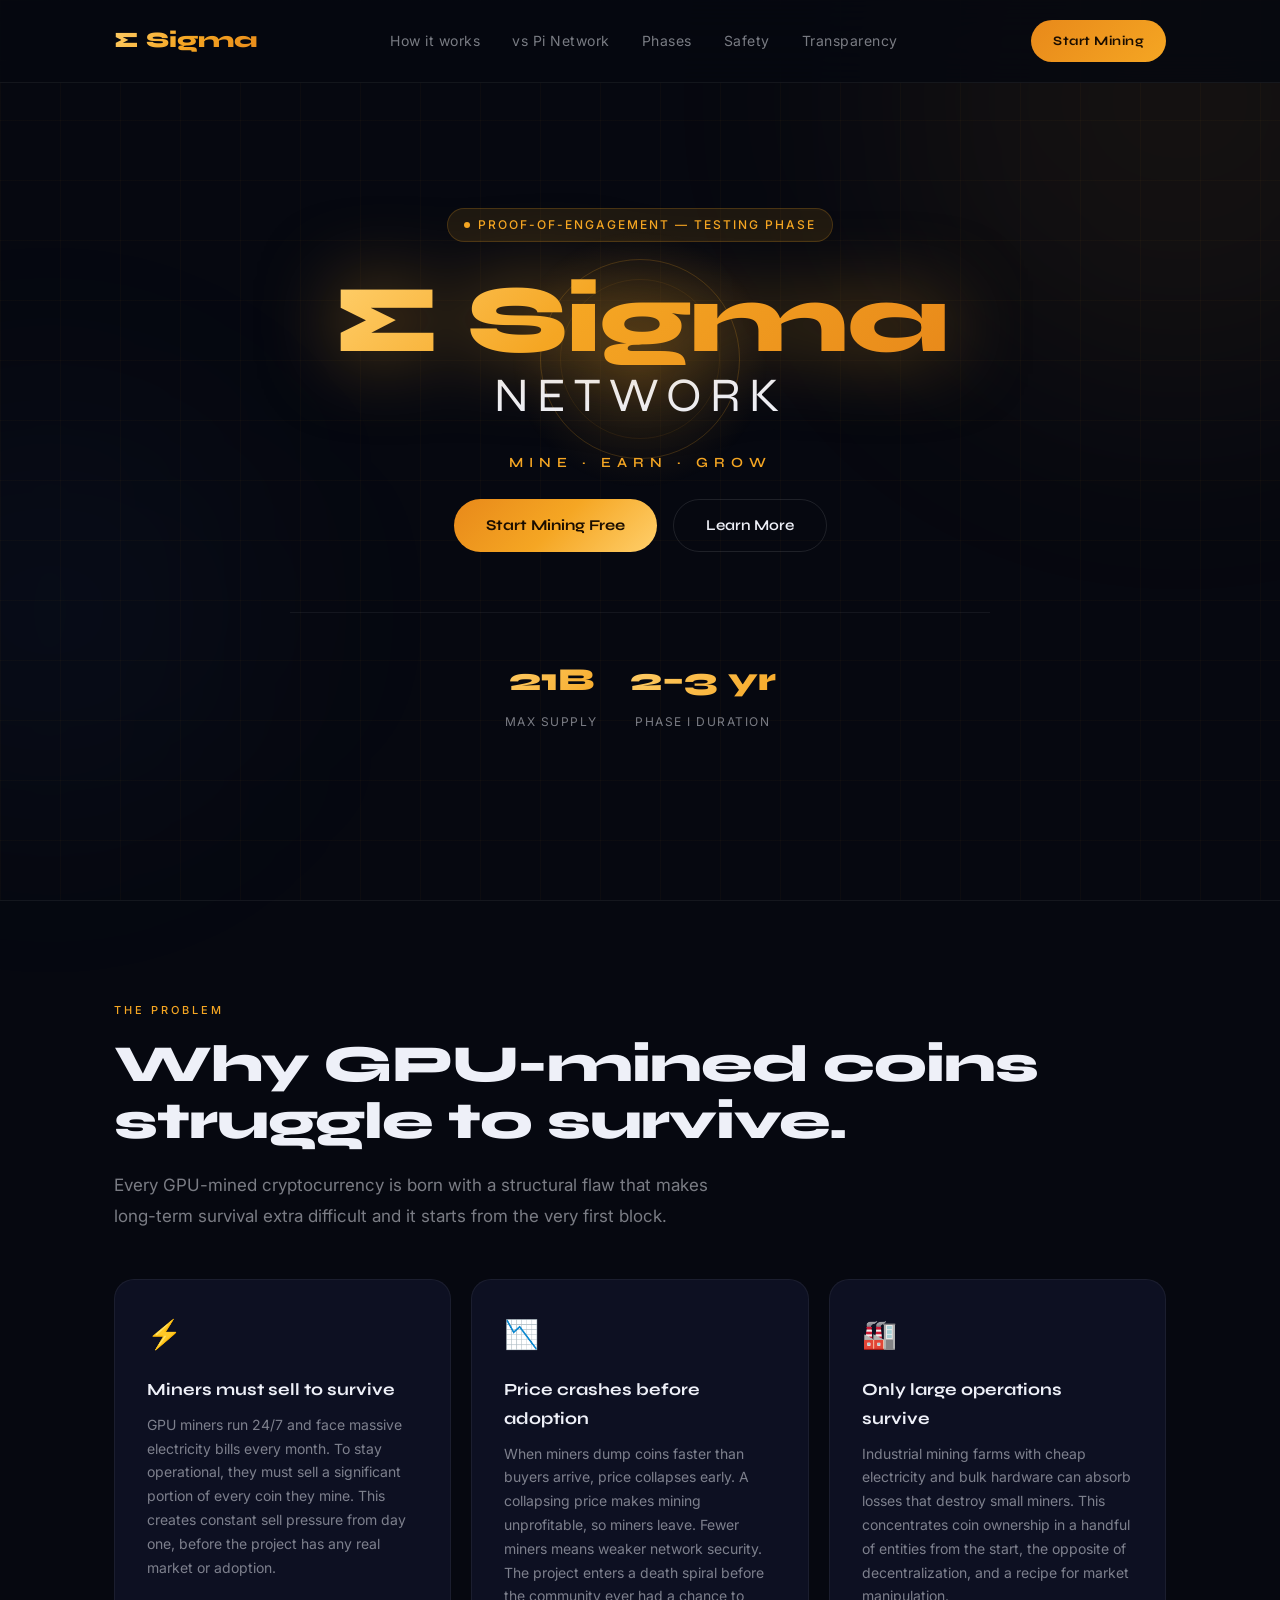
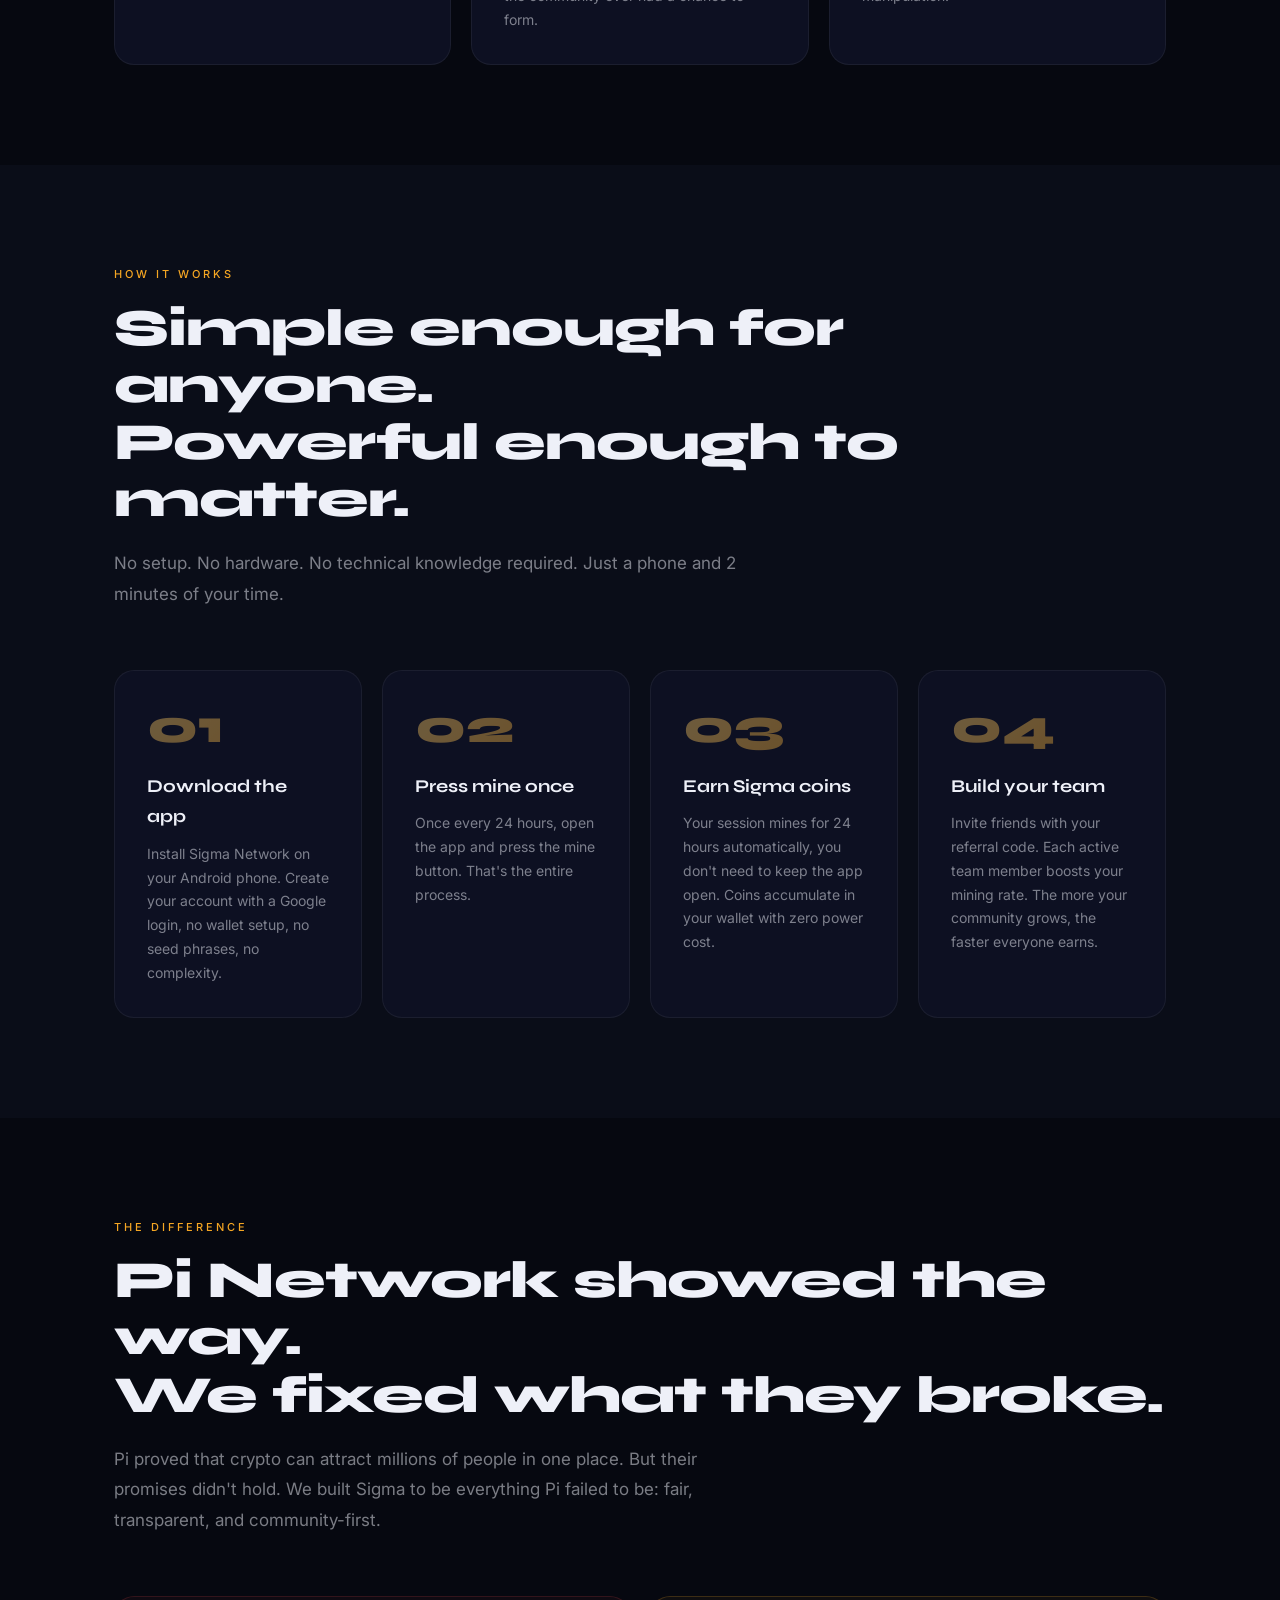
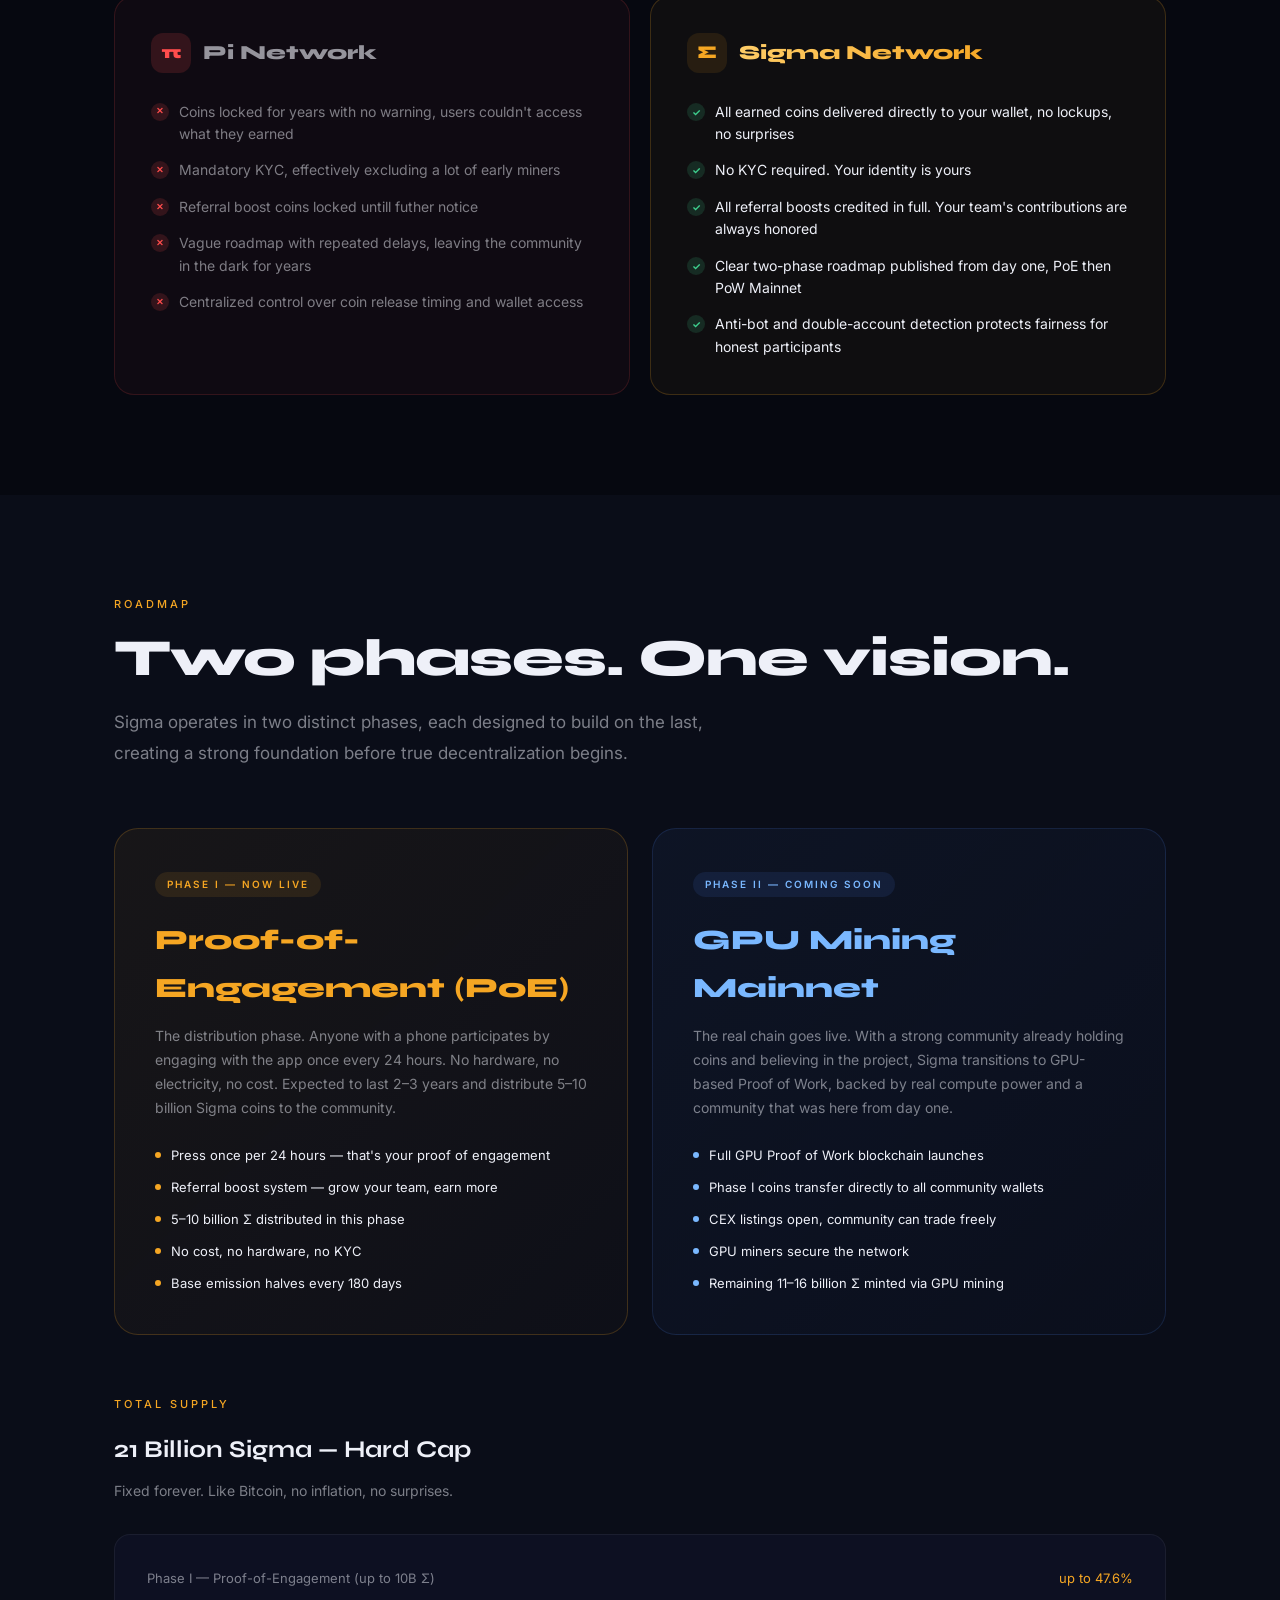
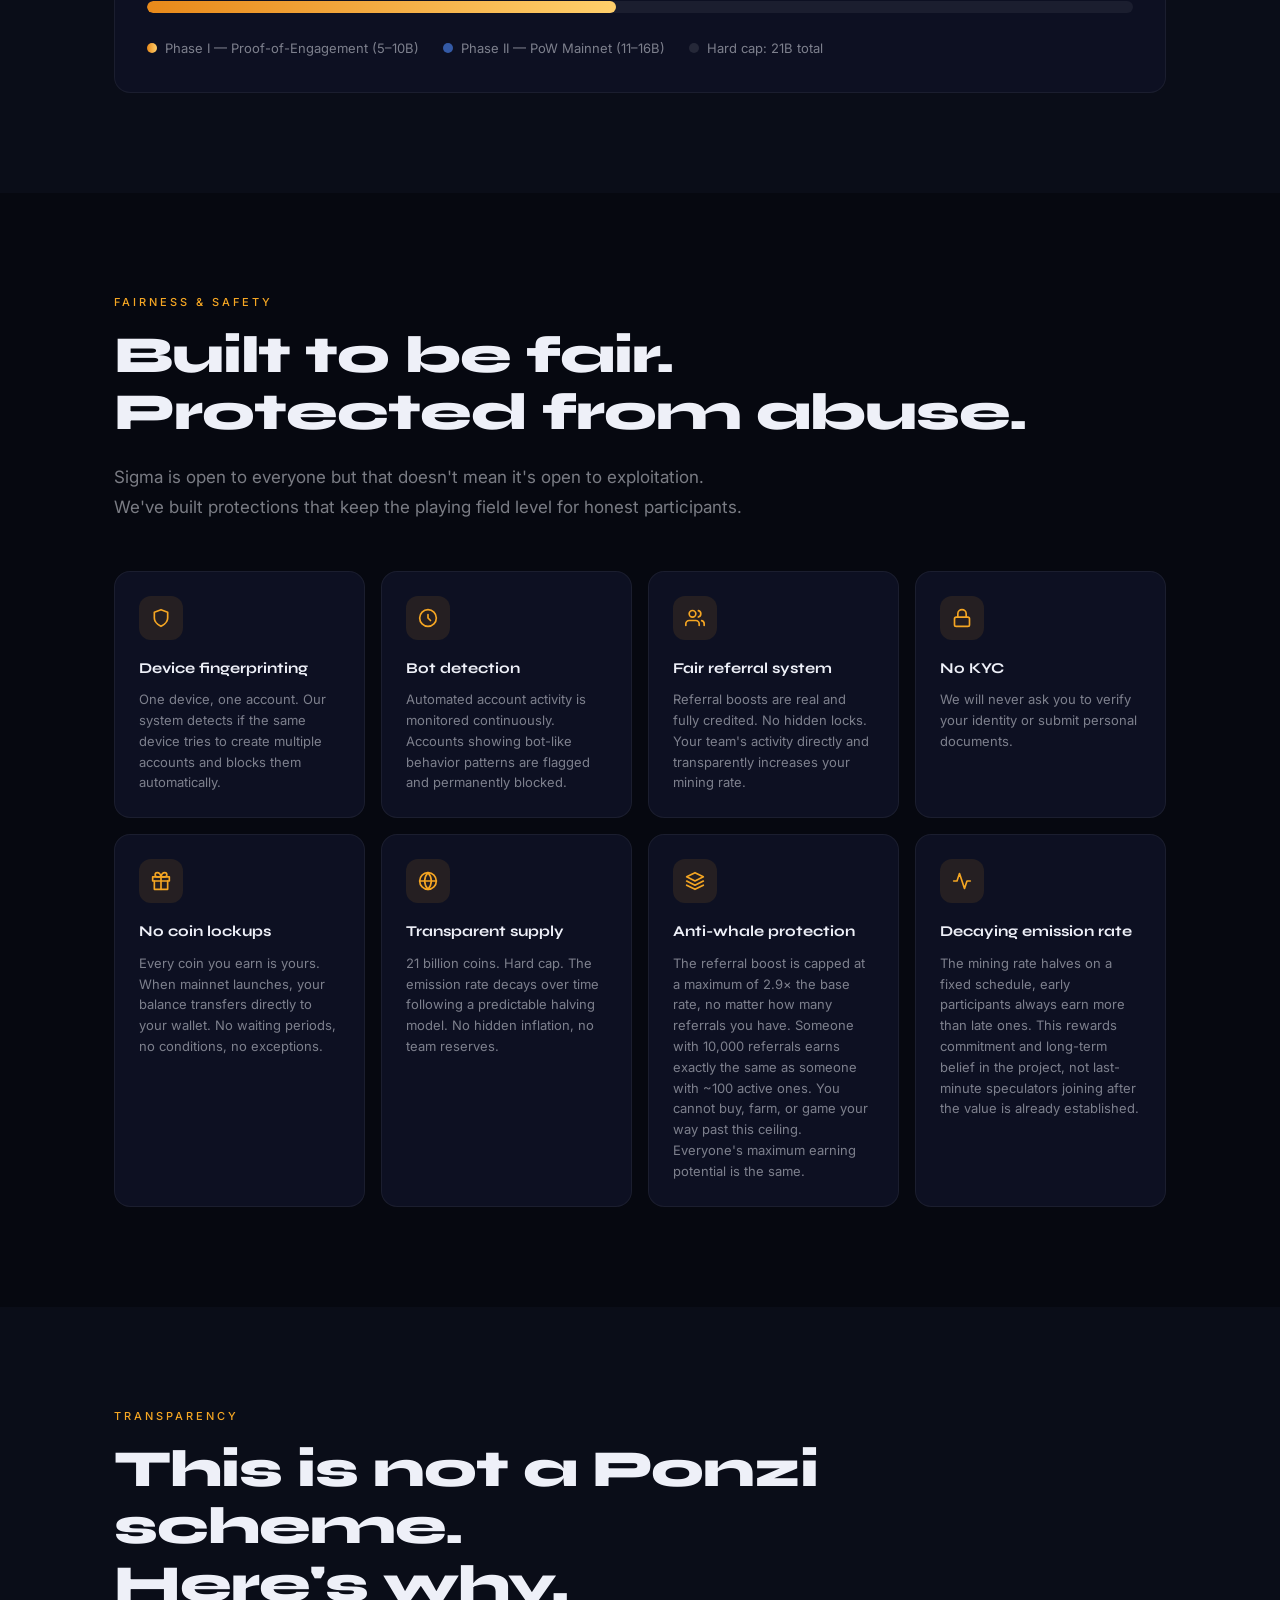
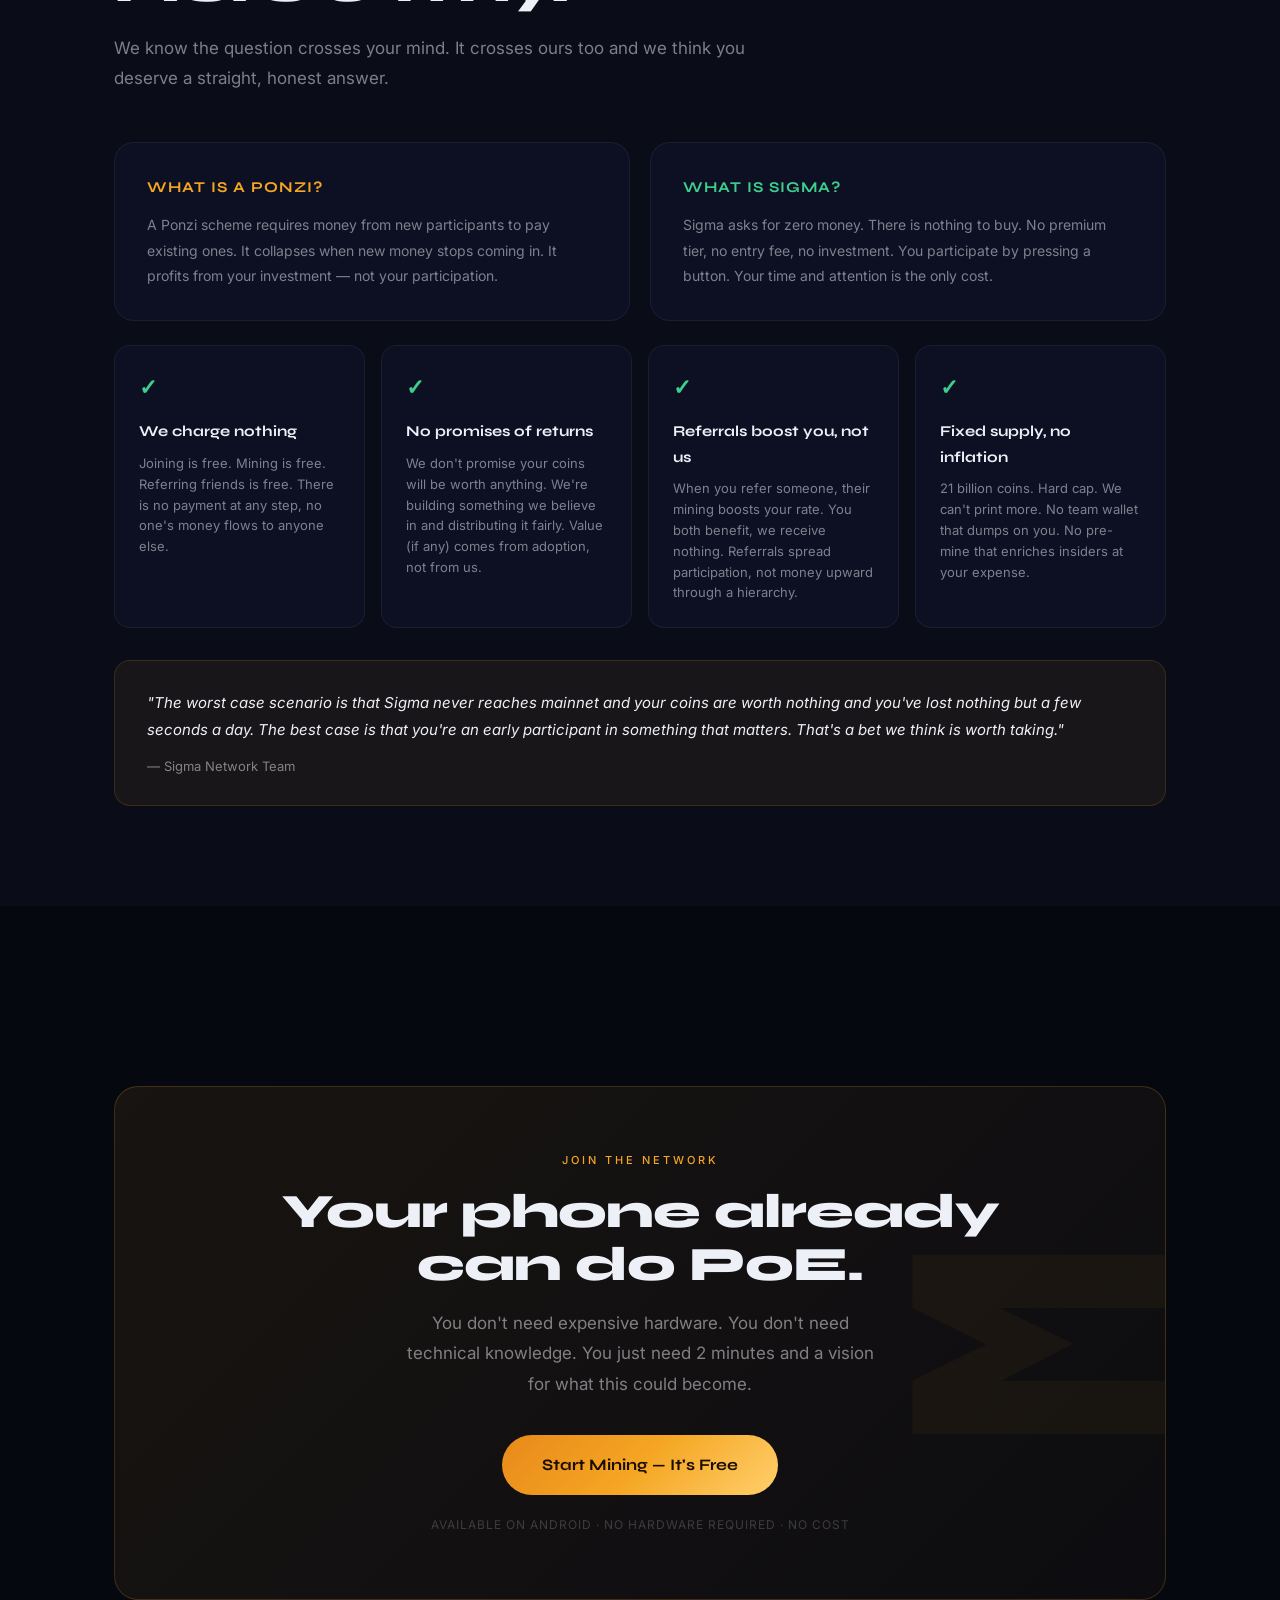
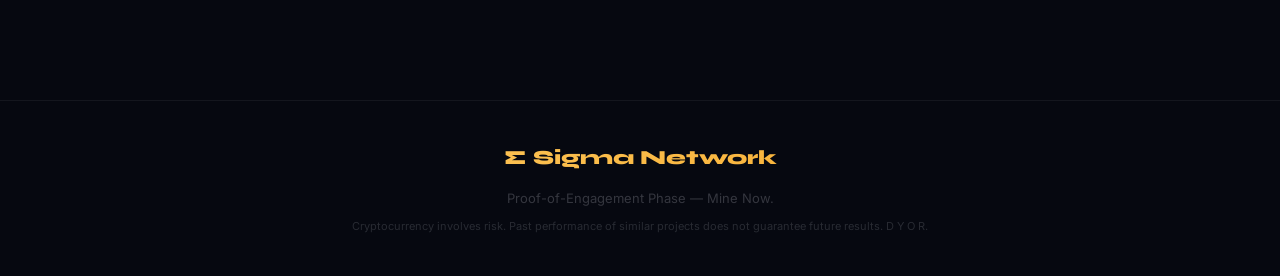
==== index.html @ 1c391cf7 "Update index.html" ====
<!DOCTYPE html>
<html lang="en">
<head>
<meta charset="UTF-8">
<meta name="viewport" content="width=device-width, initial-scale=1.0">
<title>Sigma Network — Mine. Earn. Grow.</title>
<link href="https://fonts.googleapis.com/css2?family=Syne:wght@400;500;600;700;800&family=Inter:wght@300;400;500&display=swap" rel="stylesheet">
<link rel="icon" type="image/png" href="/favicon.png">
<link rel="stylesheet" href="style.css">
</head>
<body>

<div class="glow-blob blob1"></div>
<div class="glow-blob blob2"></div>

<!-- Nav -->
<nav>
  <div class="nav-inner">
    <a href="#" class="nav-logo">Σ Sigma</a>
    <ul class="nav-links">
      <li><a href="#how">How it works</a></li>
      <li><a href="#vs">vs Pi Network</a></li>
      <li><a href="#eras">Phases</a></li>
      <li><a href="#safety">Safety</a></li>
      <li><a href="#transparency">Transparency</a></li>
    </ul>
    <a href="" class="nav-cta desktop-only">Start Mining</a>
    <button class="hamburger" id="hamburger" onclick="toggleMenu()" aria-label="Menu">
      <span></span><span></span><span></span>
    </button>
  </div>
  <div class="mobile-menu" id="mobileMenu">
    <a href="#how" onclick="closeMenu()">How it works</a>
    <a href="#vs" onclick="closeMenu()">vs Pi Network</a>
    <a href="#eras" onclick="closeMenu()">Phases</a>
    <a href="#safety" onclick="closeMenu()">Safety</a>
    <a href="#transparency" onclick="closeMenu()">Transparency</a>
    <a href="" style="color:var(--gold);font-weight:600;margin-top:8px;">Start Mining →</a>
  </div>
</nav>

<!-- Hero -->
<section class="hero">
  <div>
    <div class="hero-badge">Proof-of-Engagement — Testing Phase</div>

    <!-- Glow rings like the app intro -->
    <div style="position:relative;display:inline-block;margin-bottom:8px;">
      <div style="position:absolute;top:50%;left:50%;transform:translate(-50%,-50%);width:260px;height:260px;border-radius:50%;background:radial-gradient(circle,rgba(245,166,35,0.18) 0%,transparent 70%);animation:glowPulse 3s ease-in-out infinite;pointer-events:none;"></div>
      <div style="position:absolute;top:50%;left:50%;transform:translate(-50%,-50%);width:200px;height:200px;border-radius:50%;border:1px solid rgba(245,166,35,0.2);animation:ringPulse 3s ease-in-out infinite;pointer-events:none;"></div>
      <div style="position:absolute;top:50%;left:50%;transform:translate(-50%,-50%);width:160px;height:160px;border-radius:50%;border:1px solid rgba(245,166,35,0.08);animation:ringPulse 3s ease-in-out infinite 0.5s;pointer-events:none;"></div>
      <h1 class="hero-title" style="position:relative;z-index:1;">
        <span class="sigma" style="filter:drop-shadow(0 0 40px rgba(245,166,35,0.5));">Σ Sigma</span>
        <span class="network">Network</span>
      </h1>
    </div>

    <p class="hero-tagline">Mine &middot; Earn &middot; Grow</p>

    <div class="hero-actions">
      <a href="" class="btn-primary">Start Mining Free</a>
      <a href="#how" class="btn-secondary">Learn More</a>
    </div>
    <div class="hero-stats">
      <div class="hero-stat">
        <div class="hero-stat-val">21B</div>
        <div class="hero-stat-label">Max Supply</div>
      </div>

      <div class="hero-stat">
        <div class="hero-stat-val">2–3 yr</div>
        <div class="hero-stat-label">Phase I Duration</div>
      </div>
    </div>
  </div>
</section>

<div class="divider"></div>

<!-- The Problem -->
<section class="section" id="problem">
  <div class="container reveal">
    <div class="section-label">The problem</div>
    <h2 class="section-title">Why GPU-mined coins struggle to survive.</h2>
    <p class="section-sub">
      Every GPU-mined cryptocurrency is born with a structural flaw that makes long-term survival extra difficult and it starts from the very first block.
    </p>
    <div class="steps-grid" style="margin-top:48px;">
      <div class="card">
        <div style="font-size:28px;margin-bottom:16px;color:var(--red);font-weight:700;font-family:'Syne',sans-serif;">⚡</div>
        <div style="font-family:'Syne',sans-serif;font-size:17px;font-weight:700;margin-bottom:8px;">Miners must sell to survive</div>
        <p style="font-size:14px;color:var(--muted);">GPU miners run 24/7 and face massive electricity bills every month. To stay operational, they must sell a significant portion of every coin they mine. This creates constant sell pressure from day one, before the project has any real market or adoption.</p>
      </div>
      <div class="card">
        <div style="font-size:28px;margin-bottom:16px;color:var(--red);font-weight:700;font-family:'Syne',sans-serif;">📉</div>
        <div style="font-family:'Syne',sans-serif;font-size:17px;font-weight:700;margin-bottom:8px;">Price crashes before adoption</div>
        <p style="font-size:14px;color:var(--muted);">When miners dump coins faster than buyers arrive, price collapses early. A collapsing price makes mining unprofitable, so miners leave. Fewer miners means weaker network security. The project enters a death spiral before the community ever had a chance to form.</p>
      </div>
      <div class="card">
        <div style="font-size:28px;margin-bottom:16px;color:var(--red);font-weight:700;font-family:'Syne',sans-serif;">🏭</div>
        <div style="font-family:'Syne',sans-serif;font-size:17px;font-weight:700;margin-bottom:8px;">Only large operations survive</div>
        <p style="font-size:14px;color:var(--muted);">Industrial mining farms with cheap electricity and bulk hardware can absorb losses that destroy small miners. This concentrates coin ownership in a handful of entities from the start, the opposite of decentralization, and a recipe for market manipulation.</p>
      </div>
    </div>
  </div>
</section>

<!-- How it works -->
<section class="section" id="how" style="background:var(--bg2);">
  <div class="container reveal">
    <div class="section-label">How it works</div>
    <h2 class="section-title">Simple enough for anyone.<br>Powerful enough to matter.</h2>
    <p class="section-sub">No setup. No hardware. No technical knowledge required. Just a phone and 2 minutes of your time.</p>
    <div class="steps-grid">
      <div class="step">
        <div class="step-num">01</div>
        <div class="step-title">Download the app</div>
        <p class="step-desc">Install Sigma Network on your Android phone. Create your account with a Google login, no wallet setup, no seed phrases, no complexity.</p>
      </div>
      <div class="step">
        <div class="step-num">02</div>
        <div class="step-title">Press mine once</div>
        <p class="step-desc">Once every 24 hours, open the app and press the mine button. That's the entire process.</p>
      </div>
      <div class="step">
        <div class="step-num">03</div>
        <div class="step-title">Earn Sigma coins</div>
        <p class="step-desc">Your session mines for 24 hours automatically, you don't need to keep the app open. Coins accumulate in your wallet with zero power cost.</p>
      </div>
      <div class="step">
        <div class="step-num">04</div>
        <div class="step-title">Build your team</div>
        <p class="step-desc">Invite friends with your referral code. Each active team member boosts your mining rate. The more your community grows, the faster everyone earns.</p>
      </div>
    </div>
  </div>
</section>

<!-- VS Pi -->
<section class="section" id="vs">
  <div class="container reveal">
    <div class="section-label">The difference</div>
    <h2 class="section-title">Pi Network showed the way.<br>We fixed what they broke.</h2>
    <p class="section-sub">Pi proved that crypto can attract millions of people in one place. But their promises didn't hold. We built Sigma to be everything Pi failed to be: fair, transparent, and community-first.</p>
    <div class="vs-grid">
      <div class="vs-card bad">
        <div class="vs-header">
          <div class="vs-icon bad">π</div>
          <div class="vs-name bad">Pi Network</div>
        </div>
        <ul class="vs-list">
          <li>Coins locked for years with no warning, users couldn't access what they earned</li>
          <li>Mandatory KYC, effectively excluding a lot of early miners</li>
          <li>Referral boost coins locked untill futher notice</li>
          <li>Vague roadmap with repeated delays, leaving the community in the dark for years</li>
          <li>Centralized control over coin release timing and wallet access</li>
        </ul>
      </div>
      <div class="vs-card good">
        <div class="vs-header">
          <div class="vs-icon good">Σ</div>
          <div class="vs-name good">Sigma Network</div>
        </div>
        <ul class="vs-list">
          <li>All earned coins delivered directly to your wallet, no lockups, no surprises</li>
          <li>No KYC required. Your identity is yours</li>
          <li>All referral boosts credited in full. Your team's contributions are always honored</li>
          <li>Clear two-phase roadmap published from day one, PoE then PoW Mainnet</li>
          <li>Anti-bot and double-account detection protects fairness for honest participants</li>
        </ul>
      </div>
    </div>
  </div>
</section>

<!-- Eras / Roadmap -->
<section class="section" id="eras" style="background:var(--bg2);">
  <div class="container reveal">
    <div class="section-label">Roadmap</div>
    <h2 class="section-title">Two phases. One vision.</h2>
    <p class="section-sub">Sigma operates in two distinct phases, each designed to build on the last, creating a strong foundation before true decentralization begins.</p>
    <div class="eras">
      <div class="era-card phase1">
        <div class="phase-tag">Phase I — Now Live</div>
        <div class="era-title">Proof-of-Engagement (PoE)</div>
        <p class="era-sub">The distribution phase. Anyone with a phone participates by engaging with the app once every 24 hours. No hardware, no electricity, no cost. Expected to last 2–3 years and distribute 5–10 billion Sigma coins to the community.</p>
        <div class="era-details">
          <div class="era-detail"><div class="era-dot"></div>Press once per 24 hours — that's your proof of engagement</div>
          <div class="era-detail"><div class="era-dot"></div>Referral boost system — grow your team, earn more</div>
          <div class="era-detail"><div class="era-dot"></div>5–10 billion Σ distributed in this phase</div>
          <div class="era-detail"><div class="era-dot"></div>No cost, no hardware, no KYC</div>
          <div class="era-detail"><div class="era-dot"></div>Base emission halves every 180 days</div>
        </div>
      </div>
      <div class="era-card phase2">
        <div class="phase-tag">Phase II — Coming Soon</div>
        <div class="era-title">GPU Mining Mainnet</div>
        <p class="era-sub">The real chain goes live. With a strong community already holding coins and believing in the project, Sigma transitions to GPU-based Proof of Work, backed by real compute power and a community that was here from day one.</p>
        <div class="era-details">
          <div class="era-detail"><div class="era-dot"></div>Full GPU Proof of Work blockchain launches</div>
          <div class="era-detail"><div class="era-dot"></div>Phase I coins transfer directly to all community wallets</div>
          <div class="era-detail"><div class="era-dot"></div>CEX listings open, community can trade freely</div>
          <div class="era-detail"><div class="era-dot"></div>GPU miners secure the network</div>
          <div class="era-detail"><div class="era-dot"></div>Remaining 11–16 billion Σ minted via GPU mining</div>
        </div>
      </div>
    </div>

    <!-- Supply visualization -->
    <div class="supply-section reveal">
      <div class="section-label" style="margin-top:60px;">Total supply</div>
      <h3 style="font-family:'Syne',sans-serif;font-size:24px;font-weight:700;margin-bottom:8px;">21 Billion Sigma — Hard Cap</h3>
      <p style="font-size:14px;color:var(--muted);margin-bottom:0;">Fixed forever. Like Bitcoin, no inflation, no surprises.</p>
      <div class="supply-bar-wrap">
        <div class="supply-label">
          <span>Phase I — Proof-of-Engagement (up to 10B Σ)</span>
          <span style="color:var(--gold);">up to 47.6%</span>
        </div>
        <div class="supply-bar"><div class="supply-fill1"></div></div>
        <div class="supply-legend">
          <div class="legend-item"><div class="legend-dot" style="background:linear-gradient(90deg,var(--gold3),var(--gold2));"></div>Phase I — Proof-of-Engagement (5–10B)</div>
          <div class="legend-item"><div class="legend-dot" style="background:rgba(79,140,255,0.6);"></div>Phase II — PoW Mainnet (11–16B)</div>
          <div class="legend-item"><div class="legend-dot" style="background:var(--border2);"></div>Hard cap: 21B total</div>
        </div>
      </div>
    </div>
  </div>
</section>

<!-- Safety -->
<section class="section" id="safety">
  <div class="container reveal">
    <div class="section-label">Fairness & Safety</div>
    <h2 class="section-title">Built to be fair.<br>Protected from abuse.</h2>
    <p class="section-sub">Sigma is open to everyone but that doesn't mean it's open to exploitation. We've built protections that keep the playing field level for honest participants.</p>
    <div class="safety-grid">
      <div class="safety-card">
        <div class="safety-icon">
          <svg viewBox="0 0 24 24" fill="none" stroke="#f5a623" stroke-width="2" stroke-linecap="round" stroke-linejoin="round">
            <path d="M12 22s8-4 8-10V5l-8-3-8 3v7c0 6 8 10 8 10z"/>
          </svg>
        </div>
        <div class="safety-title">Device fingerprinting</div>
        <p class="safety-desc">One device, one account. Our system detects if the same device tries to create multiple accounts and blocks them automatically.</p>
      </div>
      <div class="safety-card">
        <div class="safety-icon">
          <svg viewBox="0 0 24 24" fill="none" stroke="#f5a623" stroke-width="2" stroke-linecap="round" stroke-linejoin="round">
            <circle cx="12" cy="12" r="10"/><path d="M12 8v4l3 3"/>
          </svg>
        </div>
        <div class="safety-title">Bot detection</div>
        <p class="safety-desc">Automated account activity is monitored continuously. Accounts showing bot-like behavior patterns are flagged and permanently blocked.</p>
      </div>
      <div class="safety-card">
        <div class="safety-icon">
          <svg viewBox="0 0 24 24" fill="none" stroke="#f5a623" stroke-width="2" stroke-linecap="round" stroke-linejoin="round">
            <path d="M17 21v-2a4 4 0 0 0-4-4H5a4 4 0 0 0-4 4v2"/><circle cx="9" cy="7" r="4"/><path d="M23 21v-2a4 4 0 0 0-3-3.87"/><path d="M16 3.13a4 4 0 0 1 0 7.75"/>
          </svg>
        </div>
        <div class="safety-title">Fair referral system</div>
        <p class="safety-desc">Referral boosts are real and fully credited. No hidden locks. Your team's activity directly and transparently increases your mining rate.</p>
      </div>
      <div class="safety-card">
        <div class="safety-icon">
          <svg viewBox="0 0 24 24" fill="none" stroke="#f5a623" stroke-width="2" stroke-linecap="round" stroke-linejoin="round">
            <rect x="3" y="11" width="18" height="11" rx="2" ry="2"/><path d="M7 11V7a5 5 0 0 1 10 0v4"/>
          </svg>
        </div>
        <div class="safety-title">No KYC</div>
        <p class="safety-desc">We will never ask you to verify your identity or submit personal documents.</p>
      </div>
      <div class="safety-card">
        <div class="safety-icon">
          <svg viewBox="0 0 24 24" fill="none" stroke="#f5a623" stroke-width="2" stroke-linecap="round" stroke-linejoin="round">
            <polyline points="20 12 20 22 4 22 4 12"/><rect x="2" y="7" width="20" height="5"/><line x1="12" y1="22" x2="12" y2="7"/><path d="M12 7H7.5a2.5 2.5 0 0 1 0-5C11 2 12 7 12 7z"/><path d="M12 7h4.5a2.5 2.5 0 0 0 0-5C13 2 12 7 12 7z"/>
          </svg>
        </div>
        <div class="safety-title">No coin lockups</div>
        <p class="safety-desc">Every coin you earn is yours. When mainnet launches, your balance transfers directly to your wallet. No waiting periods, no conditions, no exceptions.</p>
      </div>
      <div class="safety-card">
        <div class="safety-icon">
          <svg viewBox="0 0 24 24" fill="none" stroke="#f5a623" stroke-width="2" stroke-linecap="round" stroke-linejoin="round">
            <circle cx="12" cy="12" r="10"/><line x1="2" y1="12" x2="22" y2="12"/><path d="M12 2a15.3 15.3 0 0 1 4 10 15.3 15.3 0 0 1-4 10 15.3 15.3 0 0 1-4-10 15.3 15.3 0 0 1 4-10z"/>
          </svg>
        </div>
        <div class="safety-title">Transparent supply</div>
        <p class="safety-desc">21 billion coins. Hard cap. The emission rate decays over time following a predictable halving model. No hidden inflation, no team reserves.</p>
      </div>
      <div class="safety-card">
        <div class="safety-icon">
          <svg viewBox="0 0 24 24" fill="none" stroke="#f5a623" stroke-width="2" stroke-linecap="round" stroke-linejoin="round">
            <path d="M12 2L2 7l10 5 10-5-10-5z"/><path d="M2 17l10 5 10-5"/><path d="M2 12l10 5 10-5"/>
          </svg>
        </div>
        <div class="safety-title">Anti-whale protection</div>
        <p class="safety-desc">The referral boost is capped at a maximum of 2.9× the base rate, no matter how many referrals you have. Someone with 10,000 referrals earns exactly the same as someone with ~100 active ones. You cannot buy, farm, or game your way past this ceiling. Everyone's maximum earning potential is the same.</p>
      </div>
      <div class="safety-card">
        <div class="safety-icon">
          <svg viewBox="0 0 24 24" fill="none" stroke="#f5a623" stroke-width="2" stroke-linecap="round" stroke-linejoin="round">
            <polyline points="22 12 18 12 15 21 9 3 6 12 2 12"/>
          </svg>
        </div>
        <div class="safety-title">Decaying emission rate</div>
        <p class="safety-desc">The mining rate halves on a fixed schedule, early participants always earn more than late ones. This rewards commitment and long-term belief in the project, not last-minute speculators joining after the value is already established.</p>
      </div>
    </div>
  </div>
</section>

<!-- Not a Ponzi -->
<section class="section" style="background:var(--bg2);" id="transparency">
  <div class="container reveal">
    <div class="section-label">Transparency</div>
    <h2 class="section-title">This is not a Ponzi scheme.<br>Here's why.</h2>
    <p class="section-sub">We know the question crosses your mind. It crosses ours too and we think you deserve a straight, honest answer.</p>
    <div class="steps-grid" style="margin-top:48px;">
      <div class="card">
        <div style="font-family:'Syne',sans-serif;font-size:15px;font-weight:700;color:var(--gold);margin-bottom:12px;letter-spacing:1px;">WHAT IS A PONZI?</div>
        <p style="font-size:14px;color:var(--muted);line-height:1.8;">A Ponzi scheme requires money from new participants to pay existing ones. It collapses when new money stops coming in. It profits from your investment — not your participation.</p>
      </div>
      <div class="card">
        <div style="font-family:'Syne',sans-serif;font-size:15px;font-weight:700;color:var(--green);margin-bottom:12px;letter-spacing:1px;">WHAT IS SIGMA?</div>
        <p style="font-size:14px;color:var(--muted);line-height:1.8;">Sigma asks for zero money. There is nothing to buy. No premium tier, no entry fee, no investment. You participate by pressing a button. Your time and attention is the only cost.</p>
      </div>
    </div>
    <div style="display:grid;grid-template-columns:repeat(auto-fit,minmax(220px,1fr));gap:16px;margin-top:24px;">
      <div class="safety-card">
        <div style="font-size:22px;margin-bottom:12px;color:var(--green);font-weight:800;font-family:'Syne',sans-serif;">✓</div>
        <div class="safety-title">We charge nothing</div>
        <p class="safety-desc">Joining is free. Mining is free. Referring friends is free. There is no payment at any step, no one's money flows to anyone else.</p>
      </div>
      <div class="safety-card">
        <div style="font-size:22px;margin-bottom:12px;color:var(--green);font-weight:800;font-family:'Syne',sans-serif;">✓</div>
        <div class="safety-title">No promises of returns</div>
        <p class="safety-desc">We don't promise your coins will be worth anything. We're building something we believe in and distributing it fairly. Value (if any) comes from adoption, not from us.</p>
      </div>
      <div class="safety-card">
        <div style="font-size:22px;margin-bottom:12px;color:var(--green);font-weight:800;font-family:'Syne',sans-serif;">✓</div>
        <div class="safety-title">Referrals boost you, not us</div>
        <p class="safety-desc">When you refer someone, their mining boosts your rate. You both benefit, we receive nothing. Referrals spread participation, not money upward through a hierarchy.</p>
      </div>
      <div class="safety-card">
        <div style="font-size:22px;margin-bottom:12px;color:var(--green);font-weight:800;font-family:'Syne',sans-serif;">✓</div>
        <div class="safety-title">Fixed supply, no inflation</div>
        <p class="safety-desc">21 billion coins. Hard cap. We can't print more. No team wallet that dumps on you. No pre-mine that enriches insiders at your expense.</p>
      </div>
    </div>
    <div style="background:var(--dim2);border:1px solid rgba(245,166,35,0.15);border-radius:16px;padding:28px 32px;margin-top:32px;">
      <p style="font-size:15px;color:var(--text);line-height:1.8;font-style:italic;">
        "The worst case scenario is that Sigma never reaches mainnet and your coins are worth nothing and you've lost nothing but a few seconds a day. The best case is that you're an early participant in something that matters. That's a bet we think is worth taking."
      </p>
      <p style="font-size:13px;color:var(--muted);margin-top:12px;">— Sigma Network Team</p>
    </div>
  </div>
</section>

<!-- CTA -->
<section class="section">
  <div class="container">
    <div class="cta-banner reveal">
      <div class="section-label">Join the network</div>
      <h2 style="font-family:'Syne',sans-serif;font-size:clamp(28px,5vw,48px);font-weight:800;line-height:1.1;letter-spacing:-1px;margin-bottom:16px;">
        Your phone already<br>can do PoE.
      </h2>
      <p style="font-size:17px;color:var(--muted);max-width:480px;margin:0 auto 36px;line-height:1.8;">
        You don't need expensive hardware. You don't need technical knowledge. You just need 2 minutes and a vision for what this could become.
      </p>
      <a href="" class="btn-primary" style="font-size:16px;padding:16px 40px;">
        Start Mining — It's Free
      </a>
      <p style="font-size:12px;color:var(--faint);margin-top:20px;letter-spacing:1px;">
        AVAILABLE ON ANDROID · NO HARDWARE REQUIRED · NO COST
      </p>
    </div>
  </div>
</section>

<!-- Footer -->
<footer>
  <div class="container">
    <div class="footer-logo">Σ Sigma Network</div>
    <p style="margin-bottom:8px;">Proof-of-Engagement Phase — Mine Now.</p>
    <p style="font-size:11px;color:rgba(238,240,248,0.15);">
      Cryptocurrency involves risk. Past performance of similar projects does not guarantee future results. D Y O R.
    </p>
  </div>
</footer>

<script src="script.js"></script>
</body>
</html>
---- style.css ----
*,*::before,*::after{box-sizing:border-box;margin:0;padding:0}
:root{
  --bg:#060810;
  --bg2:#0a0d18;
  --bg3:#0f1220;
  --card:#0d1022;
  --border:rgba(255,255,255,0.06);
  --border2:rgba(255,255,255,0.1);
  --gold:#f5a623;
  --gold2:#ffcf6b;
  --gold3:#e8891a;
  --dim:rgba(245,166,35,0.1);
  --dim2:rgba(245,166,35,0.06);
  --text:#eef0f8;
  --muted:rgba(238,240,248,0.5);
  --faint:rgba(238,240,248,0.2);
  --red:#ff4d4d;
  --green:#3ecf8e;
}

html{scroll-behavior:smooth}

body{
  background:var(--bg);
  color:var(--text);
  font-family:'Inter',sans-serif;
  font-weight:400;
  line-height:1.7;
  overflow-x:hidden;
}

/* ── Background grid ── */
body::before{
  content:'';
  position:fixed;inset:0;
  background-image:
    linear-gradient(rgba(245,166,35,0.03) 1px,transparent 1px),
    linear-gradient(90deg,rgba(245,166,35,0.03) 1px,transparent 1px);
  background-size:60px 60px;
  pointer-events:none;
  z-index:0;
}

/* ── Glow blobs ── */
.glow-blob{
  position:fixed;border-radius:50%;
  filter:blur(120px);pointer-events:none;z-index:0;
  animation:blobFloat 12s ease-in-out infinite alternate;
}
.blob1{width:600px;height:600px;background:rgba(245,166,35,0.06);top:-200px;right:-200px;}
.blob2{width:400px;height:400px;background:rgba(79,140,255,0.04);bottom:10%;left:-150px;animation-delay:-6s;}

@keyframes blobFloat{
  0%{transform:translate(0,0) scale(1);}
  100%{transform:translate(30px,-40px) scale(1.1);}
}

/* ── Layout ── */
.container{max-width:1100px;margin:0 auto;padding:0 24px;position:relative;z-index:1;}
.section{padding:100px 0;}

/* ── Nav ── */
nav{
  position:fixed;top:0;left:0;right:0;z-index:100;
  padding:20px 0;
  background:rgba(6,8,16,0.8);
  backdrop-filter:blur(20px);
  border-bottom:1px solid var(--border);
  transition:all 0.3s;
}
.nav-inner{
  max-width:1100px;margin:0 auto;padding:0 24px;
  display:flex;align-items:center;justify-content:space-between;
}
.nav-logo{
  font-family:'Syne',sans-serif;
  font-size:22px;font-weight:800;
  background:linear-gradient(135deg,var(--gold2),var(--gold),var(--gold3));
  -webkit-background-clip:text;-webkit-text-fill-color:transparent;background-clip:text;
  text-decoration:none;
}
.nav-links{display:flex;gap:32px;list-style:none;}
.nav-links a{
  color:var(--muted);font-size:14px;text-decoration:none;letter-spacing:0.5px;
  transition:color 0.2s;
}
.nav-links a:hover{color:var(--text);}
.hamburger{
  display:none;flex-direction:column;gap:5px;cursor:pointer;
  background:none;border:none;padding:4px;
}
.hamburger span{
  display:block;width:22px;height:2px;
  background:var(--text);border-radius:2px;
  transition:all 0.3s;
}
.hamburger.open span:nth-child(1){transform:rotate(45deg) translate(5px,5px);}
.hamburger.open span:nth-child(2){opacity:0;}
.hamburger.open span:nth-child(3){transform:rotate(-45deg) translate(5px,-5px);}
.mobile-menu{
  display:none;position:absolute;top:100%;left:0;right:0;
  background:rgba(6,8,16,0.98);
  backdrop-filter:blur(20px);
  border-bottom:1px solid var(--border);
  padding:20px 24px;
  flex-direction:column;gap:0;
}
.mobile-menu.open{display:flex;}
.mobile-menu a{
  color:var(--muted);font-size:15px;text-decoration:none;
  padding:14px 0;border-bottom:1px solid var(--border);
  transition:color 0.2s;
}
.mobile-menu a:last-child{border-bottom:none;}
.mobile-menu a:hover{color:var(--gold);}
.nav-cta{
  background:linear-gradient(135deg,var(--gold3),var(--gold));
  color:#1a0d00;font-family:'Syne',sans-serif;font-weight:700;
  font-size:13px;letter-spacing:0.5px;
  padding:10px 22px;border-radius:100px;border:none;
  cursor:pointer;text-decoration:none;
  transition:transform 0.2s,opacity 0.2s;
  display:inline-block;
}
.nav-cta:hover{transform:translateY(-1px);opacity:0.9;}

/* ── Hero ── */
.hero-tagline{
  font-family:'Syne',sans-serif;
  font-size:14px;font-weight:600;
  letter-spacing:6px;text-transform:uppercase;
  color:var(--gold);
  margin-bottom:24px;
  animation:fadeUp 0.8s ease 0.15s both;
}
@keyframes glowPulse{
  0%,100%{opacity:0.6;transform:translate(-50%,-50%) scale(1);}
  50%{opacity:1;transform:translate(-50%,-50%) scale(1.1);}
}
@keyframes ringPulse{
  0%,100%{opacity:0.6;transform:translate(-50%,-50%) scale(1);}
  50%{opacity:1;transform:translate(-50%,-50%) scale(1.05);}
}
/* ── Hero ── */
.hero{
  min-height:100vh;
  display:flex;align-items:center;justify-content:center;
  text-align:center;
  padding:120px 24px 80px;
  position:relative;z-index:1;
  width:100%;
}
.hero > div{
  width:100%;max-width:700px;
  display:flex;flex-direction:column;align-items:center;
}
.hero-badge{
  display:inline-flex;align-items:center;gap:8px;
  background:var(--dim);border:1px solid rgba(245,166,35,0.2);
  border-radius:100px;padding:6px 16px;
  font-size:12px;letter-spacing:2px;text-transform:uppercase;
  color:var(--gold);font-weight:500;margin-bottom:32px;
  animation:fadeUp 0.8s ease both;
}
.hero-badge::before{
  content:'';width:6px;height:6px;border-radius:50%;
  background:var(--gold);animation:pulse 2s ease-in-out infinite;
}
@keyframes pulse{0%,100%{opacity:1;transform:scale(1);}50%{opacity:0.4;transform:scale(0.6);}}

.hero-title{
  font-family:'Syne',sans-serif;
  font-size:clamp(48px,8vw,96px);
  font-weight:800;line-height:0.95;
  letter-spacing:-2px;
  margin-bottom:24px;
  animation:fadeUp 0.8s ease 0.1s both;
}
.hero-title .sigma{
  display:block;
  background:linear-gradient(135deg,var(--gold2) 0%,var(--gold) 40%,var(--gold3) 100%);
  -webkit-background-clip:text;-webkit-text-fill-color:transparent;background-clip:text;
}
.hero-title .network{
  display:block;color:var(--text);
  font-size:clamp(24px,4vw,48px);
  font-weight:400;letter-spacing:8px;
  text-transform:uppercase;
  margin-top:8px;
}

.hero-sub{
  font-size:18px;color:var(--muted);
  max-width:560px;margin:0 auto 48px;line-height:1.8;
  animation:fadeUp 0.8s ease 0.2s both;
}

.hero-actions{
  display:flex;gap:16px;justify-content:center;flex-wrap:wrap;
  animation:fadeUp 0.8s ease 0.3s both;
  width:100%;
}
.btn-primary{
  background:linear-gradient(135deg,var(--gold3),var(--gold),var(--gold2));
  color:#1a0d00;font-family:'Syne',sans-serif;font-weight:700;
  font-size:15px;padding:14px 32px;border-radius:100px;
  border:none;cursor:pointer;text-decoration:none;
  transition:transform 0.2s,box-shadow 0.2s;display:inline-block;
}
.btn-primary:hover{transform:translateY(-2px);box-shadow:0 8px 30px rgba(245,166,35,0.3);}
.btn-secondary{
  background:transparent;color:var(--text);
  font-family:'Syne',sans-serif;font-weight:600;
  font-size:15px;padding:13px 32px;border-radius:100px;
  border:1px solid var(--border2);cursor:pointer;text-decoration:none;
  transition:all 0.2s;display:inline-block;
}
.btn-secondary:hover{background:rgba(255,255,255,0.05);border-color:rgba(255,255,255,0.2);}

.hero-stats{
  display:flex;gap:32px;justify-content:center;flex-wrap:wrap;
  margin-top:60px;padding-top:40px;border-top:1px solid var(--border);
  animation:fadeUp 0.8s ease 0.4s both;
  width:100%;
}
.hero-stat{text-align:center;}
.hero-stat-val{
  font-family:'Syne',sans-serif;font-size:32px;font-weight:800;
  background:linear-gradient(135deg,var(--gold2),var(--gold));
  -webkit-background-clip:text;-webkit-text-fill-color:transparent;background-clip:text;
}
.hero-stat-label{font-size:12px;color:var(--muted);letter-spacing:1.5px;text-transform:uppercase;margin-top:4px;}

@keyframes fadeUp{from{opacity:0;transform:translateY(24px);}to{opacity:1;transform:translateY(0);}}

/* ── Section titles ── */
.section-label{
  font-size:11px;letter-spacing:3px;text-transform:uppercase;
  color:var(--gold);font-weight:500;margin-bottom:16px;
}
.section-title{
  font-family:'Syne',sans-serif;font-size:clamp(28px,5vw,52px);
  font-weight:800;line-height:1.1;letter-spacing:-1px;margin-bottom:20px;
  max-width:100%;
}
.section-sub{font-size:17px;color:var(--muted);max-width:640px;line-height:1.8;}

/* ── Cards ── */
.card{
  background:var(--card);
  border:1px solid var(--border);
  border-radius:20px;padding:32px;
  transition:border-color 0.3s,transform 0.3s;
}
.card:hover{border-color:rgba(245,166,35,0.2);transform:translateY(-2px);}

/* ── How it works ── */
.steps-grid{
  display:grid;grid-template-columns:repeat(auto-fit,minmax(240px,1fr));
  gap:20px;margin-top:60px;
}
.step{
  background:var(--card);border:1px solid var(--border);
  border-radius:20px;padding:32px;
  position:relative;overflow:hidden;
  transition:border-color 0.3s;
}
.step:hover{border-color:rgba(245,166,35,0.25);}
.step::before{
  content:'';position:absolute;top:0;left:0;right:0;height:2px;
  background:linear-gradient(90deg,transparent,rgba(245,166,35,0.4),transparent);
  opacity:0;transition:opacity 0.3s;
}
.step:hover::before{opacity:1;}
.step-num{
  font-family:'Syne',sans-serif;font-size:48px;font-weight:800;
  background:linear-gradient(135deg,var(--gold2),var(--gold));
  -webkit-background-clip:text;-webkit-text-fill-color:transparent;background-clip:text;
  line-height:1;margin-bottom:20px;
  opacity:0.4;
}
.step-title{font-family:'Syne',sans-serif;font-size:18px;font-weight:700;margin-bottom:10px;}
.step-desc{font-size:14px;color:var(--muted);line-height:1.7;}

/* ── VS section ── */
.vs-grid{
  display:grid;grid-template-columns:1fr 1fr;gap:20px;margin-top:60px;
}
@media(max-width:640px){.vs-grid{grid-template-columns:1fr;}}
.vs-card{border-radius:20px;padding:36px;position:relative;overflow:hidden;}
.vs-card.bad{
  background:rgba(255,77,77,0.04);
  border:1px solid rgba(255,77,77,0.15);
}
.vs-card.good{
  background:rgba(245,166,35,0.04);
  border:1px solid rgba(245,166,35,0.2);
}
.vs-header{
  display:flex;align-items:center;gap:12px;margin-bottom:28px;
}
.vs-icon{
  width:40px;height:40px;border-radius:12px;
  display:flex;align-items:center;justify-content:center;
  font-size:18px;font-weight:800;font-family:'Syne',sans-serif;
}
.vs-icon.bad{background:rgba(255,77,77,0.15);color:var(--red);}
.vs-icon.good{background:var(--dim);color:var(--gold);}
.vs-name{font-family:'Syne',sans-serif;font-size:20px;font-weight:800;}
.vs-name.bad{color:rgba(238,240,248,0.6);}
.vs-name.good{
  background:linear-gradient(135deg,var(--gold2),var(--gold));
  -webkit-background-clip:text;-webkit-text-fill-color:transparent;background-clip:text;
}
.vs-list{list-style:none;display:flex;flex-direction:column;gap:14px;}
.vs-list li{
  font-size:14px;line-height:1.6;
  display:flex;align-items:flex-start;gap:10px;
}
.vs-list li::before{
  content:'';width:18px;height:18px;border-radius:50%;
  flex-shrink:0;margin-top:2px;
  display:flex;align-items:center;justify-content:center;
  font-size:10px;font-weight:700;
}
.vs-card.bad .vs-list li{color:var(--muted);}
.vs-card.bad .vs-list li::before{
  background:rgba(255,77,77,0.15);color:var(--red);
  content:'✕';display:flex;align-items:center;justify-content:center;
  font-size:9px;
}
.vs-card.good .vs-list li{color:var(--text);}
.vs-card.good .vs-list li::before{
  background:rgba(62,207,142,0.15);color:var(--green);
  content:'✓';display:flex;align-items:center;justify-content:center;
  font-size:10px;
}

/* ── Eras ── */
.eras{display:grid;grid-template-columns:1fr 1fr;gap:24px;margin-top:60px;}
@media(max-width:640px){.eras{grid-template-columns:1fr;}}
.era-card{border-radius:24px;padding:40px;position:relative;overflow:hidden;}
.era-card.phase1{
  background:linear-gradient(135deg,rgba(245,166,35,0.06) 0%,rgba(245,166,35,0.02) 100%);
  border:1px solid rgba(245,166,35,0.2);
}
.era-card.phase2{
  background:linear-gradient(135deg,rgba(79,140,255,0.06) 0%,rgba(79,140,255,0.02) 100%);
  border:1px solid rgba(79,140,255,0.15);
}
.phase-tag{
  display:inline-block;font-size:10px;letter-spacing:2px;text-transform:uppercase;
  font-weight:600;padding:4px 12px;border-radius:100px;margin-bottom:20px;
}
.phase1 .phase-tag{background:var(--dim);color:var(--gold);}
.phase2 .phase-tag{background:rgba(79,140,255,0.1);color:#7ab8ff;}
.era-title{font-family:'Syne',sans-serif;font-size:28px;font-weight:800;margin-bottom:12px;}
.phase1 .era-title{color:var(--gold);}
.phase2 .era-title{color:#7ab8ff;}
.era-sub{font-size:14px;color:var(--muted);margin-bottom:24px;line-height:1.7;}
.era-details{display:flex;flex-direction:column;gap:10px;}
.era-detail{
  display:flex;align-items:center;gap:10px;
  font-size:13px;color:var(--text);
}
.era-dot{width:6px;height:6px;border-radius:50%;flex-shrink:0;}
.phase1 .era-dot{background:var(--gold);}
.phase2 .era-dot{background:#7ab8ff;}

/* ── Supply bar ── */
.supply-section{margin-top:60px;}
.supply-bar-wrap{
  background:var(--card);border:1px solid var(--border);
  border-radius:16px;padding:32px;margin-top:32px;
}
.supply-label{
  display:flex;justify-content:space-between;align-items:center;
  margin-bottom:12px;font-size:13px;color:var(--muted);
}
.supply-bar{height:12px;background:rgba(255,255,255,0.06);border-radius:100px;overflow:hidden;margin-bottom:24px;}
.supply-fill1{height:100%;width:47.6%;background:linear-gradient(90deg,var(--gold3),var(--gold2));border-radius:100px;}
.supply-legend{display:flex;gap:24px;flex-wrap:wrap;}
.legend-item{display:flex;align-items:center;gap:8px;font-size:13px;color:var(--muted);}
.legend-dot{width:10px;height:10px;border-radius:50%;flex-shrink:0;}

/* ── Safety section ── */
.safety-grid{display:grid;grid-template-columns:repeat(auto-fit,minmax(220px,1fr));gap:16px;margin-top:48px;}
.safety-card{
  background:var(--card);border:1px solid var(--border);
  border-radius:16px;padding:24px;
}
.safety-icon{
  width:44px;height:44px;border-radius:12px;background:var(--dim);
  display:flex;align-items:center;justify-content:center;
  margin-bottom:16px;
}
.safety-icon svg{width:20px;height:20px;}
.safety-title{font-family:'Syne',sans-serif;font-size:15px;font-weight:700;margin-bottom:8px;}
.safety-desc{font-size:13px;color:var(--muted);line-height:1.6;}

/* ── CTA banner ── */
.cta-banner{
  background:linear-gradient(135deg,rgba(245,166,35,0.08) 0%,rgba(245,166,35,0.03) 100%);
  border:1px solid rgba(245,166,35,0.2);
  border-radius:24px;padding:64px 48px;text-align:center;
  position:relative;overflow:hidden;margin-top:80px;
}
.cta-banner::before{
  content:'Σ';
  position:absolute;right:-40px;top:50%;transform:translateY(-50%);
  font-family:'Syne',sans-serif;font-size:280px;font-weight:800;
  color:rgba(245,166,35,0.04);line-height:1;pointer-events:none;
}

/* ── Footer ── */
footer{
  border-top:1px solid var(--border);
  padding:40px 0;text-align:center;
  color:var(--faint);font-size:13px;
  position:relative;z-index:1;
}
.footer-logo{
  font-family:'Syne',sans-serif;font-size:20px;font-weight:800;
  background:linear-gradient(135deg,var(--gold2),var(--gold));
  -webkit-background-clip:text;-webkit-text-fill-color:transparent;background-clip:text;
  margin-bottom:12px;
}

/* ── Divider ── */
.divider{height:1px;background:var(--border);margin:0;}

/* ── Responsive ── */
@media(max-width:768px){
  .nav-links{display:none;}
  .desktop-only{display:none;}
  .hamburger{display:flex;}
  .section{padding:60px 0;}
  .hero{padding:100px 16px 60px;}
  .hero-stats{gap:24px;}
  .hero-stat-val{font-size:24px;}
  .cta-banner{padding:40px 20px;}
  .cta-banner::before{display:none;}
  .steps-grid{grid-template-columns:1fr;}
  .vs-grid{grid-template-columns:1fr;}
  .eras{grid-template-columns:1fr;}
  .container{padding:0 16px;}
  .supply-label{flex-direction:column;align-items:flex-start;gap:4px;}
  .hero-tagline{font-size:12px;letter-spacing:4px;}
}

/* ── Scroll reveal ── */
.reveal{opacity:0;transform:translateY(32px);transition:opacity 0.7s ease,transform 0.7s ease;}
.reveal.visible{opacity:1;transform:translateY(0);}
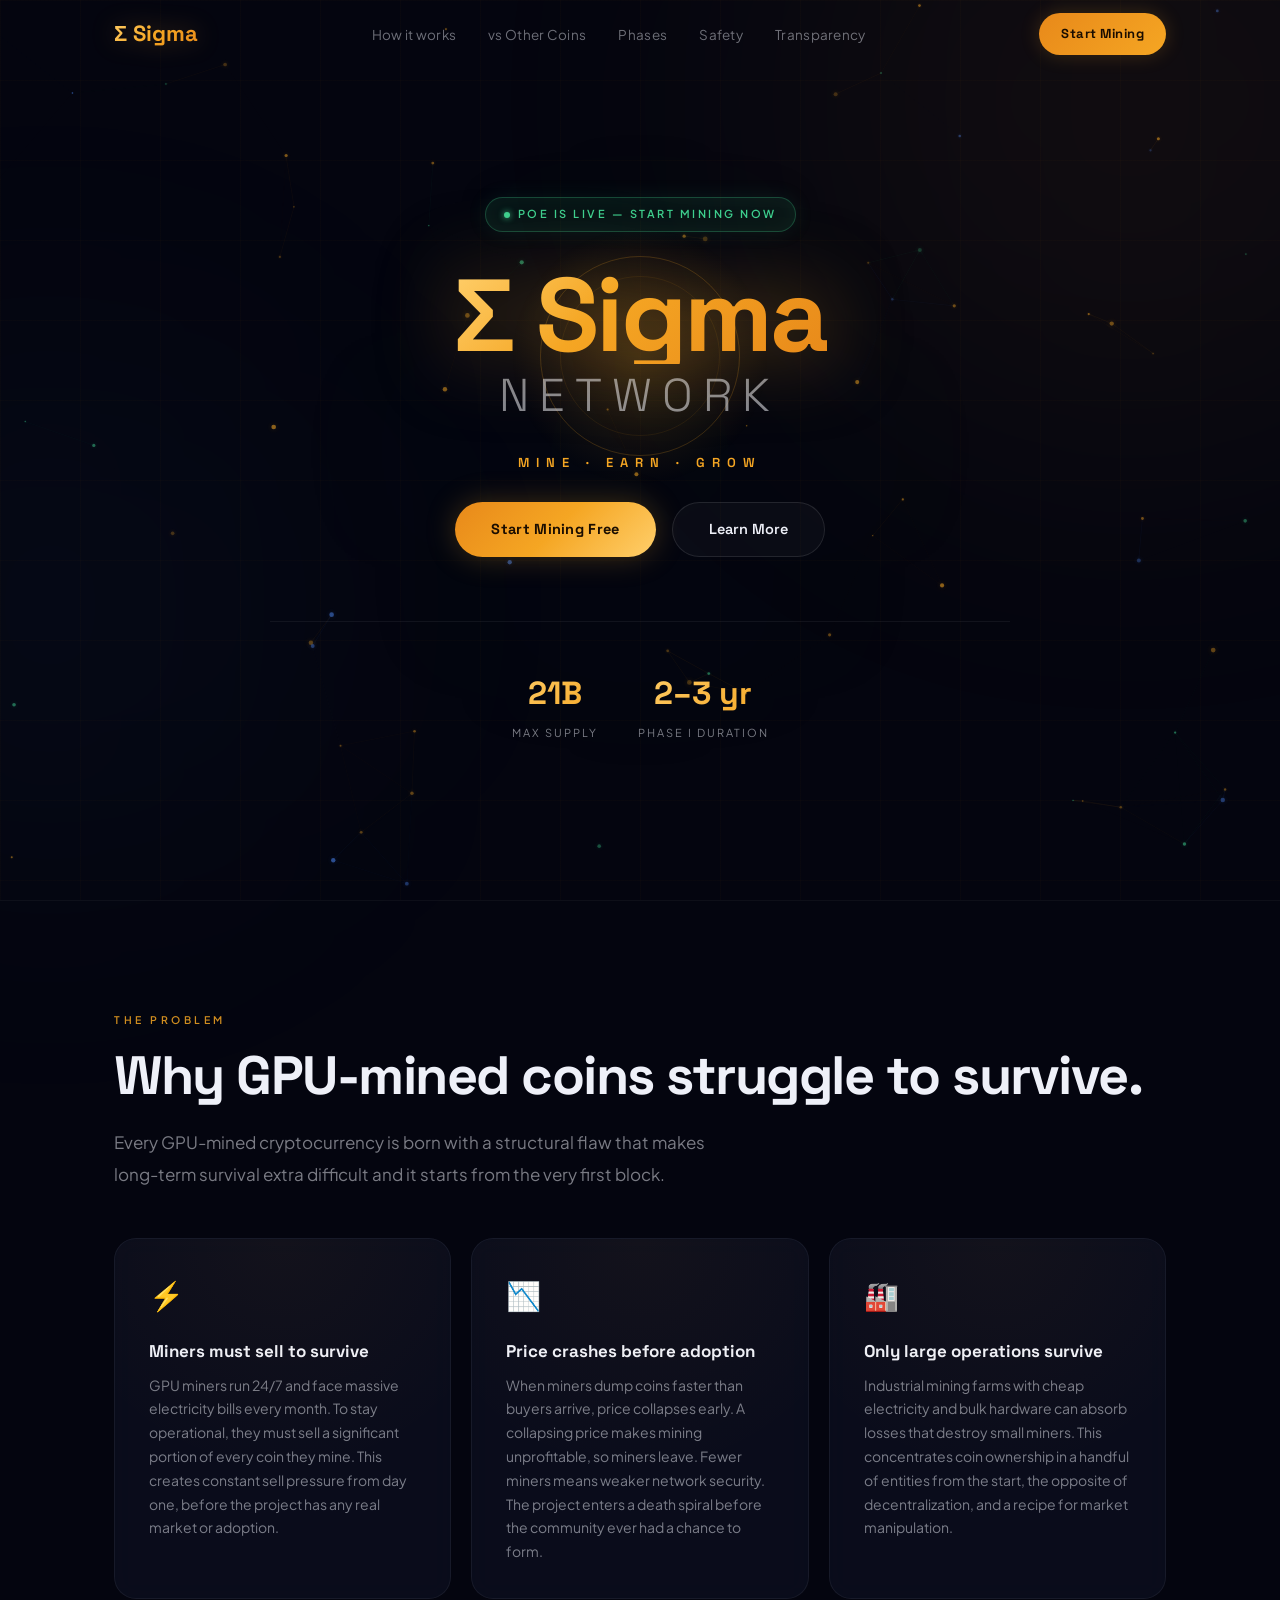
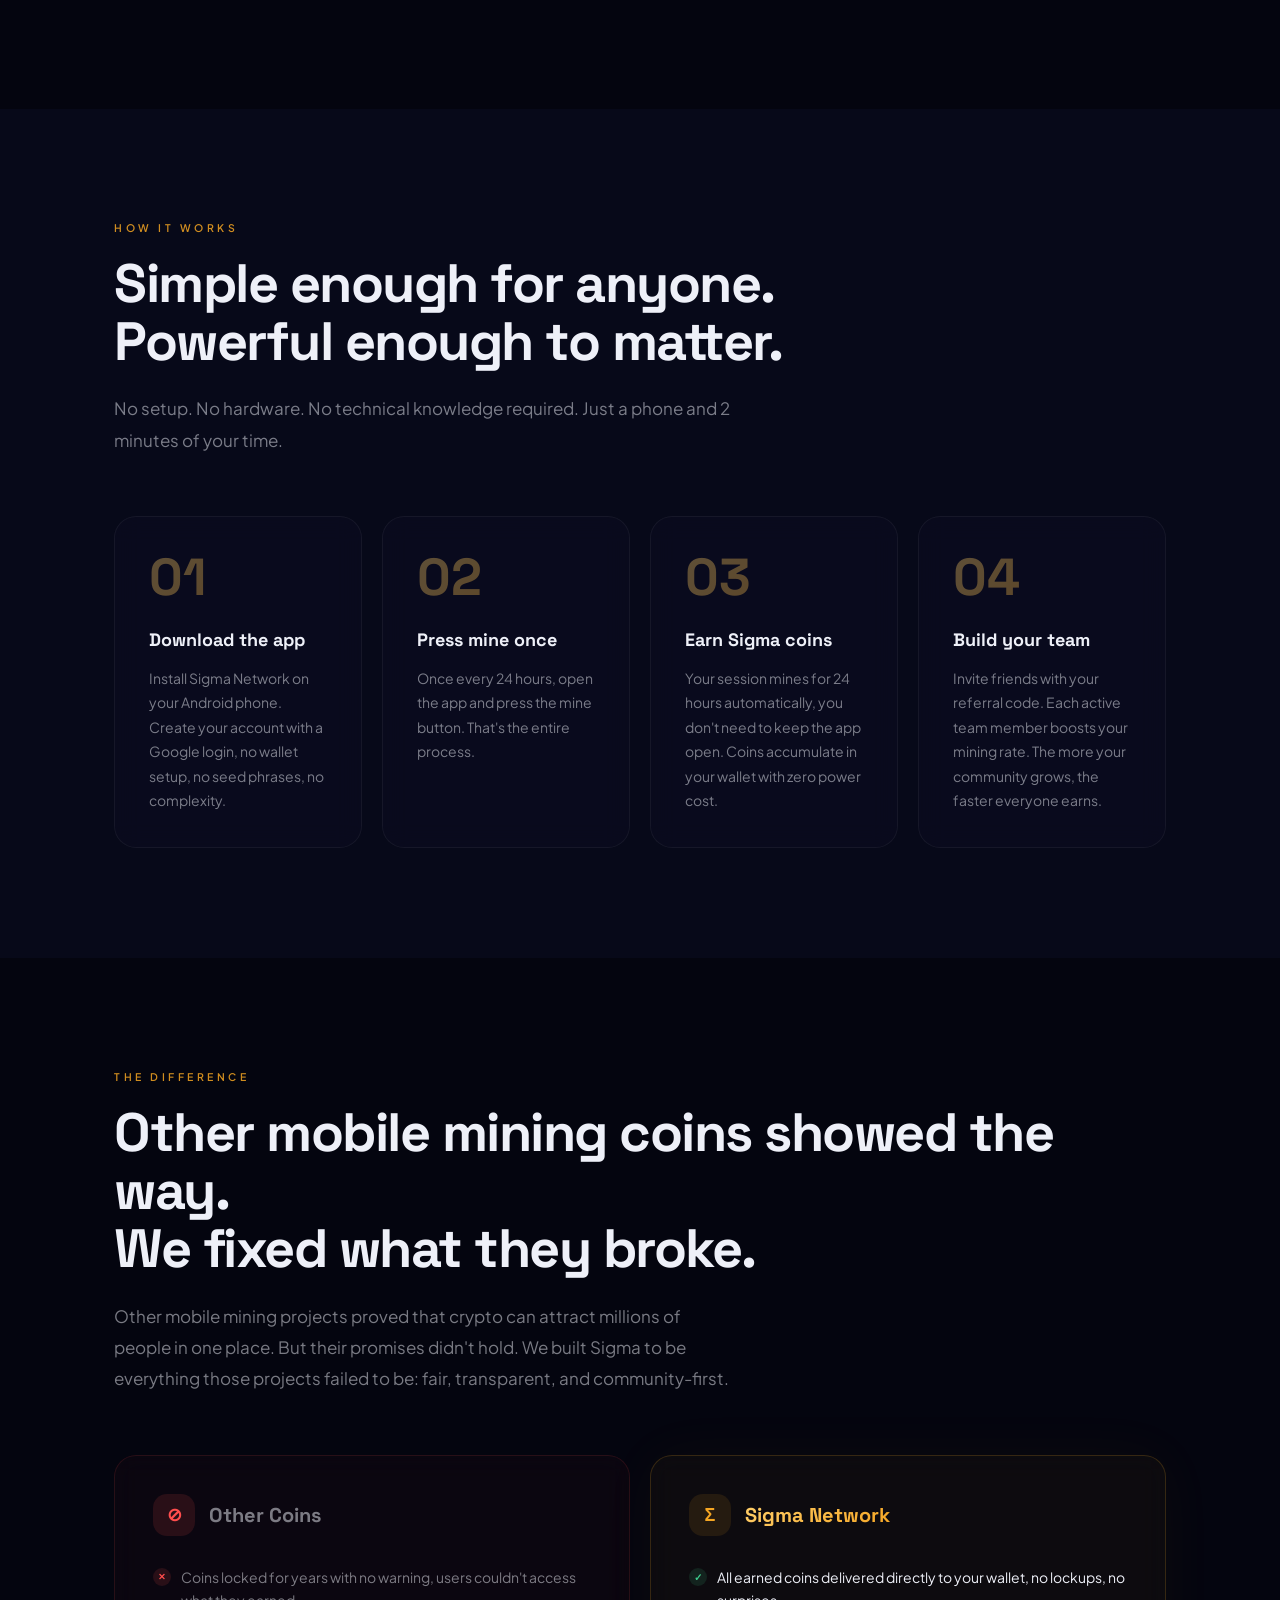
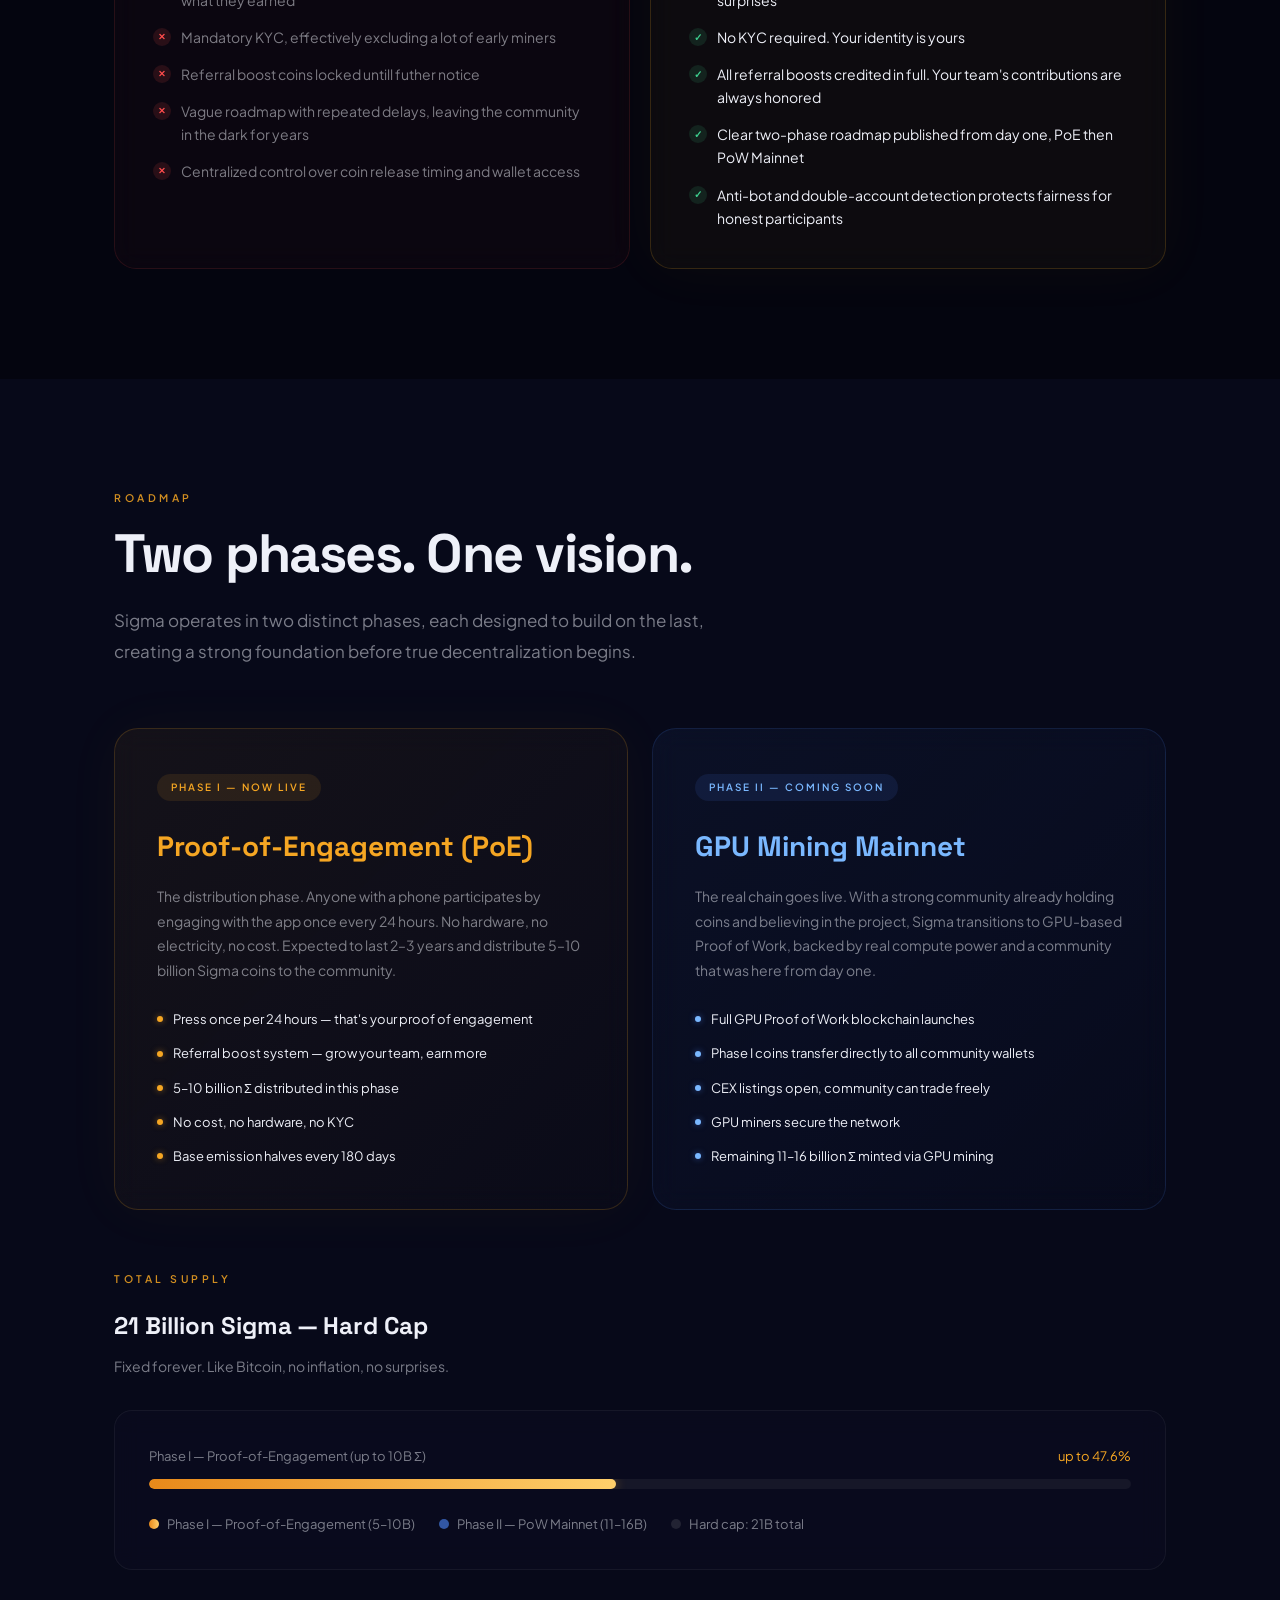
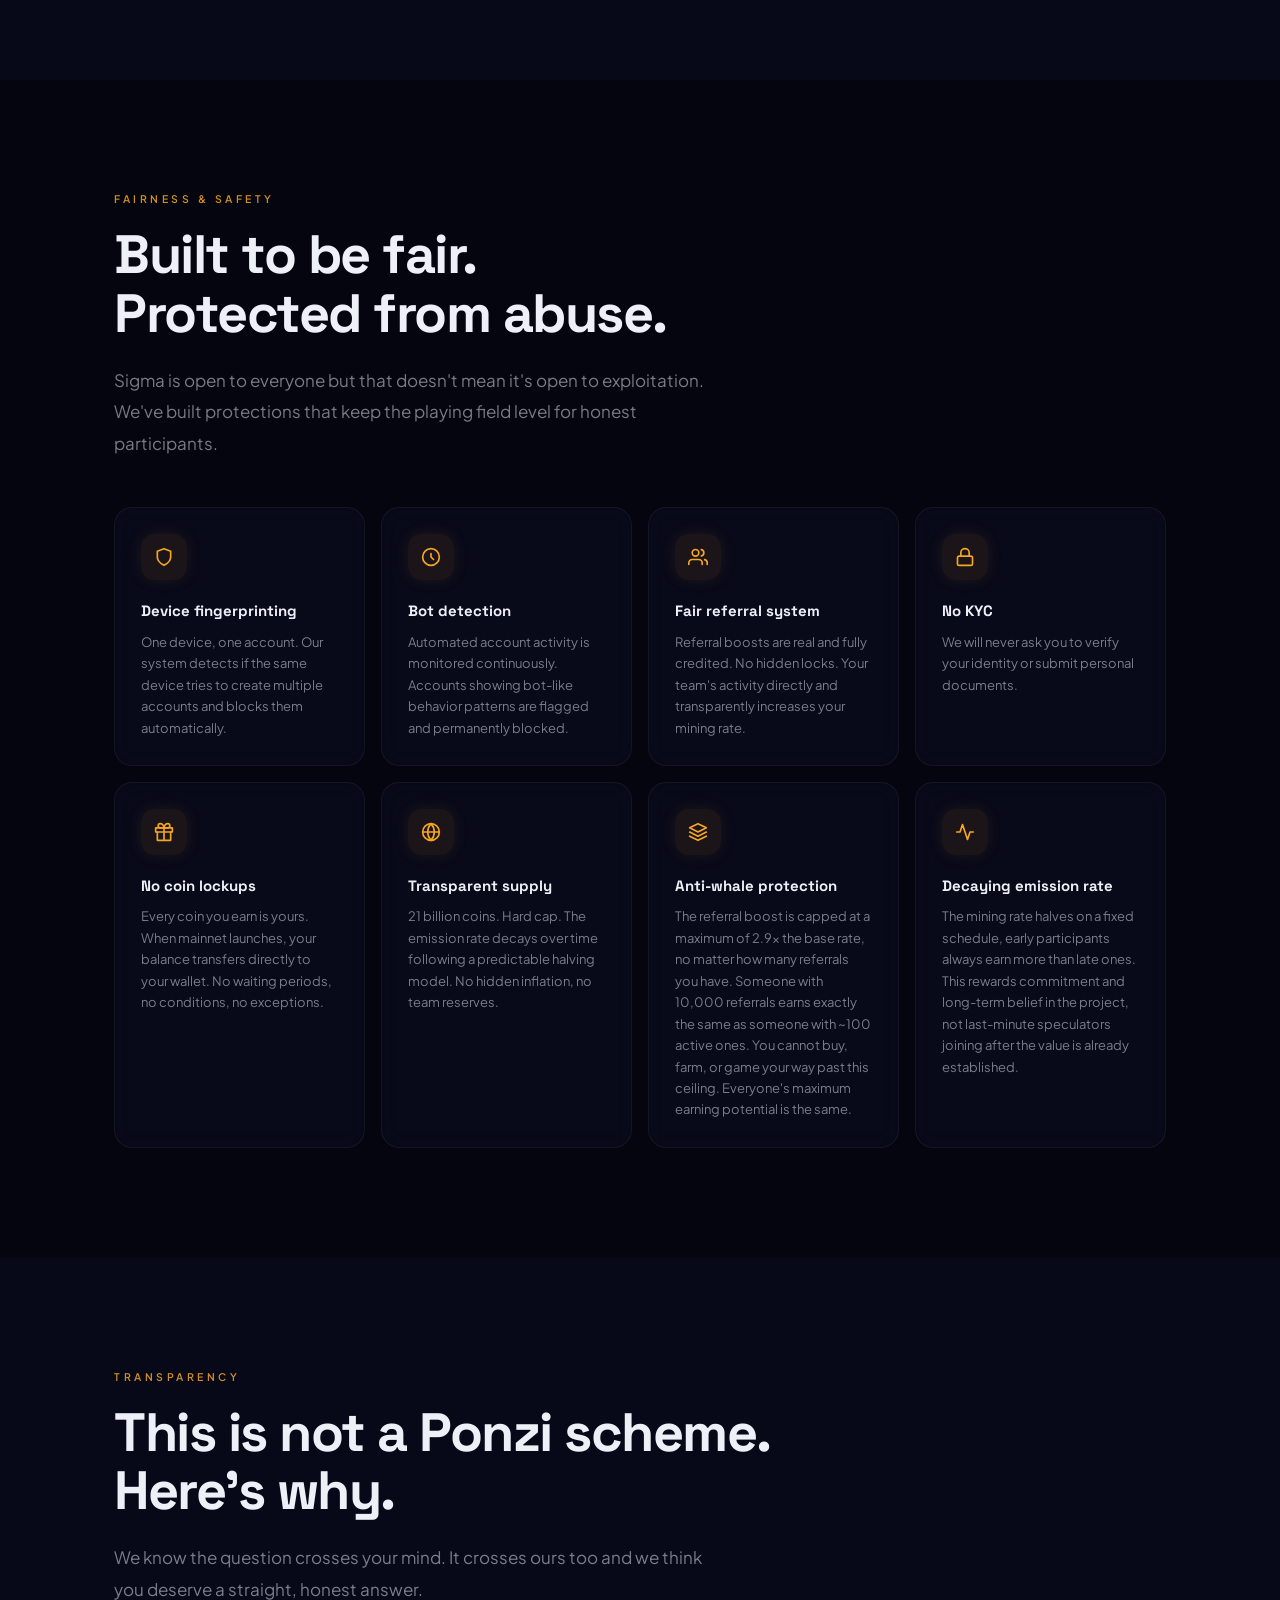
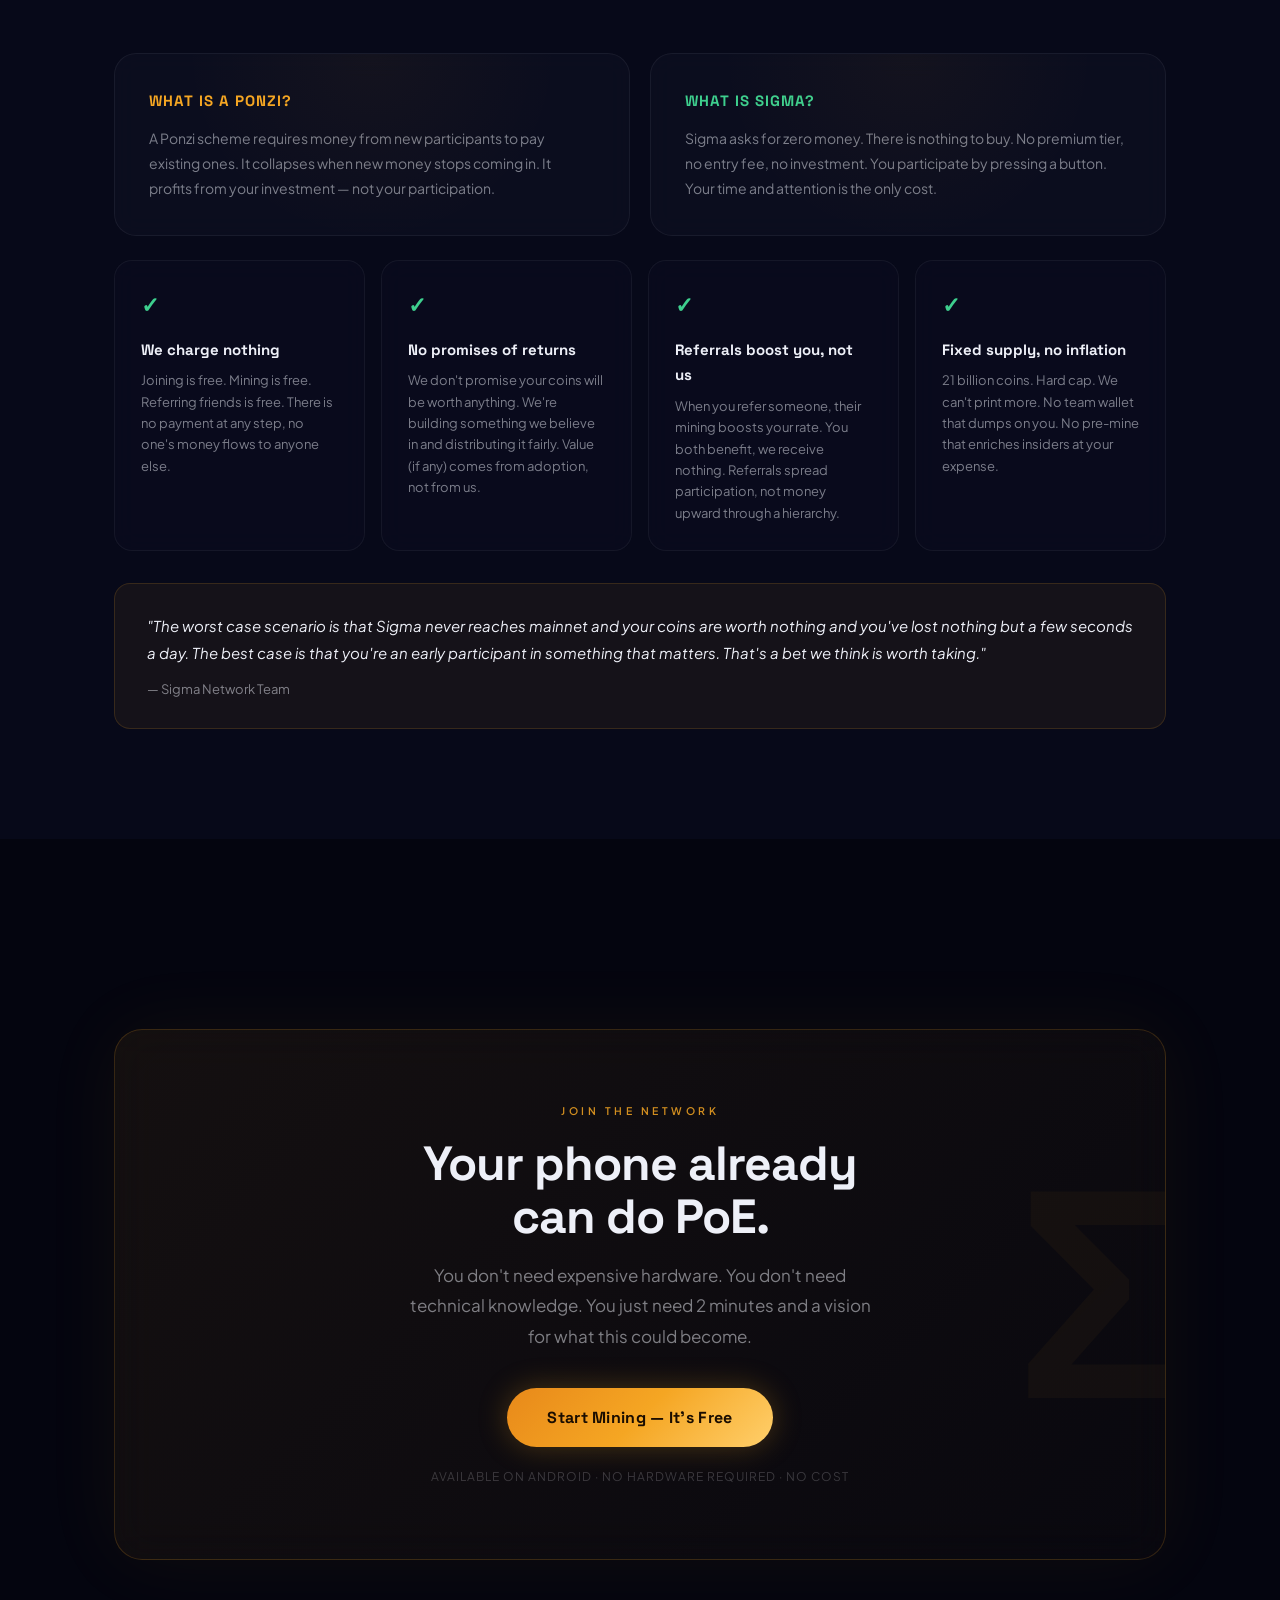
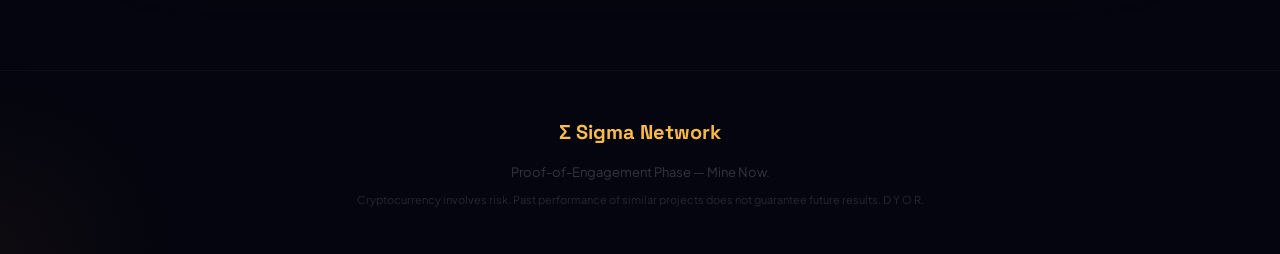
==== commit 07aae96a: "Add files via upload" ====
--- a/index.html
+++ b/index.html
@@ -4,7 +4,7 @@
 <meta charset="UTF-8">
 <meta name="viewport" content="width=device-width, initial-scale=1.0">
 <title>Sigma Network — Mine. Earn. Grow.</title>
-<link href="https://fonts.googleapis.com/css2?family=Syne:wght@400;500;600;700;800&family=Inter:wght@300;400;500&display=swap" rel="stylesheet">
+<link href="https://fonts.googleapis.com/css2?family=Space+Grotesk:wght@400;500;600;700;800&family=Plus+Jakarta+Sans:wght@300;400;500;600&display=swap" rel="stylesheet">
 <link rel="icon" type="image/png" href="/favicon.png">
 <link rel="stylesheet" href="style.css">
 </head>
@@ -12,6 +12,7 @@
 
 <div class="glow-blob blob1"></div>
 <div class="glow-blob blob2"></div>
+<div class="glow-blob blob3"></div>
 
 <!-- Nav -->
 <nav>
@@ -19,30 +20,30 @@
     <a href="#" class="nav-logo">Σ Sigma</a>
     <ul class="nav-links">
       <li><a href="#how">How it works</a></li>
-      <li><a href="#vs">vs Pi Network</a></li>
+      <li><a href="#vs">vs Other Coins</a></li>
       <li><a href="#eras">Phases</a></li>
       <li><a href="#safety">Safety</a></li>
       <li><a href="#transparency">Transparency</a></li>
     </ul>
-    <a href="" class="nav-cta desktop-only">Start Mining</a>
+    <a href="https://play.google.com/store/apps/details?id=io.sigmanetwork.app&pcampaignid=web_share" target="_blank" rel="noopener" class="nav-cta desktop-only">Start Mining</a>
     <button class="hamburger" id="hamburger" onclick="toggleMenu()" aria-label="Menu">
       <span></span><span></span><span></span>
     </button>
   </div>
   <div class="mobile-menu" id="mobileMenu">
     <a href="#how" onclick="closeMenu()">How it works</a>
-    <a href="#vs" onclick="closeMenu()">vs Pi Network</a>
+    <a href="#vs" onclick="closeMenu()">vs Other Coins</a>
     <a href="#eras" onclick="closeMenu()">Phases</a>
     <a href="#safety" onclick="closeMenu()">Safety</a>
     <a href="#transparency" onclick="closeMenu()">Transparency</a>
-    <a href="" style="color:var(--gold);font-weight:600;margin-top:8px;">Start Mining →</a>
+    <a href="https://play.google.com/store/apps/details?id=io.sigmanetwork.app&pcampaignid=web_share" target="_blank" rel="noopener" style="color:var(--gold);font-weight:600;margin-top:8px;">Start Mining →</a>
   </div>
 </nav>
 
 <!-- Hero -->
 <section class="hero">
   <div>
-    <div class="hero-badge">Proof-of-Engagement — Testing Phase</div>
+    <div class="hero-badge">PoE Is Live — Start Mining Now</div>
 
     <!-- Glow rings like the app intro -->
     <div style="position:relative;display:inline-block;margin-bottom:8px;">
@@ -58,7 +59,7 @@
     <p class="hero-tagline">Mine &middot; Earn &middot; Grow</p>
 
     <div class="hero-actions">
-      <a href="" class="btn-primary">Start Mining Free</a>
+      <a href="https://play.google.com/store/apps/details?id=io.sigmanetwork.app&pcampaignid=web_share" target="_blank" rel="noopener" class="btn-primary">Start Mining Free</a>
       <a href="#how" class="btn-secondary">Learn More</a>
     </div>
     <div class="hero-stats">
@@ -87,18 +88,18 @@
     </p>
     <div class="steps-grid" style="margin-top:48px;">
       <div class="card">
-        <div style="font-size:28px;margin-bottom:16px;color:var(--red);font-weight:700;font-family:'Syne',sans-serif;">⚡</div>
-        <div style="font-family:'Syne',sans-serif;font-size:17px;font-weight:700;margin-bottom:8px;">Miners must sell to survive</div>
+        <div style="font-size:28px;margin-bottom:16px;color:var(--red);font-weight:700;font-family:'Space Grotesk',sans-serif;">⚡</div>
+        <div style="font-family:'Space Grotesk',sans-serif;font-size:17px;font-weight:700;margin-bottom:8px;">Miners must sell to survive</div>
         <p style="font-size:14px;color:var(--muted);">GPU miners run 24/7 and face massive electricity bills every month. To stay operational, they must sell a significant portion of every coin they mine. This creates constant sell pressure from day one, before the project has any real market or adoption.</p>
       </div>
       <div class="card">
-        <div style="font-size:28px;margin-bottom:16px;color:var(--red);font-weight:700;font-family:'Syne',sans-serif;">📉</div>
-        <div style="font-family:'Syne',sans-serif;font-size:17px;font-weight:700;margin-bottom:8px;">Price crashes before adoption</div>
+        <div style="font-size:28px;margin-bottom:16px;color:var(--red);font-weight:700;font-family:'Space Grotesk',sans-serif;">📉</div>
+        <div style="font-family:'Space Grotesk',sans-serif;font-size:17px;font-weight:700;margin-bottom:8px;">Price crashes before adoption</div>
         <p style="font-size:14px;color:var(--muted);">When miners dump coins faster than buyers arrive, price collapses early. A collapsing price makes mining unprofitable, so miners leave. Fewer miners means weaker network security. The project enters a death spiral before the community ever had a chance to form.</p>
       </div>
       <div class="card">
-        <div style="font-size:28px;margin-bottom:16px;color:var(--red);font-weight:700;font-family:'Syne',sans-serif;">🏭</div>
-        <div style="font-family:'Syne',sans-serif;font-size:17px;font-weight:700;margin-bottom:8px;">Only large operations survive</div>
+        <div style="font-size:28px;margin-bottom:16px;color:var(--red);font-weight:700;font-family:'Space Grotesk',sans-serif;">🏭</div>
+        <div style="font-family:'Space Grotesk',sans-serif;font-size:17px;font-weight:700;margin-bottom:8px;">Only large operations survive</div>
         <p style="font-size:14px;color:var(--muted);">Industrial mining farms with cheap electricity and bulk hardware can absorb losses that destroy small miners. This concentrates coin ownership in a handful of entities from the start, the opposite of decentralization, and a recipe for market manipulation.</p>
       </div>
     </div>
@@ -136,17 +137,17 @@
   </div>
 </section>
 
-<!-- VS Pi -->
+<!-- VS Other Coins -->
 <section class="section" id="vs">
   <div class="container reveal">
     <div class="section-label">The difference</div>
-    <h2 class="section-title">Pi Network showed the way.<br>We fixed what they broke.</h2>
-    <p class="section-sub">Pi proved that crypto can attract millions of people in one place. But their promises didn't hold. We built Sigma to be everything Pi failed to be: fair, transparent, and community-first.</p>
+    <h2 class="section-title">Other mobile mining coins showed the way.<br>We fixed what they broke.</h2>
+    <p class="section-sub">Other mobile mining projects proved that crypto can attract millions of people in one place. But their promises didn't hold. We built Sigma to be everything those projects failed to be: fair, transparent, and community-first.</p>
     <div class="vs-grid">
       <div class="vs-card bad">
         <div class="vs-header">
-          <div class="vs-icon bad">π</div>
-          <div class="vs-name bad">Pi Network</div>
+          <div class="vs-icon bad">⊘</div>
+          <div class="vs-name bad">Other Coins</div>
         </div>
         <ul class="vs-list">
           <li>Coins locked for years with no warning, users couldn't access what they earned</li>
@@ -209,7 +210,7 @@
     <!-- Supply visualization -->
     <div class="supply-section reveal">
       <div class="section-label" style="margin-top:60px;">Total supply</div>
-      <h3 style="font-family:'Syne',sans-serif;font-size:24px;font-weight:700;margin-bottom:8px;">21 Billion Sigma — Hard Cap</h3>
+      <h3 style="font-family:'Space Grotesk',sans-serif;font-size:24px;font-weight:700;margin-bottom:8px;">21 Billion Sigma — Hard Cap</h3>
       <p style="font-size:14px;color:var(--muted);margin-bottom:0;">Fixed forever. Like Bitcoin, no inflation, no surprises.</p>
       <div class="supply-bar-wrap">
         <div class="supply-label">
@@ -318,32 +319,32 @@
     <p class="section-sub">We know the question crosses your mind. It crosses ours too and we think you deserve a straight, honest answer.</p>
     <div class="steps-grid" style="margin-top:48px;">
       <div class="card">
-        <div style="font-family:'Syne',sans-serif;font-size:15px;font-weight:700;color:var(--gold);margin-bottom:12px;letter-spacing:1px;">WHAT IS A PONZI?</div>
+        <div style="font-family:'Space Grotesk',sans-serif;font-size:15px;font-weight:700;color:var(--gold);margin-bottom:12px;letter-spacing:1px;">WHAT IS A PONZI?</div>
         <p style="font-size:14px;color:var(--muted);line-height:1.8;">A Ponzi scheme requires money from new participants to pay existing ones. It collapses when new money stops coming in. It profits from your investment — not your participation.</p>
       </div>
       <div class="card">
-        <div style="font-family:'Syne',sans-serif;font-size:15px;font-weight:700;color:var(--green);margin-bottom:12px;letter-spacing:1px;">WHAT IS SIGMA?</div>
+        <div style="font-family:'Space Grotesk',sans-serif;font-size:15px;font-weight:700;color:var(--green);margin-bottom:12px;letter-spacing:1px;">WHAT IS SIGMA?</div>
         <p style="font-size:14px;color:var(--muted);line-height:1.8;">Sigma asks for zero money. There is nothing to buy. No premium tier, no entry fee, no investment. You participate by pressing a button. Your time and attention is the only cost.</p>
       </div>
     </div>
     <div style="display:grid;grid-template-columns:repeat(auto-fit,minmax(220px,1fr));gap:16px;margin-top:24px;">
       <div class="safety-card">
-        <div style="font-size:22px;margin-bottom:12px;color:var(--green);font-weight:800;font-family:'Syne',sans-serif;">✓</div>
+        <div style="font-size:22px;margin-bottom:12px;color:var(--green);font-weight:800;font-family:'Space Grotesk',sans-serif;">✓</div>
         <div class="safety-title">We charge nothing</div>
         <p class="safety-desc">Joining is free. Mining is free. Referring friends is free. There is no payment at any step, no one's money flows to anyone else.</p>
       </div>
       <div class="safety-card">
-        <div style="font-size:22px;margin-bottom:12px;color:var(--green);font-weight:800;font-family:'Syne',sans-serif;">✓</div>
+        <div style="font-size:22px;margin-bottom:12px;color:var(--green);font-weight:800;font-family:'Space Grotesk',sans-serif;">✓</div>
         <div class="safety-title">No promises of returns</div>
         <p class="safety-desc">We don't promise your coins will be worth anything. We're building something we believe in and distributing it fairly. Value (if any) comes from adoption, not from us.</p>
       </div>
       <div class="safety-card">
-        <div style="font-size:22px;margin-bottom:12px;color:var(--green);font-weight:800;font-family:'Syne',sans-serif;">✓</div>
+        <div style="font-size:22px;margin-bottom:12px;color:var(--green);font-weight:800;font-family:'Space Grotesk',sans-serif;">✓</div>
         <div class="safety-title">Referrals boost you, not us</div>
         <p class="safety-desc">When you refer someone, their mining boosts your rate. You both benefit, we receive nothing. Referrals spread participation, not money upward through a hierarchy.</p>
       </div>
       <div class="safety-card">
-        <div style="font-size:22px;margin-bottom:12px;color:var(--green);font-weight:800;font-family:'Syne',sans-serif;">✓</div>
+        <div style="font-size:22px;margin-bottom:12px;color:var(--green);font-weight:800;font-family:'Space Grotesk',sans-serif;">✓</div>
         <div class="safety-title">Fixed supply, no inflation</div>
         <p class="safety-desc">21 billion coins. Hard cap. We can't print more. No team wallet that dumps on you. No pre-mine that enriches insiders at your expense.</p>
       </div>
@@ -362,13 +363,13 @@
   <div class="container">
     <div class="cta-banner reveal">
       <div class="section-label">Join the network</div>
-      <h2 style="font-family:'Syne',sans-serif;font-size:clamp(28px,5vw,48px);font-weight:800;line-height:1.1;letter-spacing:-1px;margin-bottom:16px;">
+      <h2 style="font-family:'Space Grotesk',sans-serif;font-size:clamp(28px,5vw,48px);font-weight:800;line-height:1.1;letter-spacing:-1px;margin-bottom:16px;">
         Your phone already<br>can do PoE.
       </h2>
       <p style="font-size:17px;color:var(--muted);max-width:480px;margin:0 auto 36px;line-height:1.8;">
         You don't need expensive hardware. You don't need technical knowledge. You just need 2 minutes and a vision for what this could become.
       </p>
-      <a href="" class="btn-primary" style="font-size:16px;padding:16px 40px;">
+      <a href="https://play.google.com/store/apps/details?id=io.sigmanetwork.app&pcampaignid=web_share" target="_blank" rel="noopener" class="btn-primary" style="font-size:16px;padding:16px 40px;">
         Start Mining — It's Free
       </a>
       <p style="font-size:12px;color:var(--faint);margin-top:20px;letter-spacing:1px;">
--- a/style.css
+++ b/style.css
@@ -1,453 +1,510 @@
-*,*::before,*::after{box-sizing:border-box;margin:0;padding:0}
-:root{
-  --bg:#060810;
-  --bg2:#0a0d18;
-  --bg3:#0f1220;
-  --card:#0d1022;
-  --border:rgba(255,255,255,0.06);
-  --border2:rgba(255,255,255,0.1);
-  --gold:#f5a623;
-  --gold2:#ffcf6b;
-  --gold3:#e8891a;
-  --dim:rgba(245,166,35,0.1);
-  --dim2:rgba(245,166,35,0.06);
-  --text:#eef0f8;
-  --muted:rgba(238,240,248,0.5);
-  --faint:rgba(238,240,248,0.2);
-  --red:#ff4d4d;
-  --green:#3ecf8e;
-}
-
-html{scroll-behavior:smooth}
-
-body{
-  background:var(--bg);
-  color:var(--text);
-  font-family:'Inter',sans-serif;
-  font-weight:400;
-  line-height:1.7;
-  overflow-x:hidden;
-}
-
-/* ── Background grid ── */
-body::before{
-  content:'';
-  position:fixed;inset:0;
-  background-image:
-    linear-gradient(rgba(245,166,35,0.03) 1px,transparent 1px),
-    linear-gradient(90deg,rgba(245,166,35,0.03) 1px,transparent 1px);
-  background-size:60px 60px;
-  pointer-events:none;
-  z-index:0;
-}
-
-/* ── Glow blobs ── */
-.glow-blob{
-  position:fixed;border-radius:50%;
-  filter:blur(120px);pointer-events:none;z-index:0;
-  animation:blobFloat 12s ease-in-out infinite alternate;
-}
-.blob1{width:600px;height:600px;background:rgba(245,166,35,0.06);top:-200px;right:-200px;}
-.blob2{width:400px;height:400px;background:rgba(79,140,255,0.04);bottom:10%;left:-150px;animation-delay:-6s;}
-
-@keyframes blobFloat{
-  0%{transform:translate(0,0) scale(1);}
-  100%{transform:translate(30px,-40px) scale(1.1);}
-}
-
-/* ── Layout ── */
-.container{max-width:1100px;margin:0 auto;padding:0 24px;position:relative;z-index:1;}
-.section{padding:100px 0;}
-
-/* ── Nav ── */
-nav{
-  position:fixed;top:0;left:0;right:0;z-index:100;
-  padding:20px 0;
-  background:rgba(6,8,16,0.8);
-  backdrop-filter:blur(20px);
-  border-bottom:1px solid var(--border);
-  transition:all 0.3s;
-}
-.nav-inner{
-  max-width:1100px;margin:0 auto;padding:0 24px;
-  display:flex;align-items:center;justify-content:space-between;
-}
-.nav-logo{
-  font-family:'Syne',sans-serif;
-  font-size:22px;font-weight:800;
-  background:linear-gradient(135deg,var(--gold2),var(--gold),var(--gold3));
-  -webkit-background-clip:text;-webkit-text-fill-color:transparent;background-clip:text;
-  text-decoration:none;
-}
-.nav-links{display:flex;gap:32px;list-style:none;}
-.nav-links a{
-  color:var(--muted);font-size:14px;text-decoration:none;letter-spacing:0.5px;
-  transition:color 0.2s;
-}
-.nav-links a:hover{color:var(--text);}
-.hamburger{
-  display:none;flex-direction:column;gap:5px;cursor:pointer;
-  background:none;border:none;padding:4px;
-}
-.hamburger span{
-  display:block;width:22px;height:2px;
-  background:var(--text);border-radius:2px;
-  transition:all 0.3s;
-}
-.hamburger.open span:nth-child(1){transform:rotate(45deg) translate(5px,5px);}
-.hamburger.open span:nth-child(2){opacity:0;}
-.hamburger.open span:nth-child(3){transform:rotate(-45deg) translate(5px,-5px);}
-.mobile-menu{
-  display:none;position:absolute;top:100%;left:0;right:0;
-  background:rgba(6,8,16,0.98);
-  backdrop-filter:blur(20px);
-  border-bottom:1px solid var(--border);
-  padding:20px 24px;
-  flex-direction:column;gap:0;
-}
-.mobile-menu.open{display:flex;}
-.mobile-menu a{
-  color:var(--muted);font-size:15px;text-decoration:none;
-  padding:14px 0;border-bottom:1px solid var(--border);
-  transition:color 0.2s;
-}
-.mobile-menu a:last-child{border-bottom:none;}
-.mobile-menu a:hover{color:var(--gold);}
-.nav-cta{
-  background:linear-gradient(135deg,var(--gold3),var(--gold));
-  color:#1a0d00;font-family:'Syne',sans-serif;font-weight:700;
-  font-size:13px;letter-spacing:0.5px;
-  padding:10px 22px;border-radius:100px;border:none;
-  cursor:pointer;text-decoration:none;
-  transition:transform 0.2s,opacity 0.2s;
-  display:inline-block;
-}
-.nav-cta:hover{transform:translateY(-1px);opacity:0.9;}
-
-/* ── Hero ── */
-.hero-tagline{
-  font-family:'Syne',sans-serif;
-  font-size:14px;font-weight:600;
-  letter-spacing:6px;text-transform:uppercase;
-  color:var(--gold);
-  margin-bottom:24px;
-  animation:fadeUp 0.8s ease 0.15s both;
-}
-@keyframes glowPulse{
-  0%,100%{opacity:0.6;transform:translate(-50%,-50%) scale(1);}
-  50%{opacity:1;transform:translate(-50%,-50%) scale(1.1);}
-}
-@keyframes ringPulse{
-  0%,100%{opacity:0.6;transform:translate(-50%,-50%) scale(1);}
-  50%{opacity:1;transform:translate(-50%,-50%) scale(1.05);}
-}
-/* ── Hero ── */
-.hero{
-  min-height:100vh;
-  display:flex;align-items:center;justify-content:center;
-  text-align:center;
-  padding:120px 24px 80px;
-  position:relative;z-index:1;
-  width:100%;
-}
-.hero > div{
-  width:100%;max-width:700px;
-  display:flex;flex-direction:column;align-items:center;
-}
-.hero-badge{
-  display:inline-flex;align-items:center;gap:8px;
-  background:var(--dim);border:1px solid rgba(245,166,35,0.2);
-  border-radius:100px;padding:6px 16px;
-  font-size:12px;letter-spacing:2px;text-transform:uppercase;
-  color:var(--gold);font-weight:500;margin-bottom:32px;
-  animation:fadeUp 0.8s ease both;
-}
-.hero-badge::before{
-  content:'';width:6px;height:6px;border-radius:50%;
-  background:var(--gold);animation:pulse 2s ease-in-out infinite;
-}
-@keyframes pulse{0%,100%{opacity:1;transform:scale(1);}50%{opacity:0.4;transform:scale(0.6);}}
-
-.hero-title{
-  font-family:'Syne',sans-serif;
-  font-size:clamp(48px,8vw,96px);
-  font-weight:800;line-height:0.95;
-  letter-spacing:-2px;
-  margin-bottom:24px;
-  animation:fadeUp 0.8s ease 0.1s both;
-}
-.hero-title .sigma{
-  display:block;
-  background:linear-gradient(135deg,var(--gold2) 0%,var(--gold) 40%,var(--gold3) 100%);
-  -webkit-background-clip:text;-webkit-text-fill-color:transparent;background-clip:text;
-}
-.hero-title .network{
-  display:block;color:var(--text);
-  font-size:clamp(24px,4vw,48px);
-  font-weight:400;letter-spacing:8px;
-  text-transform:uppercase;
-  margin-top:8px;
-}
-
-.hero-sub{
-  font-size:18px;color:var(--muted);
-  max-width:560px;margin:0 auto 48px;line-height:1.8;
-  animation:fadeUp 0.8s ease 0.2s both;
-}
-
-.hero-actions{
-  display:flex;gap:16px;justify-content:center;flex-wrap:wrap;
-  animation:fadeUp 0.8s ease 0.3s both;
-  width:100%;
-}
-.btn-primary{
-  background:linear-gradient(135deg,var(--gold3),var(--gold),var(--gold2));
-  color:#1a0d00;font-family:'Syne',sans-serif;font-weight:700;
-  font-size:15px;padding:14px 32px;border-radius:100px;
-  border:none;cursor:pointer;text-decoration:none;
-  transition:transform 0.2s,box-shadow 0.2s;display:inline-block;
-}
-.btn-primary:hover{transform:translateY(-2px);box-shadow:0 8px 30px rgba(245,166,35,0.3);}
-.btn-secondary{
-  background:transparent;color:var(--text);
-  font-family:'Syne',sans-serif;font-weight:600;
-  font-size:15px;padding:13px 32px;border-radius:100px;
-  border:1px solid var(--border2);cursor:pointer;text-decoration:none;
-  transition:all 0.2s;display:inline-block;
-}
-.btn-secondary:hover{background:rgba(255,255,255,0.05);border-color:rgba(255,255,255,0.2);}
-
-.hero-stats{
-  display:flex;gap:32px;justify-content:center;flex-wrap:wrap;
-  margin-top:60px;padding-top:40px;border-top:1px solid var(--border);
-  animation:fadeUp 0.8s ease 0.4s both;
-  width:100%;
-}
-.hero-stat{text-align:center;}
-.hero-stat-val{
-  font-family:'Syne',sans-serif;font-size:32px;font-weight:800;
-  background:linear-gradient(135deg,var(--gold2),var(--gold));
-  -webkit-background-clip:text;-webkit-text-fill-color:transparent;background-clip:text;
-}
-.hero-stat-label{font-size:12px;color:var(--muted);letter-spacing:1.5px;text-transform:uppercase;margin-top:4px;}
-
-@keyframes fadeUp{from{opacity:0;transform:translateY(24px);}to{opacity:1;transform:translateY(0);}}
-
-/* ── Section titles ── */
-.section-label{
-  font-size:11px;letter-spacing:3px;text-transform:uppercase;
-  color:var(--gold);font-weight:500;margin-bottom:16px;
-}
-.section-title{
-  font-family:'Syne',sans-serif;font-size:clamp(28px,5vw,52px);
-  font-weight:800;line-height:1.1;letter-spacing:-1px;margin-bottom:20px;
-  max-width:100%;
-}
-.section-sub{font-size:17px;color:var(--muted);max-width:640px;line-height:1.8;}
-
-/* ── Cards ── */
-.card{
-  background:var(--card);
-  border:1px solid var(--border);
-  border-radius:20px;padding:32px;
-  transition:border-color 0.3s,transform 0.3s;
-}
-.card:hover{border-color:rgba(245,166,35,0.2);transform:translateY(-2px);}
-
-/* ── How it works ── */
-.steps-grid{
-  display:grid;grid-template-columns:repeat(auto-fit,minmax(240px,1fr));
-  gap:20px;margin-top:60px;
-}
-.step{
-  background:var(--card);border:1px solid var(--border);
-  border-radius:20px;padding:32px;
-  position:relative;overflow:hidden;
-  transition:border-color 0.3s;
-}
-.step:hover{border-color:rgba(245,166,35,0.25);}
-.step::before{
-  content:'';position:absolute;top:0;left:0;right:0;height:2px;
-  background:linear-gradient(90deg,transparent,rgba(245,166,35,0.4),transparent);
-  opacity:0;transition:opacity 0.3s;
-}
-.step:hover::before{opacity:1;}
-.step-num{
-  font-family:'Syne',sans-serif;font-size:48px;font-weight:800;
-  background:linear-gradient(135deg,var(--gold2),var(--gold));
-  -webkit-background-clip:text;-webkit-text-fill-color:transparent;background-clip:text;
-  line-height:1;margin-bottom:20px;
-  opacity:0.4;
-}
-.step-title{font-family:'Syne',sans-serif;font-size:18px;font-weight:700;margin-bottom:10px;}
-.step-desc{font-size:14px;color:var(--muted);line-height:1.7;}
-
-/* ── VS section ── */
-.vs-grid{
-  display:grid;grid-template-columns:1fr 1fr;gap:20px;margin-top:60px;
-}
-@media(max-width:640px){.vs-grid{grid-template-columns:1fr;}}
-.vs-card{border-radius:20px;padding:36px;position:relative;overflow:hidden;}
-.vs-card.bad{
-  background:rgba(255,77,77,0.04);
-  border:1px solid rgba(255,77,77,0.15);
-}
-.vs-card.good{
-  background:rgba(245,166,35,0.04);
-  border:1px solid rgba(245,166,35,0.2);
-}
-.vs-header{
-  display:flex;align-items:center;gap:12px;margin-bottom:28px;
-}
-.vs-icon{
-  width:40px;height:40px;border-radius:12px;
-  display:flex;align-items:center;justify-content:center;
-  font-size:18px;font-weight:800;font-family:'Syne',sans-serif;
-}
-.vs-icon.bad{background:rgba(255,77,77,0.15);color:var(--red);}
-.vs-icon.good{background:var(--dim);color:var(--gold);}
-.vs-name{font-family:'Syne',sans-serif;font-size:20px;font-weight:800;}
-.vs-name.bad{color:rgba(238,240,248,0.6);}
-.vs-name.good{
-  background:linear-gradient(135deg,var(--gold2),var(--gold));
-  -webkit-background-clip:text;-webkit-text-fill-color:transparent;background-clip:text;
-}
-.vs-list{list-style:none;display:flex;flex-direction:column;gap:14px;}
-.vs-list li{
-  font-size:14px;line-height:1.6;
-  display:flex;align-items:flex-start;gap:10px;
-}
-.vs-list li::before{
-  content:'';width:18px;height:18px;border-radius:50%;
-  flex-shrink:0;margin-top:2px;
-  display:flex;align-items:center;justify-content:center;
-  font-size:10px;font-weight:700;
-}
-.vs-card.bad .vs-list li{color:var(--muted);}
-.vs-card.bad .vs-list li::before{
-  background:rgba(255,77,77,0.15);color:var(--red);
-  content:'✕';display:flex;align-items:center;justify-content:center;
-  font-size:9px;
-}
-.vs-card.good .vs-list li{color:var(--text);}
-.vs-card.good .vs-list li::before{
-  background:rgba(62,207,142,0.15);color:var(--green);
-  content:'✓';display:flex;align-items:center;justify-content:center;
-  font-size:10px;
-}
-
-/* ── Eras ── */
-.eras{display:grid;grid-template-columns:1fr 1fr;gap:24px;margin-top:60px;}
-@media(max-width:640px){.eras{grid-template-columns:1fr;}}
-.era-card{border-radius:24px;padding:40px;position:relative;overflow:hidden;}
-.era-card.phase1{
-  background:linear-gradient(135deg,rgba(245,166,35,0.06) 0%,rgba(245,166,35,0.02) 100%);
-  border:1px solid rgba(245,166,35,0.2);
-}
-.era-card.phase2{
-  background:linear-gradient(135deg,rgba(79,140,255,0.06) 0%,rgba(79,140,255,0.02) 100%);
-  border:1px solid rgba(79,140,255,0.15);
-}
-.phase-tag{
-  display:inline-block;font-size:10px;letter-spacing:2px;text-transform:uppercase;
-  font-weight:600;padding:4px 12px;border-radius:100px;margin-bottom:20px;
-}
-.phase1 .phase-tag{background:var(--dim);color:var(--gold);}
-.phase2 .phase-tag{background:rgba(79,140,255,0.1);color:#7ab8ff;}
-.era-title{font-family:'Syne',sans-serif;font-size:28px;font-weight:800;margin-bottom:12px;}
-.phase1 .era-title{color:var(--gold);}
-.phase2 .era-title{color:#7ab8ff;}
-.era-sub{font-size:14px;color:var(--muted);margin-bottom:24px;line-height:1.7;}
-.era-details{display:flex;flex-direction:column;gap:10px;}
-.era-detail{
-  display:flex;align-items:center;gap:10px;
-  font-size:13px;color:var(--text);
-}
-.era-dot{width:6px;height:6px;border-radius:50%;flex-shrink:0;}
-.phase1 .era-dot{background:var(--gold);}
-.phase2 .era-dot{background:#7ab8ff;}
-
-/* ── Supply bar ── */
-.supply-section{margin-top:60px;}
-.supply-bar-wrap{
-  background:var(--card);border:1px solid var(--border);
-  border-radius:16px;padding:32px;margin-top:32px;
-}
-.supply-label{
-  display:flex;justify-content:space-between;align-items:center;
-  margin-bottom:12px;font-size:13px;color:var(--muted);
-}
-.supply-bar{height:12px;background:rgba(255,255,255,0.06);border-radius:100px;overflow:hidden;margin-bottom:24px;}
-.supply-fill1{height:100%;width:47.6%;background:linear-gradient(90deg,var(--gold3),var(--gold2));border-radius:100px;}
-.supply-legend{display:flex;gap:24px;flex-wrap:wrap;}
-.legend-item{display:flex;align-items:center;gap:8px;font-size:13px;color:var(--muted);}
-.legend-dot{width:10px;height:10px;border-radius:50%;flex-shrink:0;}
-
-/* ── Safety section ── */
-.safety-grid{display:grid;grid-template-columns:repeat(auto-fit,minmax(220px,1fr));gap:16px;margin-top:48px;}
-.safety-card{
-  background:var(--card);border:1px solid var(--border);
-  border-radius:16px;padding:24px;
-}
-.safety-icon{
-  width:44px;height:44px;border-radius:12px;background:var(--dim);
-  display:flex;align-items:center;justify-content:center;
-  margin-bottom:16px;
-}
-.safety-icon svg{width:20px;height:20px;}
-.safety-title{font-family:'Syne',sans-serif;font-size:15px;font-weight:700;margin-bottom:8px;}
-.safety-desc{font-size:13px;color:var(--muted);line-height:1.6;}
-
-/* ── CTA banner ── */
-.cta-banner{
-  background:linear-gradient(135deg,rgba(245,166,35,0.08) 0%,rgba(245,166,35,0.03) 100%);
-  border:1px solid rgba(245,166,35,0.2);
-  border-radius:24px;padding:64px 48px;text-align:center;
-  position:relative;overflow:hidden;margin-top:80px;
-}
-.cta-banner::before{
-  content:'Σ';
-  position:absolute;right:-40px;top:50%;transform:translateY(-50%);
-  font-family:'Syne',sans-serif;font-size:280px;font-weight:800;
-  color:rgba(245,166,35,0.04);line-height:1;pointer-events:none;
-}
-
-/* ── Footer ── */
-footer{
-  border-top:1px solid var(--border);
-  padding:40px 0;text-align:center;
-  color:var(--faint);font-size:13px;
-  position:relative;z-index:1;
-}
-.footer-logo{
-  font-family:'Syne',sans-serif;font-size:20px;font-weight:800;
-  background:linear-gradient(135deg,var(--gold2),var(--gold));
-  -webkit-background-clip:text;-webkit-text-fill-color:transparent;background-clip:text;
-  margin-bottom:12px;
-}
-
-/* ── Divider ── */
-.divider{height:1px;background:var(--border);margin:0;}
-
-/* ── Responsive ── */
-@media(max-width:768px){
-  .nav-links{display:none;}
-  .desktop-only{display:none;}
-  .hamburger{display:flex;}
-  .section{padding:60px 0;}
-  .hero{padding:100px 16px 60px;}
-  .hero-stats{gap:24px;}
-  .hero-stat-val{font-size:24px;}
-  .cta-banner{padding:40px 20px;}
-  .cta-banner::before{display:none;}
-  .steps-grid{grid-template-columns:1fr;}
-  .vs-grid{grid-template-columns:1fr;}
-  .eras{grid-template-columns:1fr;}
-  .container{padding:0 16px;}
-  .supply-label{flex-direction:column;align-items:flex-start;gap:4px;}
-  .hero-tagline{font-size:12px;letter-spacing:4px;}
-}
-
-/* ── Scroll reveal ── */
-.reveal{opacity:0;transform:translateY(32px);transition:opacity 0.7s ease,transform 0.7s ease;}
-.reveal.visible{opacity:1;transform:translateY(0);}+*,*::before,*::after{box-sizing:border-box;margin:0;padding:0}
+:root{
+  --bg:#04050f;
+  --bg2:#070919;
+  --bg3:#0b0d1f;
+  --card:#0a0c1e;
+  --card2:#0d0f24;
+  --border:rgba(255,255,255,0.05);
+  --border2:rgba(255,255,255,0.1);
+  --gold:#f5a623;
+  --gold2:#ffcf6b;
+  --gold3:#e8891a;
+  --dim:rgba(245,166,35,0.1);
+  --dim2:rgba(245,166,35,0.06);
+  --text:#eef0f8;
+  --muted:rgba(238,240,248,0.5);
+  --faint:rgba(238,240,248,0.2);
+  --red:#ff4d4d;
+  --green:#3ecf8e;
+  --blue:#4f8cff;
+}
+
+html{scroll-behavior:smooth}
+
+body{
+  background:var(--bg);
+  color:var(--text);
+  font-family:'Plus Jakarta Sans',sans-serif;
+  font-weight:400;
+  line-height:1.7;
+  overflow-x:hidden;
+}
+
+/* ── Particle canvas ── */
+#particle-canvas{
+  position:fixed;inset:0;
+  width:100%;height:100%;
+  pointer-events:none;
+  z-index:0;
+  opacity:0.7;
+}
+
+/* ── Background grid ── */
+body::before{
+  content:'';
+  position:fixed;inset:0;
+  background-image:
+    linear-gradient(rgba(245,166,35,0.025) 1px,transparent 1px),
+    linear-gradient(90deg,rgba(245,166,35,0.025) 1px,transparent 1px);
+  background-size:80px 80px;
+  pointer-events:none;
+  z-index:0;
+}
+
+/* ── Glow blobs ── */
+.glow-blob{
+  position:fixed;border-radius:50%;
+  filter:blur(140px);pointer-events:none;z-index:0;
+  animation:blobFloat 14s ease-in-out infinite alternate;
+}
+.blob1{width:700px;height:700px;background:rgba(245,166,35,0.055);top:-250px;right:-200px;}
+.blob2{width:500px;height:500px;background:rgba(79,140,255,0.04);bottom:5%;left:-200px;animation-delay:-7s;}
+.blob3{width:300px;height:300px;background:rgba(62,207,142,0.025);top:50%;left:50%;transform:translate(-50%,-50%);animation-delay:-3.5s;}
+
+@keyframes blobFloat{
+  0%{transform:translate(0,0) scale(1);}
+  100%{transform:translate(40px,-50px) scale(1.12);}
+}
+
+/* ── Layout ── */
+.container{max-width:1100px;margin:0 auto;padding:0 24px;position:relative;z-index:1;}
+.section{padding:110px 0;}
+
+/* ── Nav ── */
+nav{
+  position:fixed;top:0;left:0;right:0;z-index:100;
+  padding:0;
+  transition:all 0.3s;
+}
+nav.scrolled{
+  background:rgba(4,5,15,0.85);
+  backdrop-filter:blur(24px) saturate(1.5);
+  -webkit-backdrop-filter:blur(24px) saturate(1.5);
+  border-bottom:1px solid rgba(245,166,35,0.08);
+  box-shadow:0 0 40px rgba(0,0,0,0.4);
+}
+.nav-inner{
+  max-width:1100px;margin:0 auto;padding:0 24px;
+  display:flex;align-items:center;justify-content:space-between;
+  height:68px;
+}
+.nav-logo{
+  font-family:'Space Grotesk',sans-serif;
+  font-size:22px;font-weight:800;
+  background:linear-gradient(135deg,var(--gold2),var(--gold),var(--gold3));
+  -webkit-background-clip:text;-webkit-text-fill-color:transparent;background-clip:text;
+  text-decoration:none;
+  filter:drop-shadow(0 0 12px rgba(245,166,35,0.3));
+}
+.nav-links{display:flex;gap:32px;list-style:none;}
+.nav-links a{
+  color:rgba(238,240,248,0.45);font-size:13.5px;text-decoration:none;letter-spacing:0.3px;
+  transition:color 0.2s;
+  position:relative;
+}
+.nav-links a::after{
+  content:'';position:absolute;bottom:-4px;left:0;right:0;height:1px;
+  background:var(--gold);transform:scaleX(0);transition:transform 0.25s;
+}
+.nav-links a:hover{color:var(--text);}
+.nav-links a:hover::after{transform:scaleX(1);}
+.hamburger{
+  display:none;flex-direction:column;gap:5px;cursor:pointer;
+  background:none;border:none;padding:4px;
+}
+.hamburger span{
+  display:block;width:22px;height:2px;
+  background:var(--text);border-radius:2px;
+  transition:all 0.3s;
+}
+.hamburger.open span:nth-child(1){transform:rotate(45deg) translate(5px,5px);}
+.hamburger.open span:nth-child(2){opacity:0;}
+.hamburger.open span:nth-child(3){transform:rotate(-45deg) translate(5px,-5px);}
+.mobile-menu{
+  display:none;position:absolute;top:100%;left:0;right:0;
+  background:rgba(4,5,15,0.98);
+  backdrop-filter:blur(24px);
+  border-bottom:1px solid var(--border);
+  padding:20px 24px;
+  flex-direction:column;gap:0;
+}
+.mobile-menu.open{display:flex;}
+.mobile-menu a{
+  color:var(--muted);font-size:15px;text-decoration:none;
+  padding:14px 0;border-bottom:1px solid var(--border);
+  transition:color 0.2s;
+}
+.mobile-menu a:last-child{border-bottom:none;}
+.mobile-menu a:hover{color:var(--gold);}
+.nav-cta{
+  background:linear-gradient(135deg,var(--gold3),var(--gold));
+  color:#1a0d00;font-family:'Space Grotesk',sans-serif;font-weight:700;
+  font-size:13px;letter-spacing:0.5px;
+  padding:10px 22px;border-radius:100px;border:none;
+  cursor:pointer;text-decoration:none;
+  transition:transform 0.2s,box-shadow 0.2s;
+  display:inline-block;
+  box-shadow:0 0 20px rgba(245,166,35,0.2);
+}
+.nav-cta:hover{transform:translateY(-1px);box-shadow:0 4px 24px rgba(245,166,35,0.4);}
+
+/* ── Hero ── */
+.hero{
+  min-height:100vh;
+  display:flex;align-items:center;justify-content:center;
+  text-align:center;
+  padding:120px 24px 80px;
+  position:relative;z-index:1;
+  width:100%;
+}
+.hero > div{
+  width:100%;max-width:740px;
+  display:flex;flex-direction:column;align-items:center;
+}
+.hero-badge{
+  display:inline-flex;align-items:center;gap:8px;
+  background:rgba(62,207,142,0.08);
+  border:1px solid rgba(62,207,142,0.28);
+  border-radius:100px;padding:7px 18px;
+  font-size:11px;letter-spacing:2.5px;text-transform:uppercase;
+  color:var(--green);font-weight:600;margin-bottom:36px;
+  animation:fadeUp 0.8s ease both;
+  box-shadow:0 0 20px rgba(62,207,142,0.1),inset 0 0 20px rgba(62,207,142,0.05);
+}
+.hero-badge::before{
+  content:'';width:6px;height:6px;border-radius:50%;
+  background:var(--green);animation:pulse 2s ease-in-out infinite;
+  box-shadow:0 0 6px var(--green);
+}
+@keyframes pulse{0%,100%{opacity:1;transform:scale(1);}50%{opacity:0.4;transform:scale(0.6);}}
+
+.hero-title{
+  font-family:'Space Grotesk',sans-serif;
+  font-size:clamp(52px,9vw,104px);
+  font-weight:800;line-height:0.92;
+  letter-spacing:-3px;
+  margin-bottom:28px;
+  animation:fadeUp 0.8s ease 0.1s both;
+}
+.hero-title .sigma{
+  display:block;
+  background:linear-gradient(135deg,var(--gold2) 0%,var(--gold) 40%,var(--gold3) 100%);
+  -webkit-background-clip:text;-webkit-text-fill-color:transparent;background-clip:text;
+  filter:drop-shadow(0 0 50px rgba(245,166,35,0.45));
+}
+.hero-title .network{
+  display:block;color:var(--text);
+  font-size:clamp(22px,3.8vw,46px);
+  font-weight:300;letter-spacing:10px;
+  text-transform:uppercase;
+  margin-top:10px;
+  color:rgba(238,240,248,0.55);
+}
+
+.hero-tagline{
+  font-family:'Space Grotesk',sans-serif;
+  font-size:13px;font-weight:600;
+  letter-spacing:7px;text-transform:uppercase;
+  color:var(--gold);
+  margin-bottom:28px;
+  animation:fadeUp 0.8s ease 0.15s both;
+  opacity:0.8;
+}
+
+.hero-actions{
+  display:flex;gap:16px;justify-content:center;flex-wrap:wrap;
+  animation:fadeUp 0.8s ease 0.3s both;
+  width:100%;
+}
+.btn-primary{
+  background:linear-gradient(135deg,var(--gold3),var(--gold),var(--gold2));
+  color:#1a0d00;font-family:'Space Grotesk',sans-serif;font-weight:700;
+  font-size:14.5px;padding:15px 36px;border-radius:100px;
+  border:none;cursor:pointer;text-decoration:none;
+  transition:transform 0.2s,box-shadow 0.2s;display:inline-block;
+  box-shadow:0 0 30px rgba(245,166,35,0.25);
+  letter-spacing:0.3px;
+}
+.btn-primary:hover{transform:translateY(-3px);box-shadow:0 10px 40px rgba(245,166,35,0.45);}
+.btn-secondary{
+  background:rgba(255,255,255,0.03);color:var(--text);
+  font-family:'Space Grotesk',sans-serif;font-weight:600;
+  font-size:14.5px;padding:14px 36px;border-radius:100px;
+  border:1px solid rgba(255,255,255,0.1);cursor:pointer;text-decoration:none;
+  transition:all 0.25s;display:inline-block;
+  backdrop-filter:blur(10px);
+}
+.btn-secondary:hover{background:rgba(255,255,255,0.07);border-color:rgba(255,255,255,0.2);transform:translateY(-2px);}
+
+.hero-stats{
+  display:flex;gap:40px;justify-content:center;flex-wrap:wrap;
+  margin-top:64px;padding-top:44px;border-top:1px solid rgba(255,255,255,0.06);
+  animation:fadeUp 0.8s ease 0.4s both;
+  width:100%;
+}
+.hero-stat-val{
+  font-family:'Space Grotesk',sans-serif;font-size:32px;font-weight:800;
+  background:linear-gradient(135deg,var(--gold2),var(--gold));
+  -webkit-background-clip:text;-webkit-text-fill-color:transparent;background-clip:text;
+}
+.hero-stat-label{font-size:11px;color:var(--muted);letter-spacing:2px;text-transform:uppercase;margin-top:4px;}
+
+@keyframes fadeUp{from{opacity:0;transform:translateY(28px);}to{opacity:1;transform:translateY(0);}}
+@keyframes glowPulse{
+  0%,100%{opacity:0.5;transform:translate(-50%,-50%) scale(1);}
+  50%{opacity:0.9;transform:translate(-50%,-50%) scale(1.12);}
+}
+@keyframes ringPulse{
+  0%,100%{opacity:0.5;transform:translate(-50%,-50%) scale(1);}
+  50%{opacity:0.9;transform:translate(-50%,-50%) scale(1.07);}
+}
+
+/* ── Section titles ── */
+.section-label{
+  font-size:10.5px;letter-spacing:3.5px;text-transform:uppercase;
+  color:var(--gold);font-weight:600;margin-bottom:18px;
+  opacity:0.85;
+}
+.section-title{
+  font-family:'Space Grotesk',sans-serif;font-size:clamp(28px,5vw,54px);
+  font-weight:800;line-height:1.08;letter-spacing:-1.5px;margin-bottom:22px;
+  max-width:100%;
+}
+.section-sub{font-size:17px;color:var(--muted);max-width:620px;line-height:1.85;}
+
+/* ── Cards — glassmorphism upgrade ── */
+.card{
+  background:rgba(13,16,34,0.7);
+  border:1px solid rgba(255,255,255,0.06);
+  border-radius:22px;padding:34px;
+  transition:border-color 0.3s,transform 0.3s,box-shadow 0.3s;
+  backdrop-filter:blur(12px);
+  position:relative;overflow:hidden;
+}
+.card::before{
+  content:'';position:absolute;inset:0;border-radius:22px;
+  background:radial-gradient(circle at 50% 0%,rgba(245,166,35,0.04),transparent 60%);
+  pointer-events:none;
+}
+.card:hover{
+  border-color:rgba(245,166,35,0.18);
+  transform:translateY(-4px);
+  box-shadow:0 20px 60px rgba(0,0,0,0.3),0 0 0 1px rgba(245,166,35,0.08);
+}
+
+/* ── How it works ── */
+.steps-grid{
+  display:grid;grid-template-columns:repeat(auto-fit,minmax(240px,1fr));
+  gap:20px;margin-top:60px;
+}
+.step{
+  background:rgba(10,12,30,0.8);
+  border:1px solid rgba(255,255,255,0.05);
+  border-radius:22px;padding:34px;
+  position:relative;overflow:hidden;
+  transition:border-color 0.3s,transform 0.3s,box-shadow 0.3s;
+  backdrop-filter:blur(12px);
+}
+.step:hover{
+  border-color:rgba(245,166,35,0.22);
+  transform:translateY(-4px);
+  box-shadow:0 20px 60px rgba(0,0,0,0.3),0 0 30px rgba(245,166,35,0.05);
+}
+.step::before{
+  content:'';position:absolute;top:0;left:0;right:0;height:1px;
+  background:linear-gradient(90deg,transparent,rgba(245,166,35,0.5),transparent);
+  opacity:0;transition:opacity 0.3s;
+}
+.step:hover::before{opacity:1;}
+.step-num{
+  font-family:'Space Grotesk',sans-serif;font-size:52px;font-weight:800;
+  background:linear-gradient(135deg,var(--gold2),var(--gold));
+  -webkit-background-clip:text;-webkit-text-fill-color:transparent;background-clip:text;
+  line-height:1;margin-bottom:22px;
+  opacity:0.35;
+}
+.step-title{font-family:'Space Grotesk',sans-serif;font-size:18px;font-weight:700;margin-bottom:10px;}
+.step-desc{font-size:14px;color:var(--muted);line-height:1.75;}
+
+/* ── VS section ── */
+.vs-grid{
+  display:grid;grid-template-columns:1fr 1fr;gap:20px;margin-top:60px;
+}
+@media(max-width:640px){.vs-grid{grid-template-columns:1fr;}}
+.vs-card{border-radius:22px;padding:38px;position:relative;overflow:hidden;backdrop-filter:blur(12px);}
+.vs-card.bad{
+  background:rgba(255,77,77,0.03);
+  border:1px solid rgba(255,77,77,0.12);
+}
+.vs-card.good{
+  background:rgba(245,166,35,0.04);
+  border:1px solid rgba(245,166,35,0.18);
+  box-shadow:0 0 60px rgba(245,166,35,0.04);
+}
+.vs-header{display:flex;align-items:center;gap:14px;margin-bottom:30px;}
+.vs-icon{
+  width:42px;height:42px;border-radius:14px;
+  display:flex;align-items:center;justify-content:center;
+  font-size:18px;font-weight:800;font-family:'Space Grotesk',sans-serif;
+}
+.vs-icon.bad{background:rgba(255,77,77,0.12);color:var(--red);}
+.vs-icon.good{background:var(--dim);color:var(--gold);}
+.vs-name{font-family:'Space Grotesk',sans-serif;font-size:20px;font-weight:800;}
+.vs-name.bad{color:rgba(238,240,248,0.5);}
+.vs-name.good{
+  background:linear-gradient(135deg,var(--gold2),var(--gold));
+  -webkit-background-clip:text;-webkit-text-fill-color:transparent;background-clip:text;
+}
+.vs-list{list-style:none;display:flex;flex-direction:column;gap:14px;}
+.vs-list li{font-size:14px;line-height:1.65;display:flex;align-items:flex-start;gap:10px;}
+.vs-list li::before{
+  content:'';width:18px;height:18px;border-radius:50%;
+  flex-shrink:0;margin-top:2px;
+  display:flex;align-items:center;justify-content:center;
+  font-size:10px;font-weight:700;
+}
+.vs-card.bad .vs-list li{color:var(--muted);}
+.vs-card.bad .vs-list li::before{
+  background:rgba(255,77,77,0.12);color:var(--red);
+  content:'✕';display:flex;align-items:center;justify-content:center;font-size:9px;
+}
+.vs-card.good .vs-list li{color:var(--text);}
+.vs-card.good .vs-list li::before{
+  background:rgba(62,207,142,0.12);color:var(--green);
+  content:'✓';display:flex;align-items:center;justify-content:center;font-size:10px;
+}
+
+/* ── Eras ── */
+.eras{display:grid;grid-template-columns:1fr 1fr;gap:24px;margin-top:60px;}
+@media(max-width:640px){.eras{grid-template-columns:1fr;}}
+.era-card{border-radius:24px;padding:42px;position:relative;overflow:hidden;backdrop-filter:blur(12px);}
+.era-card.phase1{
+  background:linear-gradient(135deg,rgba(245,166,35,0.06) 0%,rgba(245,166,35,0.015) 100%);
+  border:1px solid rgba(245,166,35,0.18);
+  box-shadow:0 0 60px rgba(245,166,35,0.04);
+}
+.era-card.phase2{
+  background:linear-gradient(135deg,rgba(79,140,255,0.06) 0%,rgba(79,140,255,0.015) 100%);
+  border:1px solid rgba(79,140,255,0.14);
+}
+.phase-tag{
+  display:inline-block;font-size:10px;letter-spacing:2px;text-transform:uppercase;
+  font-weight:600;padding:5px 14px;border-radius:100px;margin-bottom:22px;
+}
+.phase1 .phase-tag{background:var(--dim);color:var(--gold);}
+.phase2 .phase-tag{background:rgba(79,140,255,0.1);color:#7ab8ff;}
+.era-title{font-family:'Space Grotesk',sans-serif;font-size:28px;font-weight:800;margin-bottom:14px;}
+.phase1 .era-title{color:var(--gold);}
+.phase2 .era-title{color:#7ab8ff;}
+.era-sub{font-size:14px;color:var(--muted);margin-bottom:26px;line-height:1.75;}
+.era-details{display:flex;flex-direction:column;gap:12px;}
+.era-detail{display:flex;align-items:center;gap:10px;font-size:13px;color:var(--text);}
+.era-dot{width:6px;height:6px;border-radius:50%;flex-shrink:0;}
+.phase1 .era-dot{background:var(--gold);box-shadow:0 0 6px rgba(245,166,35,0.5);}
+.phase2 .era-dot{background:#7ab8ff;box-shadow:0 0 6px rgba(79,140,255,0.5);}
+
+/* ── Supply bar ── */
+.supply-section{margin-top:60px;}
+.supply-bar-wrap{
+  background:rgba(10,12,30,0.8);border:1px solid rgba(255,255,255,0.05);
+  border-radius:18px;padding:34px;margin-top:32px;backdrop-filter:blur(12px);
+}
+.supply-label{
+  display:flex;justify-content:space-between;align-items:center;
+  margin-bottom:12px;font-size:13px;color:var(--muted);
+}
+.supply-bar{height:10px;background:rgba(255,255,255,0.05);border-radius:100px;overflow:hidden;margin-bottom:24px;}
+.supply-fill1{height:100%;width:47.6%;background:linear-gradient(90deg,var(--gold3),var(--gold2));border-radius:100px;box-shadow:0 0 12px rgba(245,166,35,0.4);}
+.supply-legend{display:flex;gap:24px;flex-wrap:wrap;}
+.legend-item{display:flex;align-items:center;gap:8px;font-size:13px;color:var(--muted);}
+.legend-dot{width:10px;height:10px;border-radius:50%;flex-shrink:0;}
+
+/* ── Safety section ── */
+.safety-grid{display:grid;grid-template-columns:repeat(auto-fit,minmax(220px,1fr));gap:16px;margin-top:48px;}
+.safety-card{
+  background:rgba(10,12,30,0.7);
+  border:1px solid rgba(255,255,255,0.05);
+  border-radius:18px;padding:26px;
+  transition:border-color 0.3s,transform 0.3s;
+  backdrop-filter:blur(12px);
+}
+.safety-card:hover{border-color:rgba(245,166,35,0.15);transform:translateY(-2px);}
+.safety-icon{
+  width:46px;height:46px;border-radius:14px;background:rgba(245,166,35,0.08);
+  display:flex;align-items:center;justify-content:center;
+  margin-bottom:18px;
+  box-shadow:0 0 16px rgba(245,166,35,0.1);
+}
+.safety-icon svg{width:20px;height:20px;}
+.safety-title{font-family:'Space Grotesk',sans-serif;font-size:15px;font-weight:700;margin-bottom:8px;}
+.safety-desc{font-size:13px;color:var(--muted);line-height:1.65;}
+
+/* ── CTA banner ── */
+.cta-banner{
+  background:linear-gradient(135deg,rgba(245,166,35,0.07) 0%,rgba(245,166,35,0.025) 100%);
+  border:1px solid rgba(245,166,35,0.18);
+  border-radius:28px;padding:72px 56px;text-align:center;
+  position:relative;overflow:hidden;margin-top:80px;
+  backdrop-filter:blur(20px);
+  box-shadow:0 0 80px rgba(245,166,35,0.06);
+}
+.cta-banner::before{
+  content:'Σ';
+  position:absolute;right:-30px;top:50%;transform:translateY(-50%);
+  font-family:'Space Grotesk',sans-serif;font-size:300px;font-weight:800;
+  color:rgba(245,166,35,0.035);line-height:1;pointer-events:none;
+}
+
+/* ── Footer ── */
+footer{
+  border-top:1px solid rgba(255,255,255,0.04);
+  padding:44px 0;text-align:center;
+  color:var(--faint);font-size:13px;
+  position:relative;z-index:1;
+}
+.footer-logo{
+  font-family:'Space Grotesk',sans-serif;font-size:20px;font-weight:800;
+  background:linear-gradient(135deg,var(--gold2),var(--gold));
+  -webkit-background-clip:text;-webkit-text-fill-color:transparent;background-clip:text;
+  margin-bottom:12px;
+}
+
+/* ── Divider ── */
+.divider{height:1px;background:rgba(255,255,255,0.04);margin:0;}
+
+/* ── Scroll reveal ── */
+.reveal{opacity:0;transform:translateY(36px);transition:opacity 0.75s ease,transform 0.75s ease;}
+.reveal.visible{opacity:1;transform:translateY(0);}
+
+/* ── Cursor glow ── */
+.cursor-glow{
+  position:fixed;
+  width:400px;height:400px;
+  border-radius:50%;
+  background:radial-gradient(circle,rgba(245,166,35,0.045) 0%,transparent 70%);
+  pointer-events:none;
+  z-index:0;
+  transform:translate(-50%,-50%);
+  transition:left 0.1s ease,top 0.1s ease;
+}
+
+/* ── Responsive ── */
+@media(max-width:768px){
+  .nav-links{display:none;}
+  .desktop-only{display:none;}
+  .hamburger{display:flex;}
+  .section{padding:64px 0;}
+  .hero{padding:100px 16px 60px;}
+  .hero-stats{gap:24px;}
+  .hero-stat-val{font-size:26px;}
+  .cta-banner{padding:44px 22px;}
+  .cta-banner::before{display:none;}
+  .steps-grid{grid-template-columns:1fr;}
+  .vs-grid{grid-template-columns:1fr;}
+  .eras{grid-template-columns:1fr;}
+  .container{padding:0 16px;}
+  .supply-label{flex-direction:column;align-items:flex-start;gap:4px;}
+  .hero-tagline{font-size:12px;letter-spacing:4px;}
+  #particle-canvas{opacity:0.5;}
+}
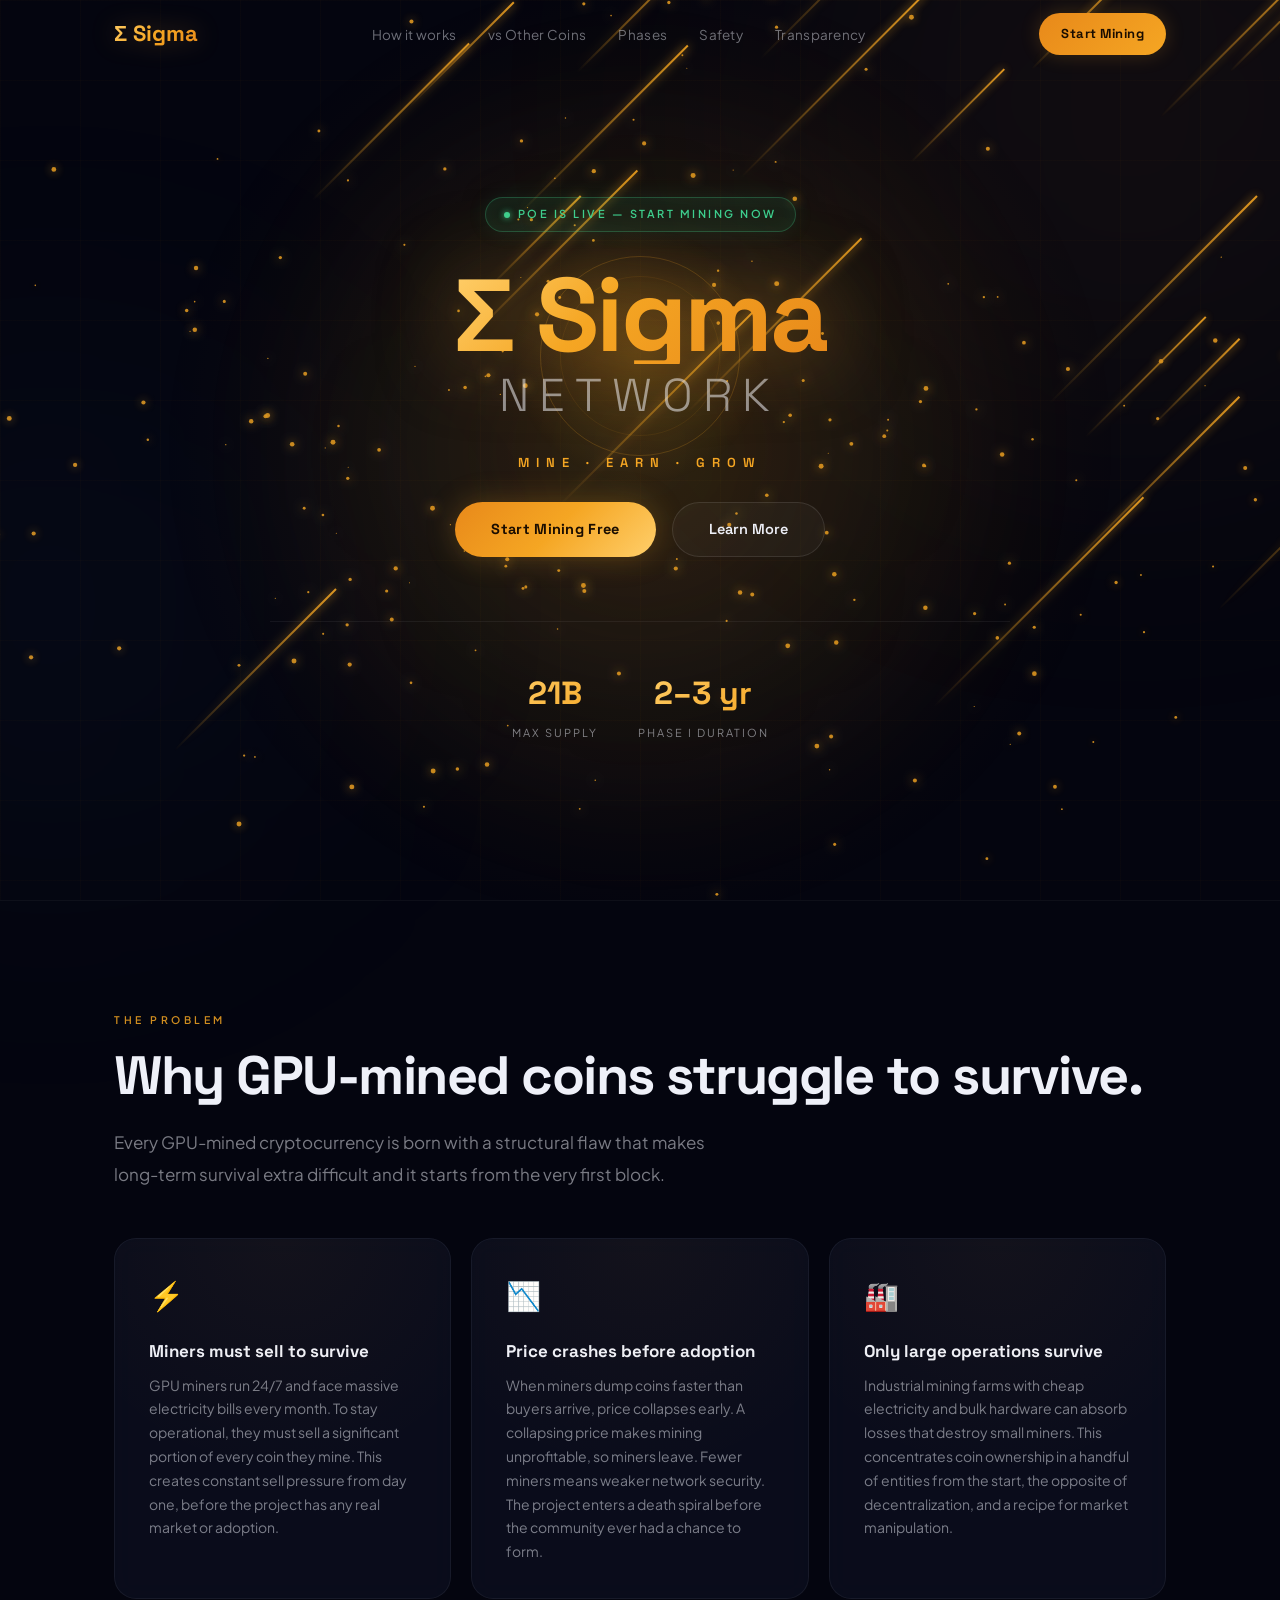
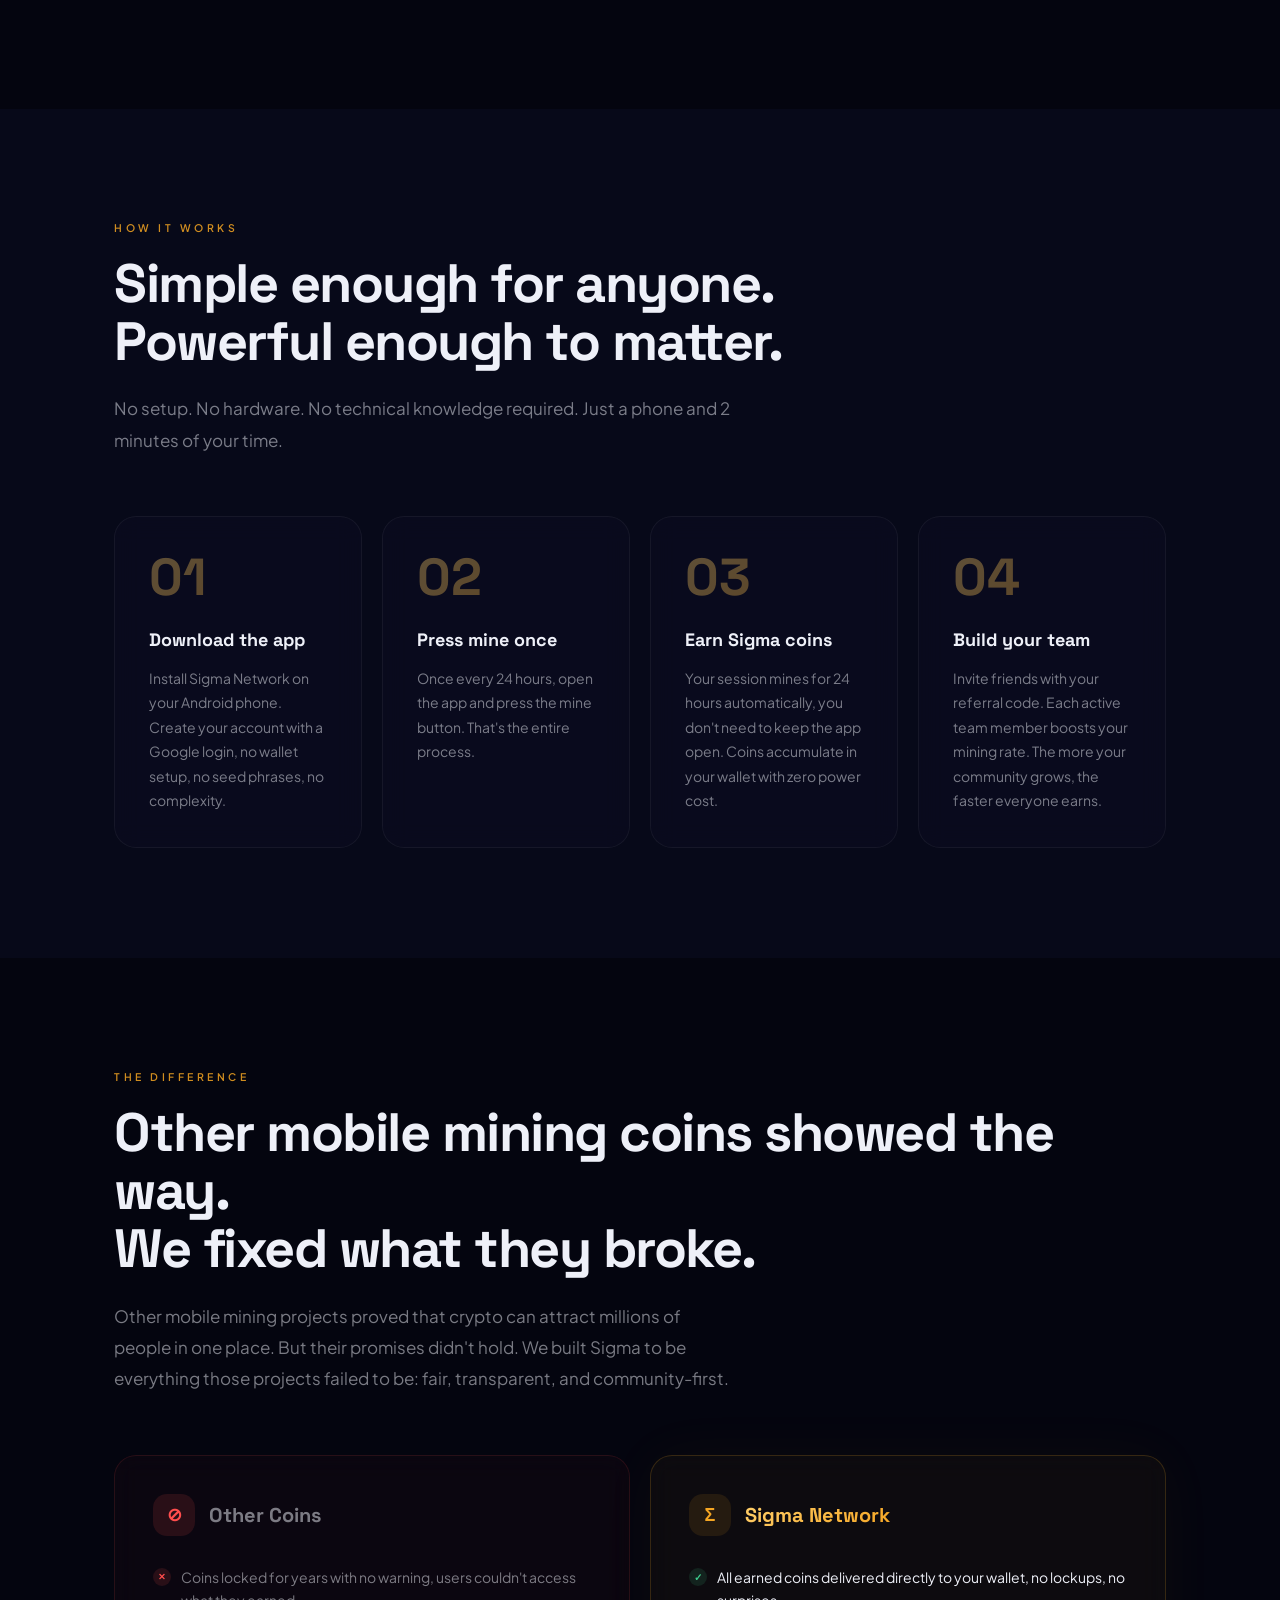
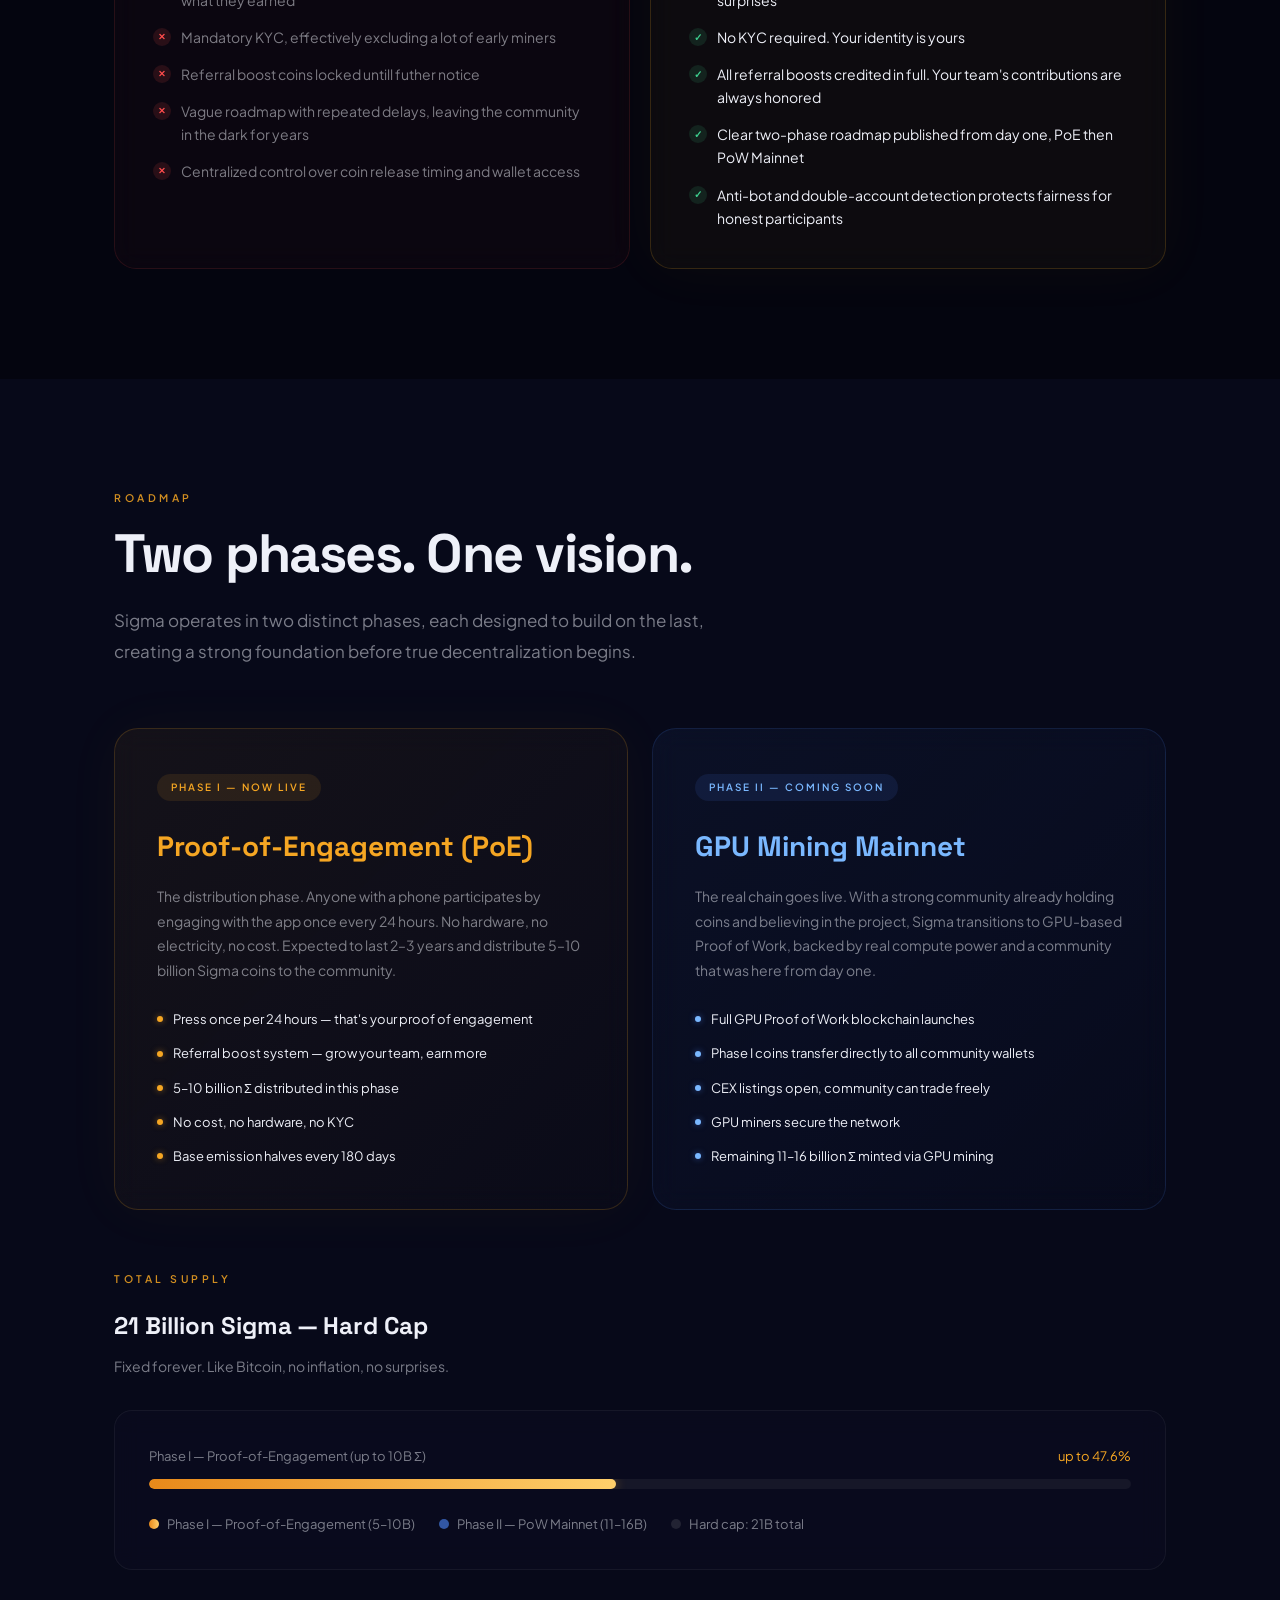
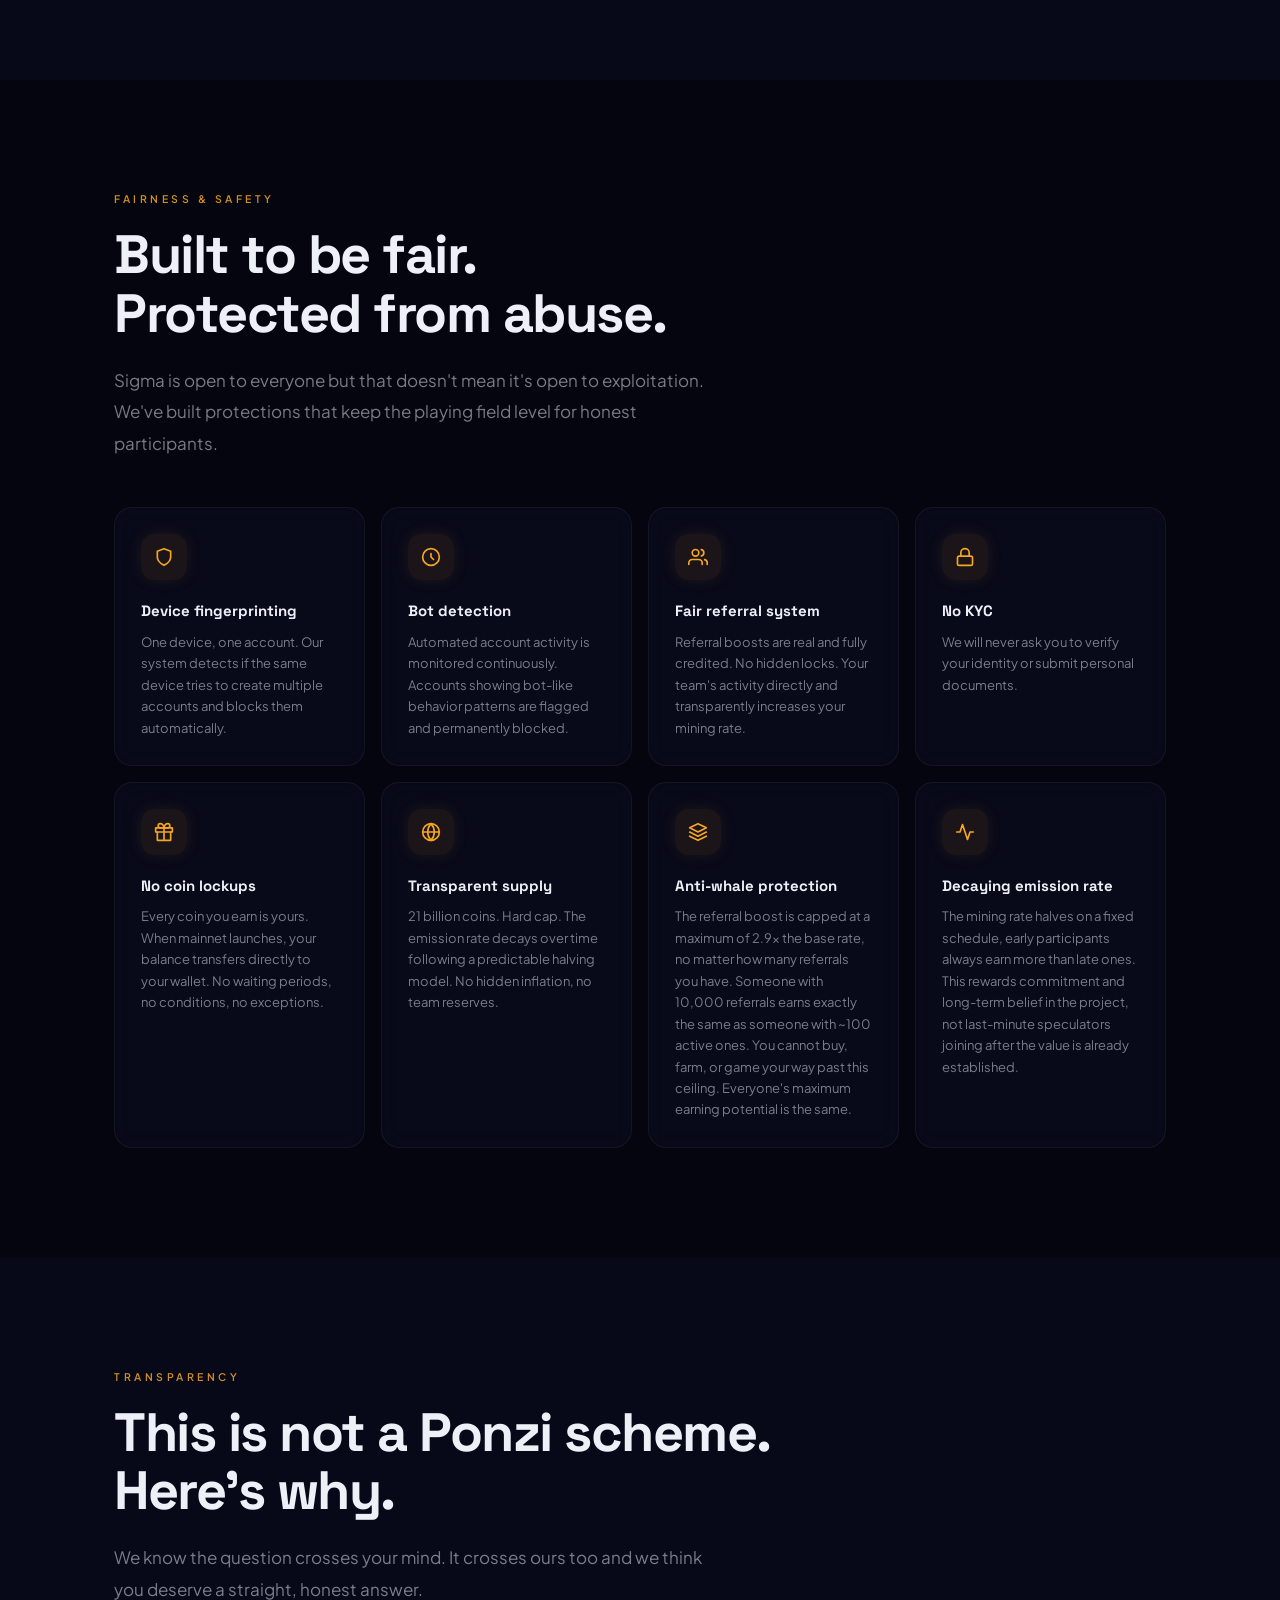
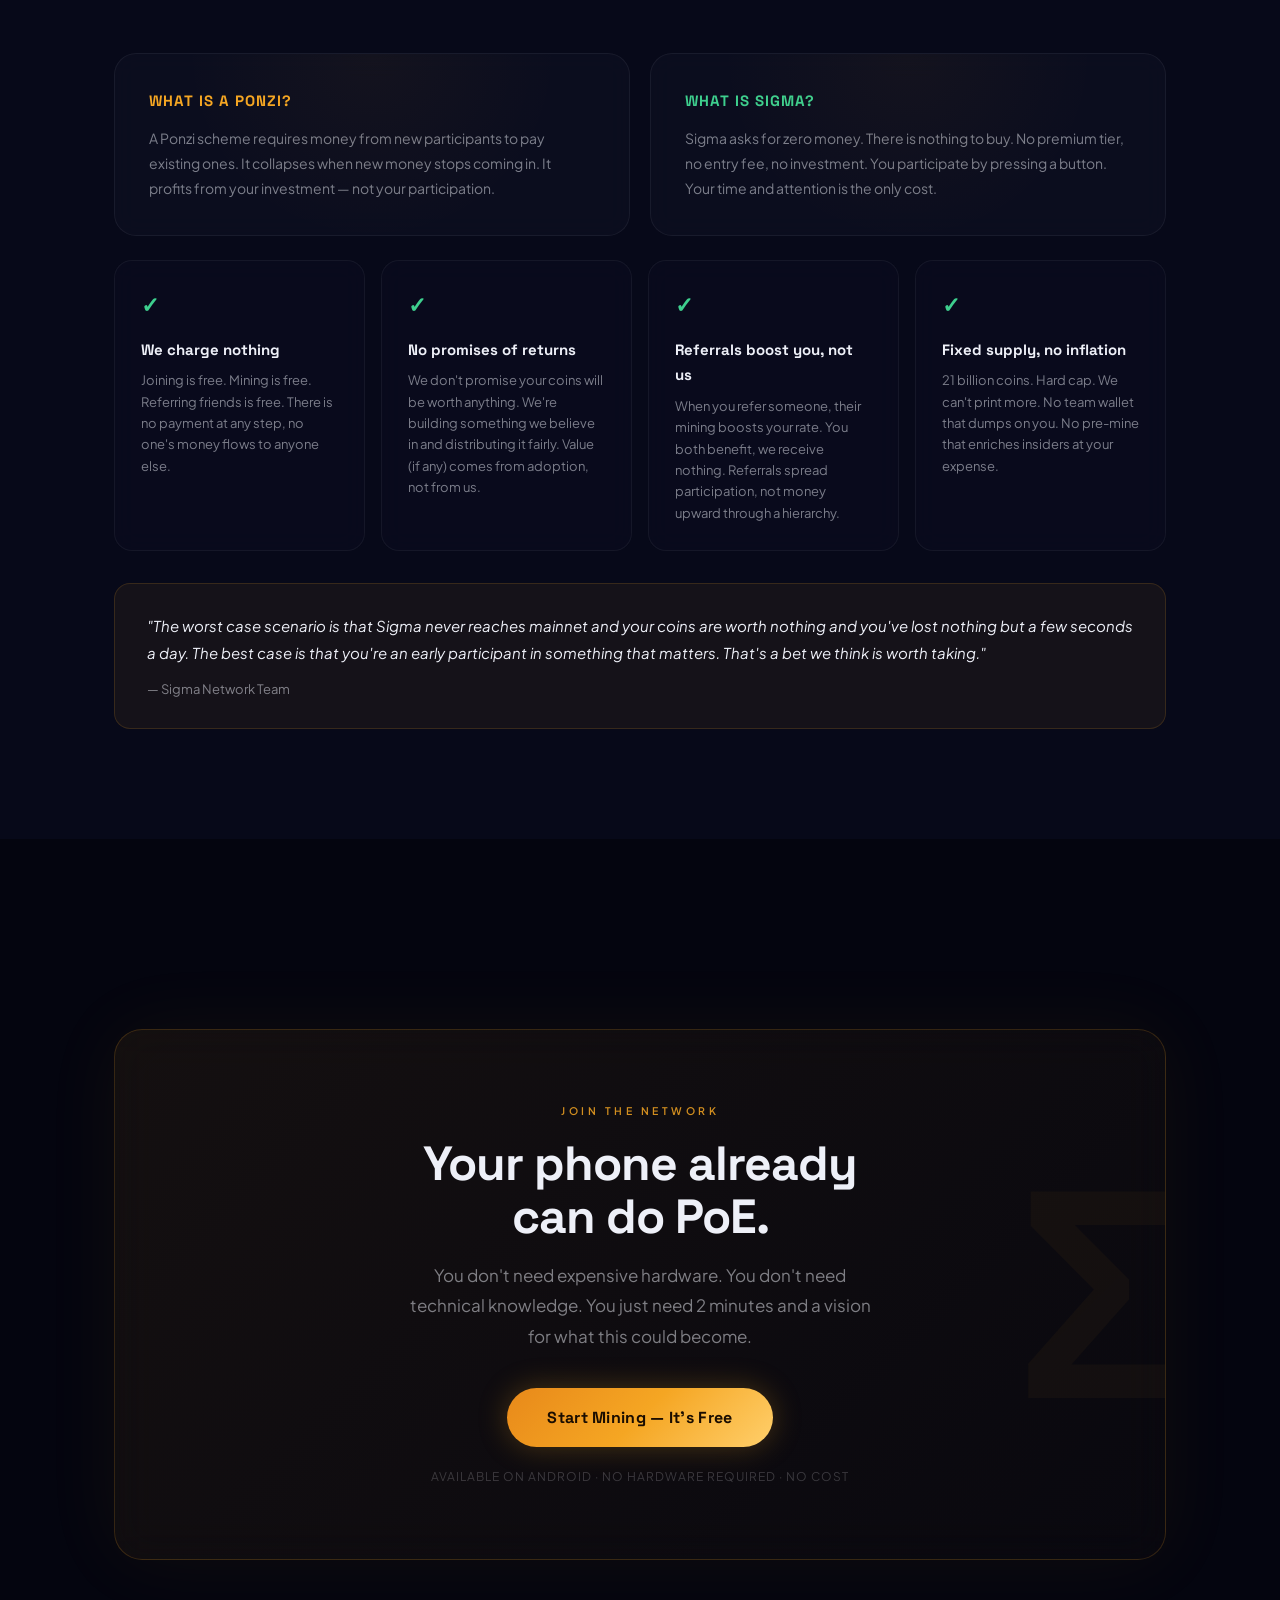
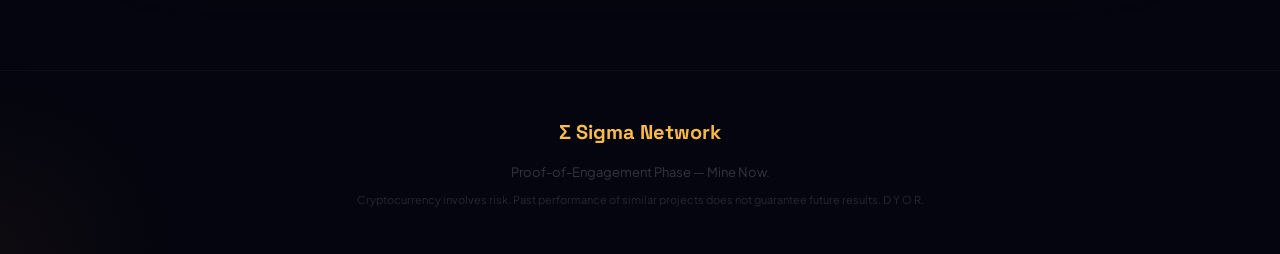
==== commit a3584162: "Add files via upload" ====
--- a/index.html
+++ b/index.html
@@ -42,6 +42,7 @@
 
 <!-- Hero -->
 <section class="hero">
+  <div class="hero-core"></div>
   <div>
     <div class="hero-badge">PoE Is Live — Start Mining Now</div>
 
--- a/style.css
+++ b/style.css
@@ -508,3 +508,22 @@
   .hero-tagline{font-size:12px;letter-spacing:4px;}
   #particle-canvas{opacity:0.5;}
 }
+
+
+/* Orbital background upgrade */
+.hero-core{
+  position:absolute;
+  width:900px;
+  height:900px;
+  left:50%;
+  top:50%;
+  transform:translate(-50%,-50%);
+  border-radius:50%;
+  background:radial-gradient(circle,rgba(245,166,35,0.12),transparent 70%);
+  filter:blur(50px);
+  pointer-events:none;
+}
+
+#particle-canvas{
+  opacity:0.9;
+}
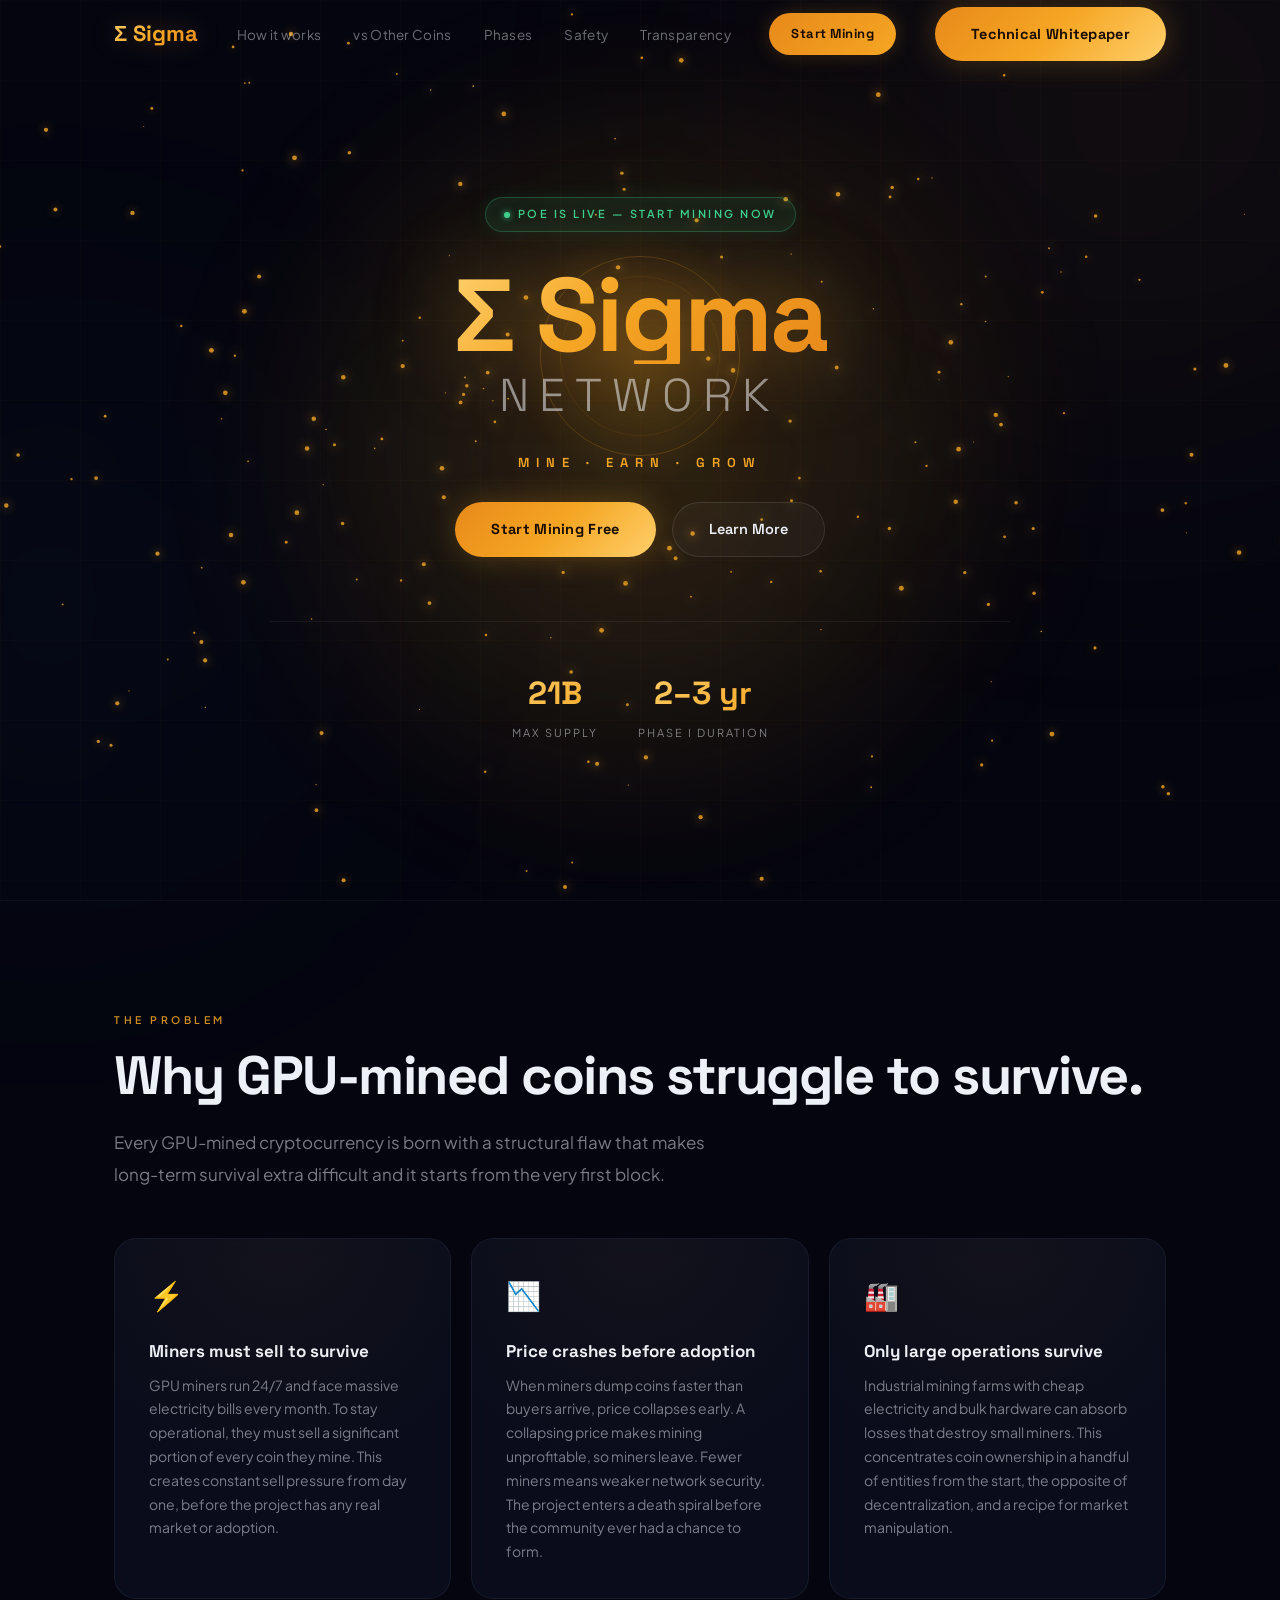
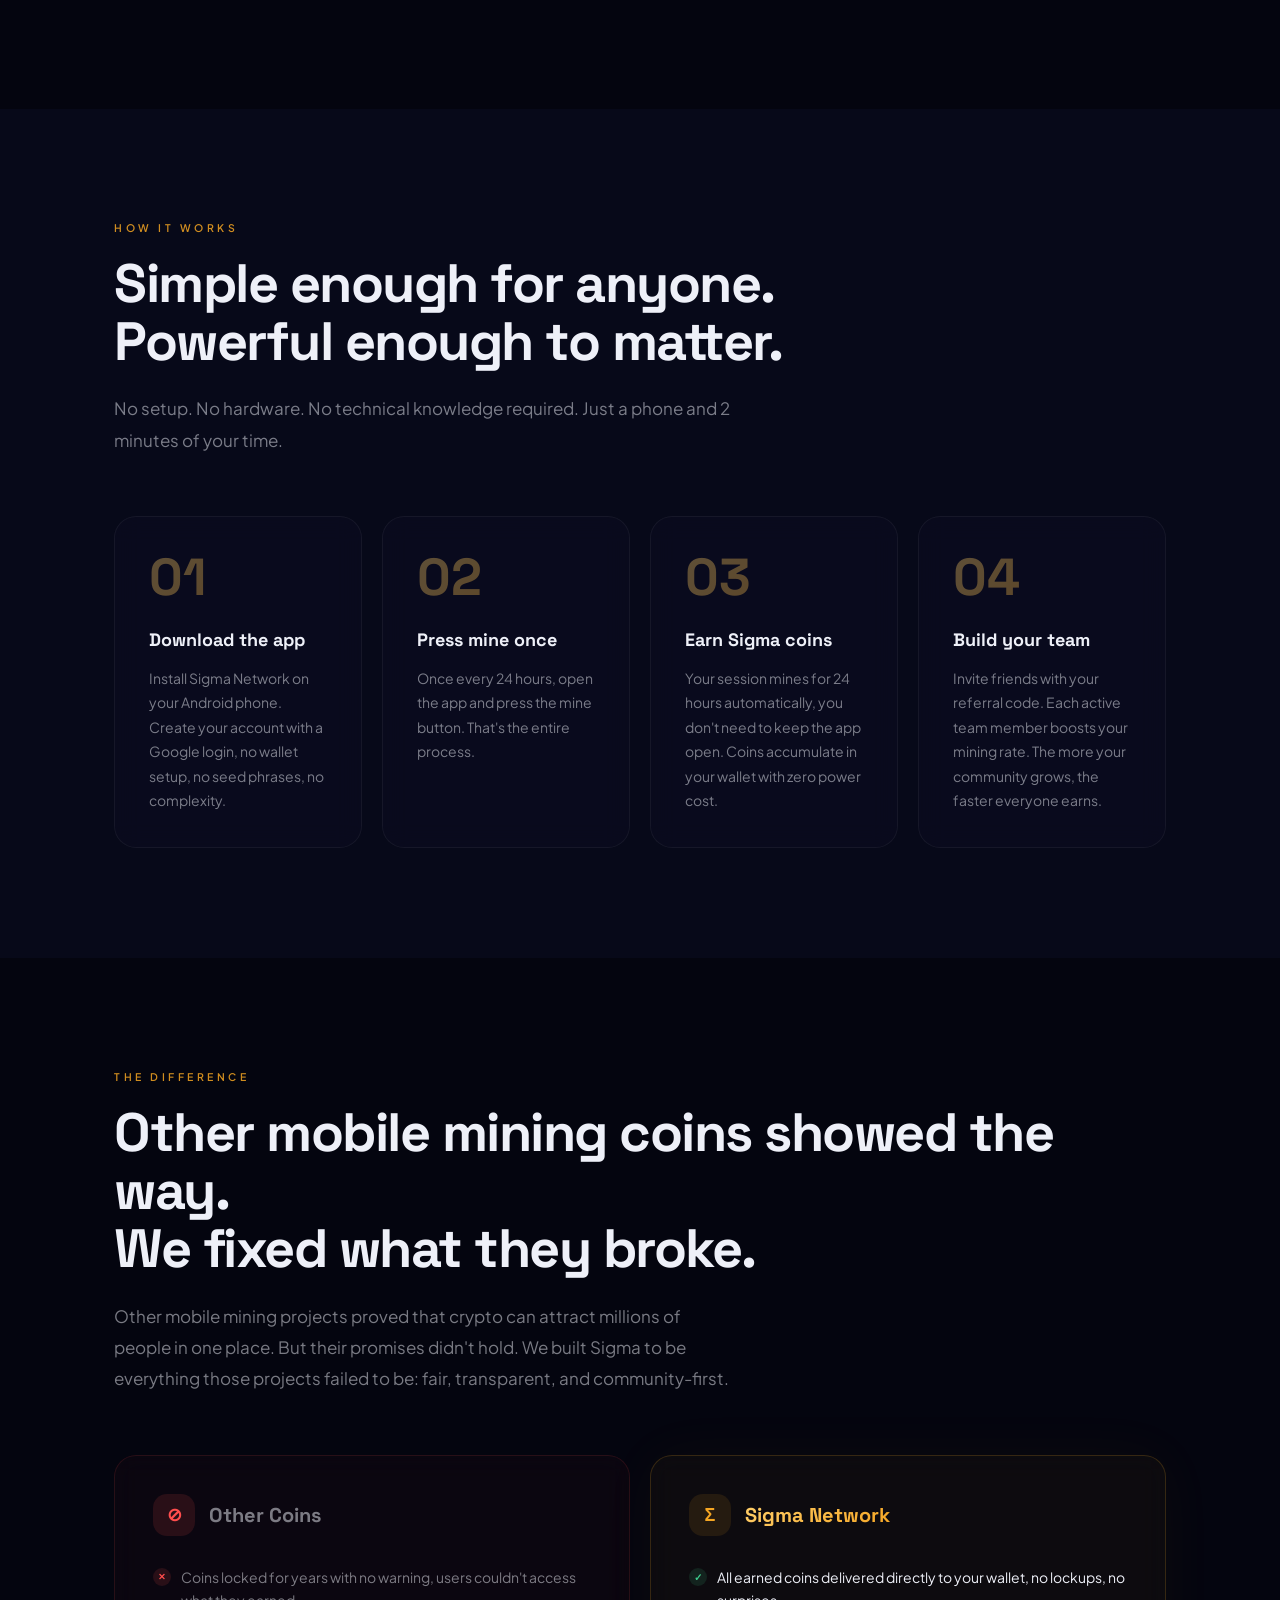
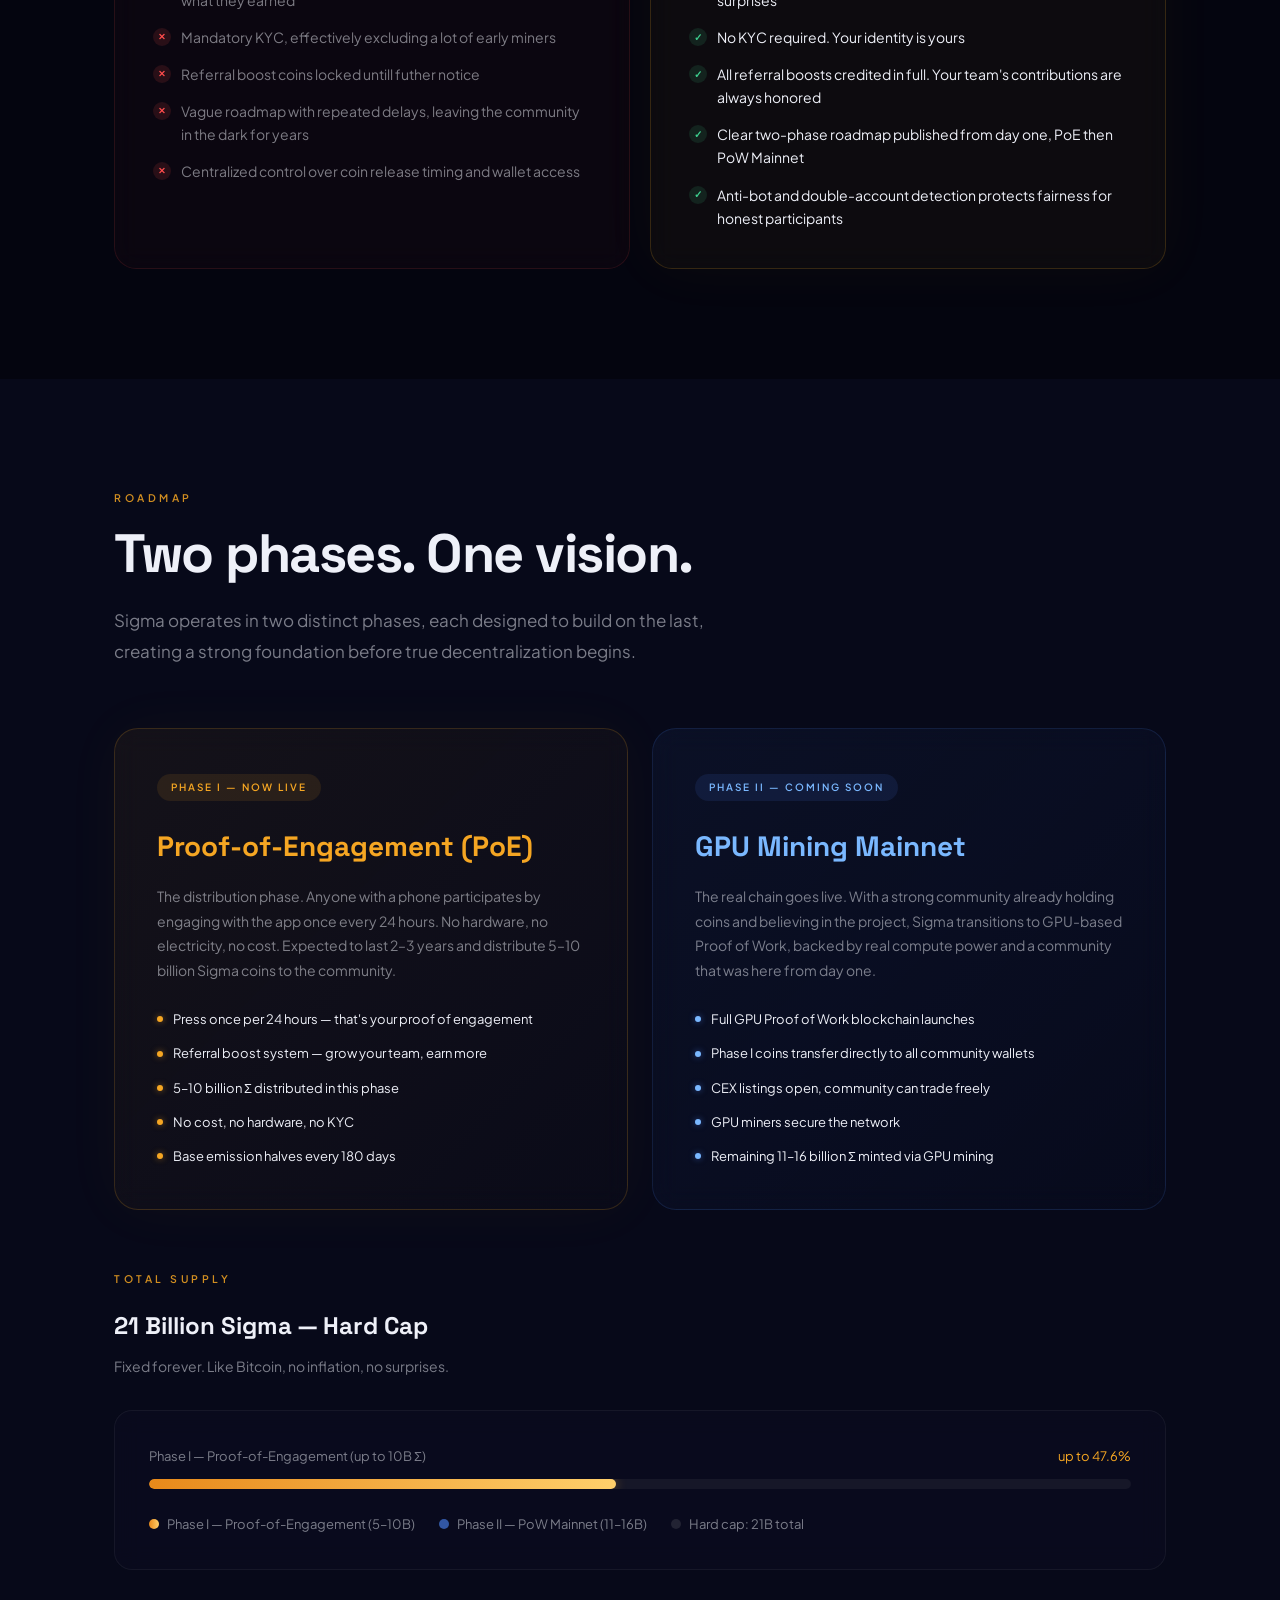
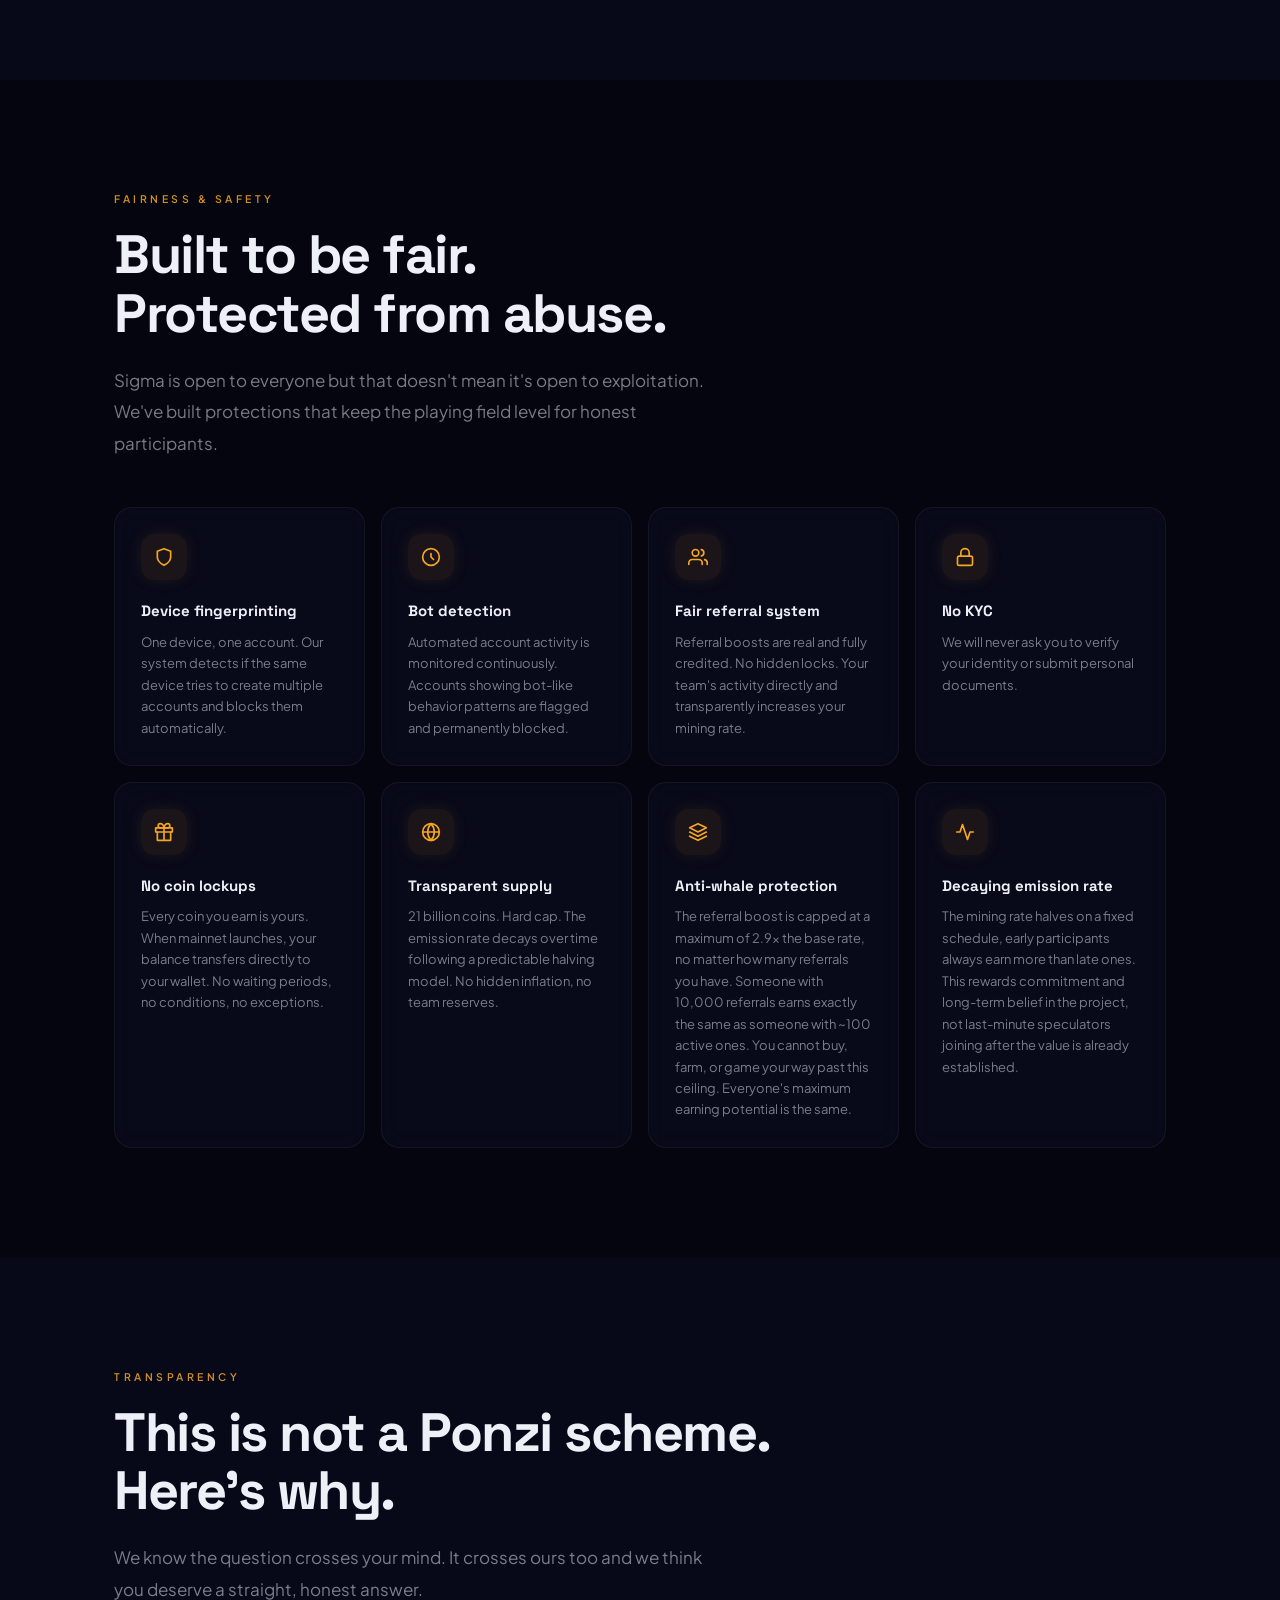
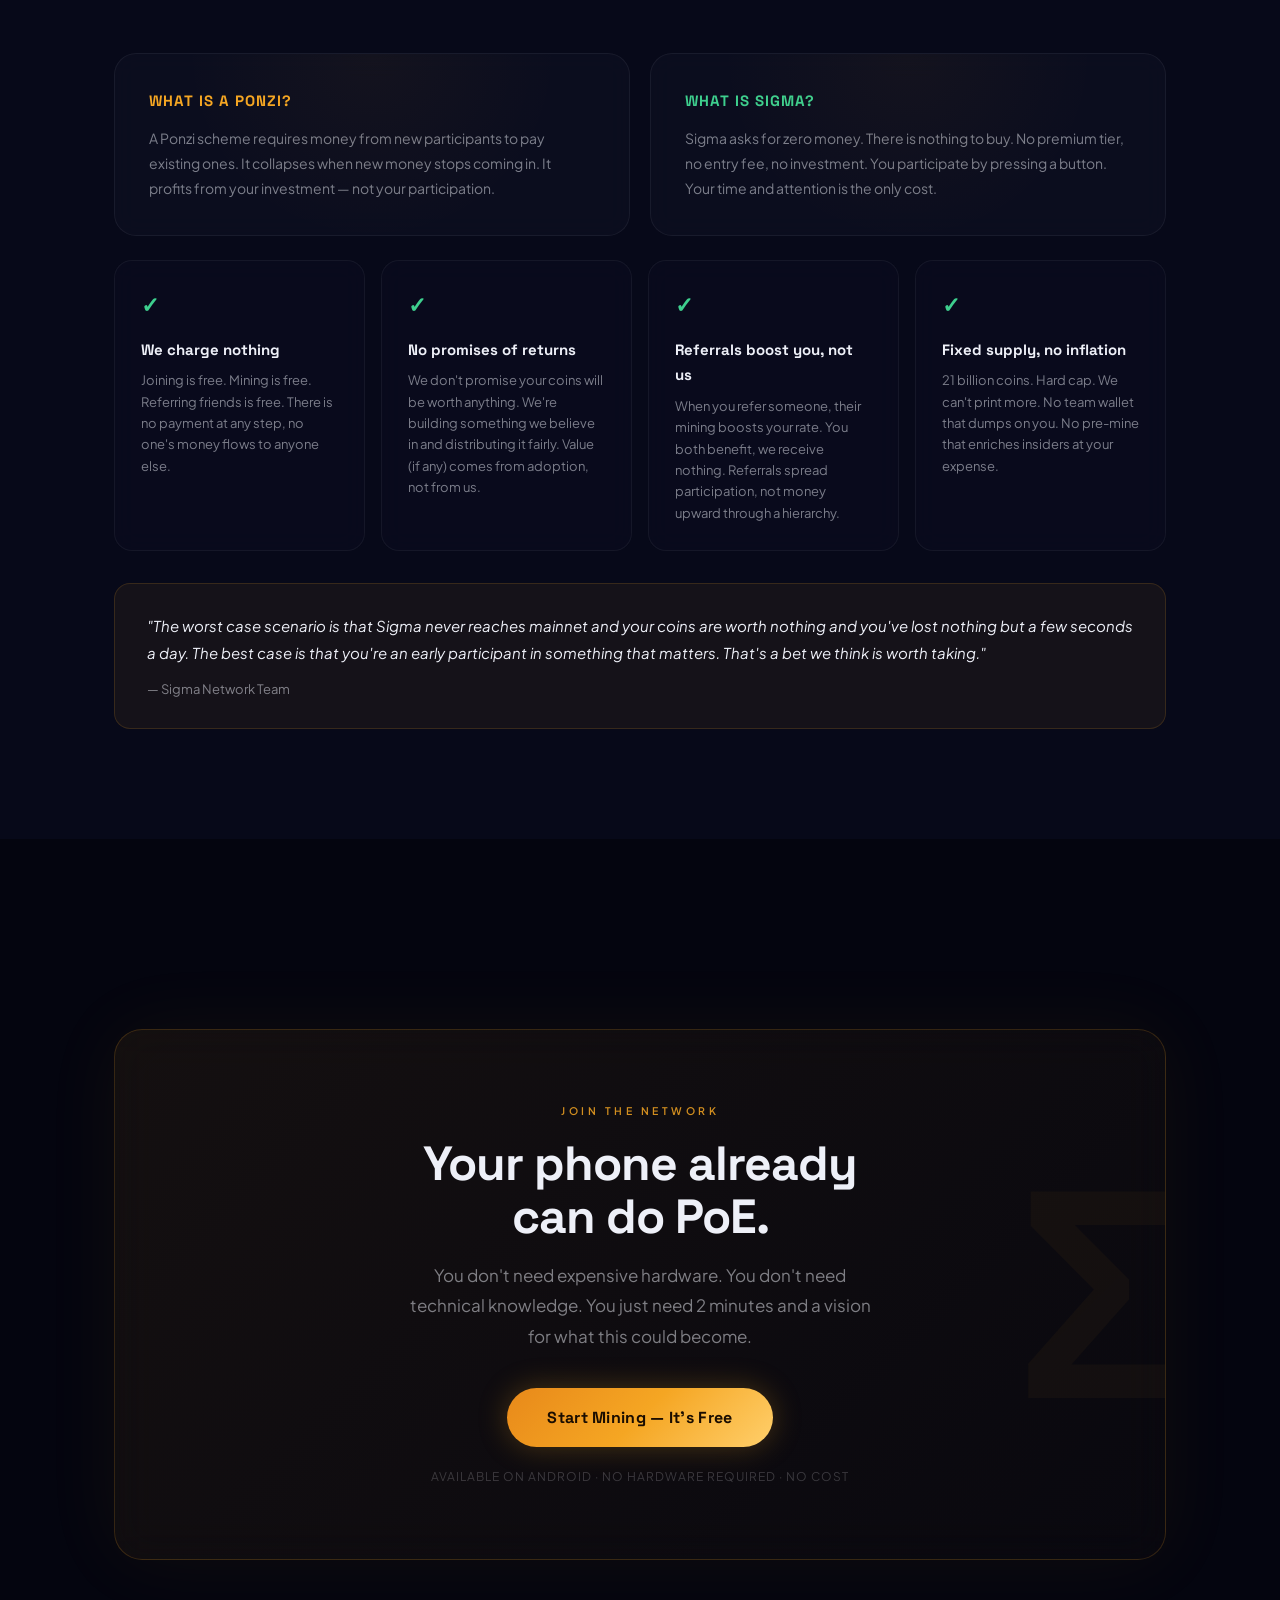
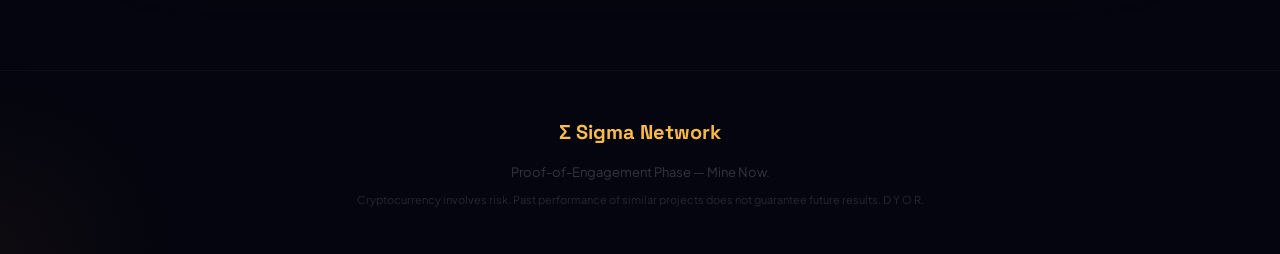
==== commit 6a95339a: "Update index.html added button for whitepaper" ====
--- a/index.html
+++ b/index.html
@@ -26,6 +26,7 @@
       <li><a href="#transparency">Transparency</a></li>
     </ul>
     <a href="https://play.google.com/store/apps/details?id=io.sigmanetwork.app&pcampaignid=web_share" target="_blank" rel="noopener" class="nav-cta desktop-only">Start Mining</a>
+    <a href="whitepaper.pdf" target="_blank" rel="noopener" class="btn-primary">Technical Whitepaper</a>
     <button class="hamburger" id="hamburger" onclick="toggleMenu()" aria-label="Menu">
       <span></span><span></span><span></span>
     </button>
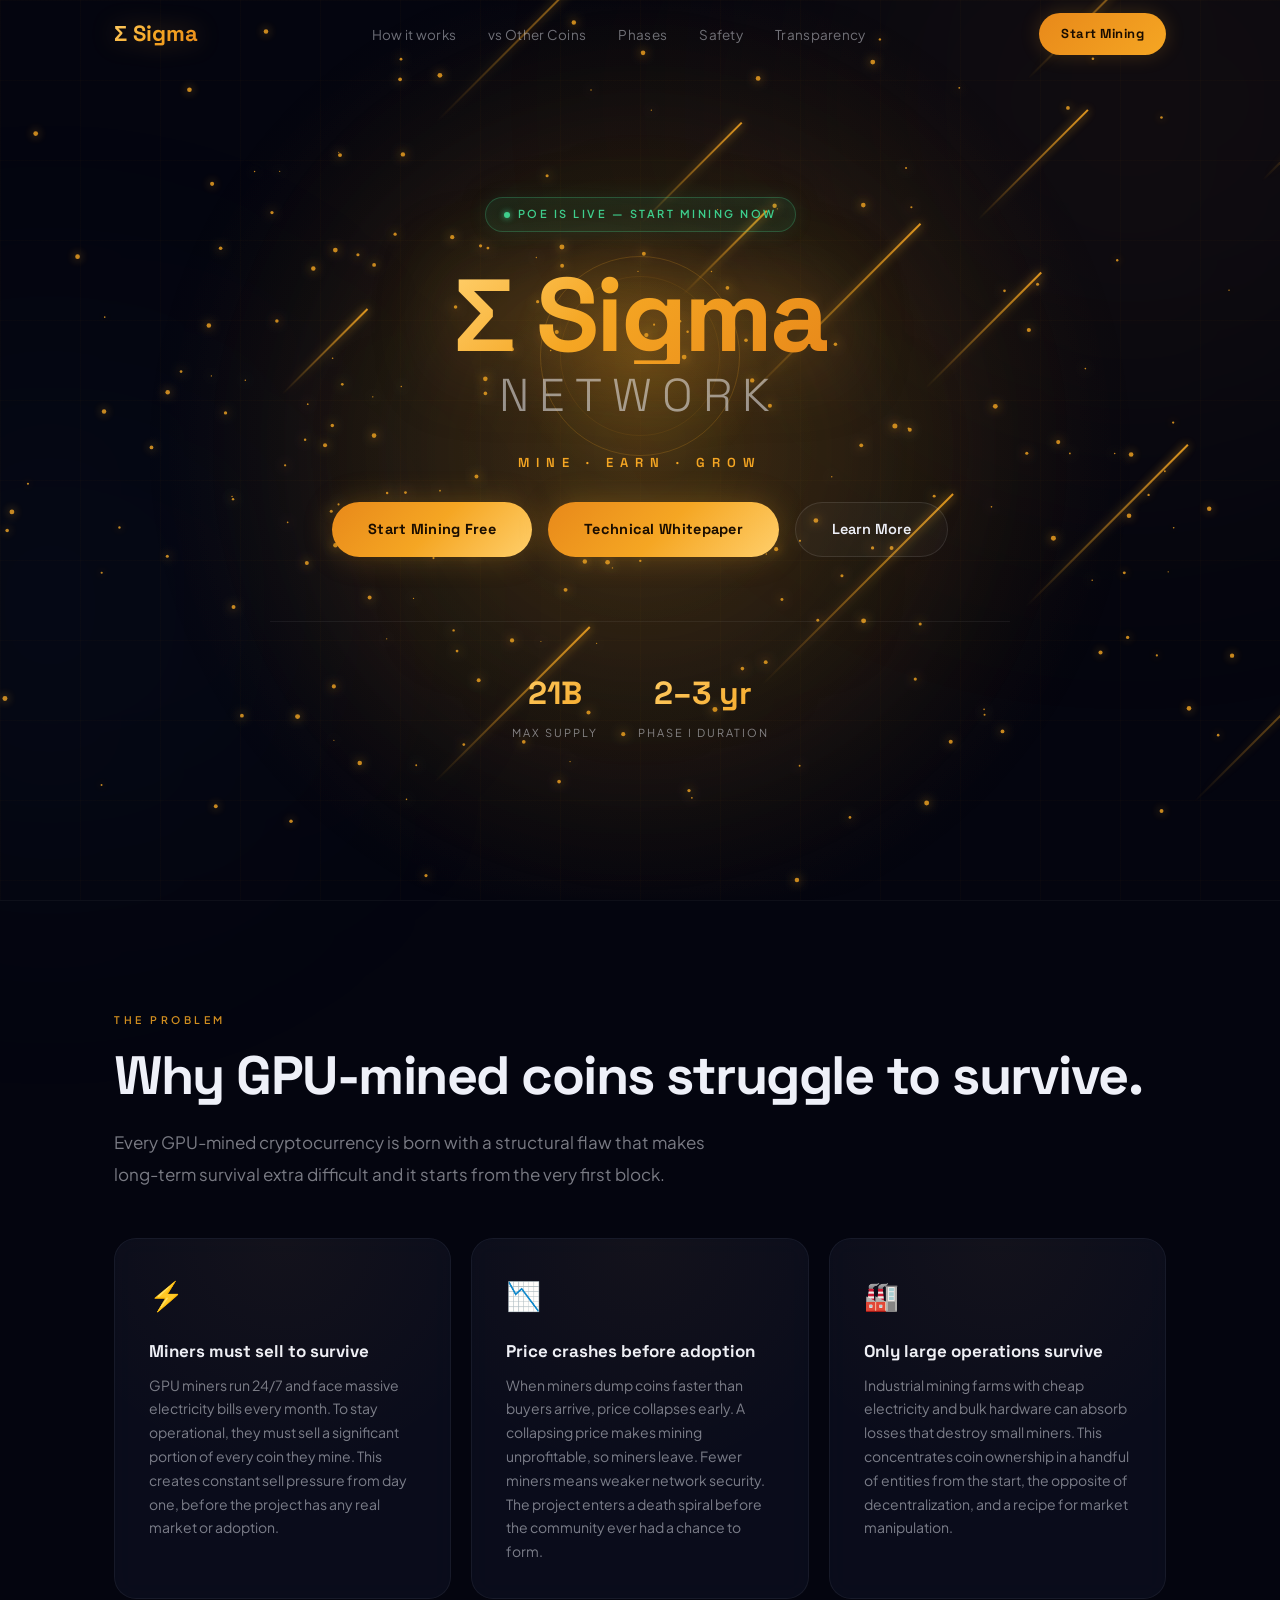
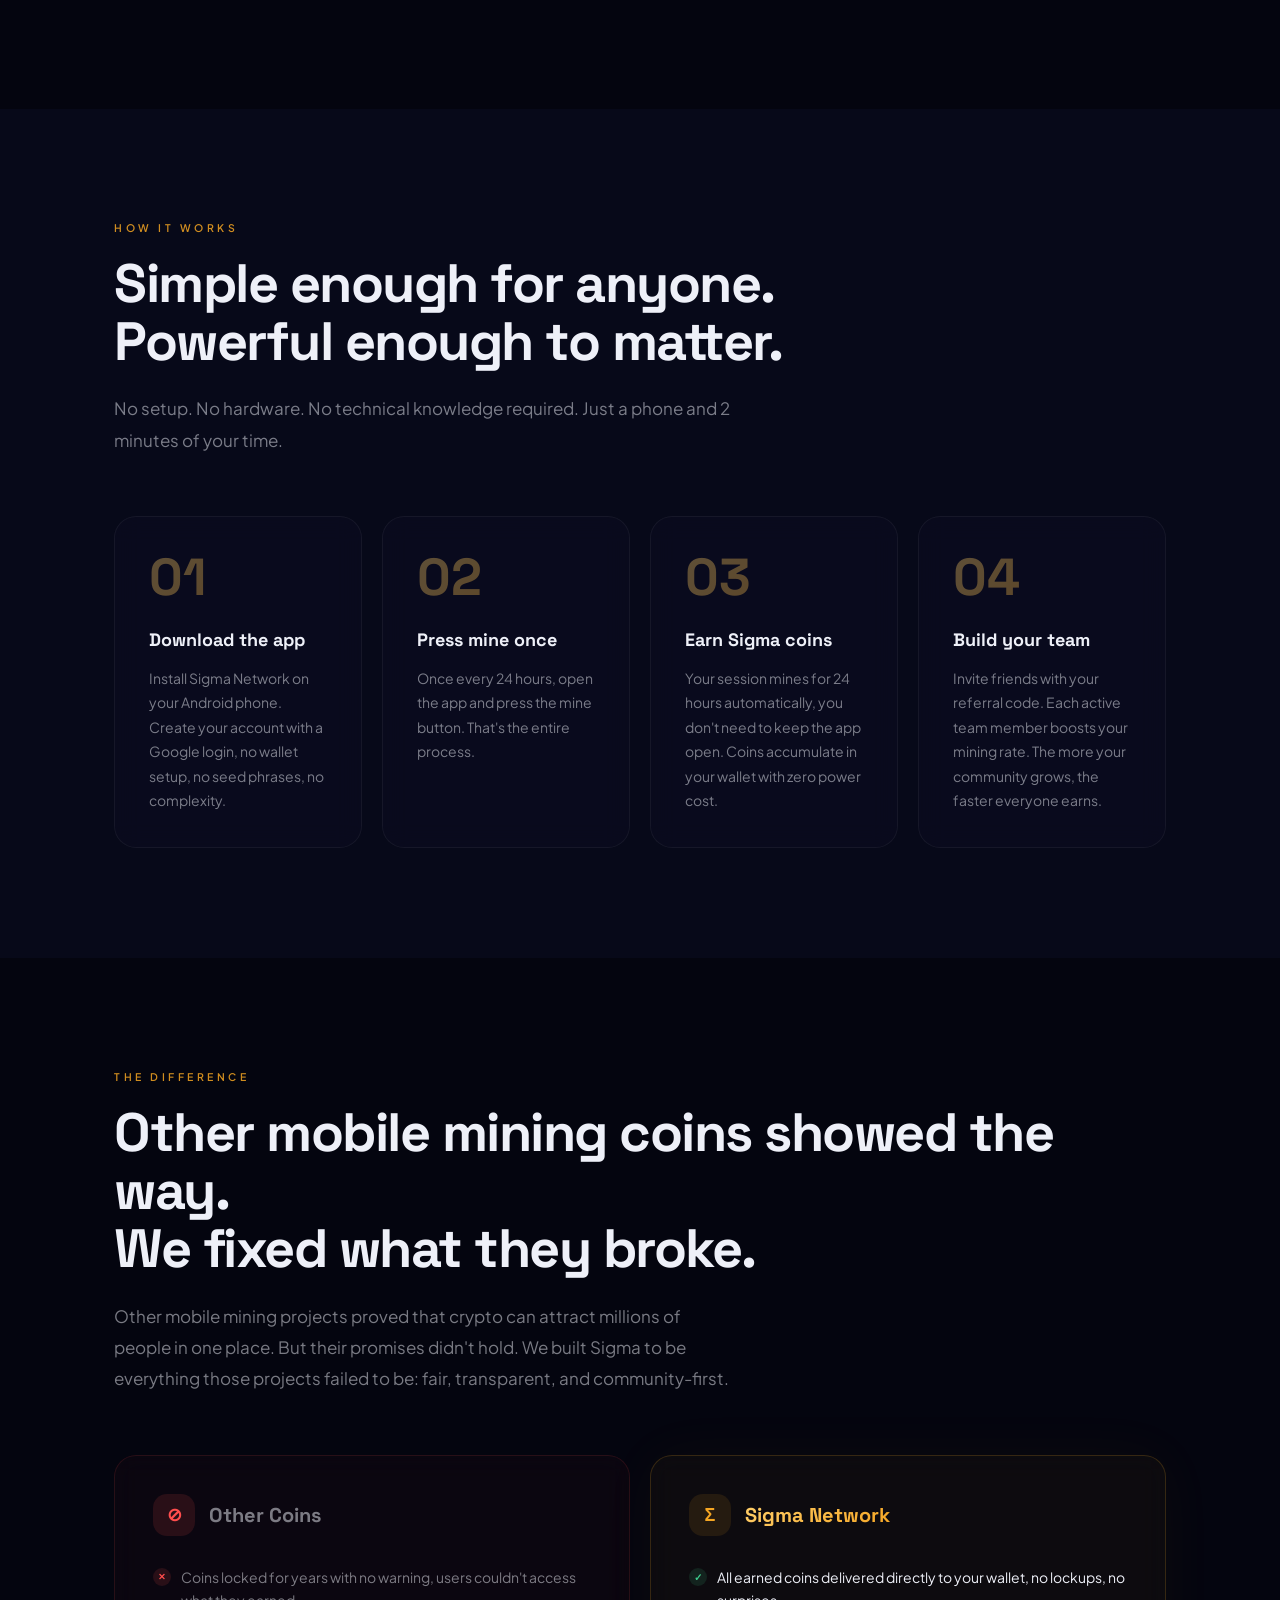
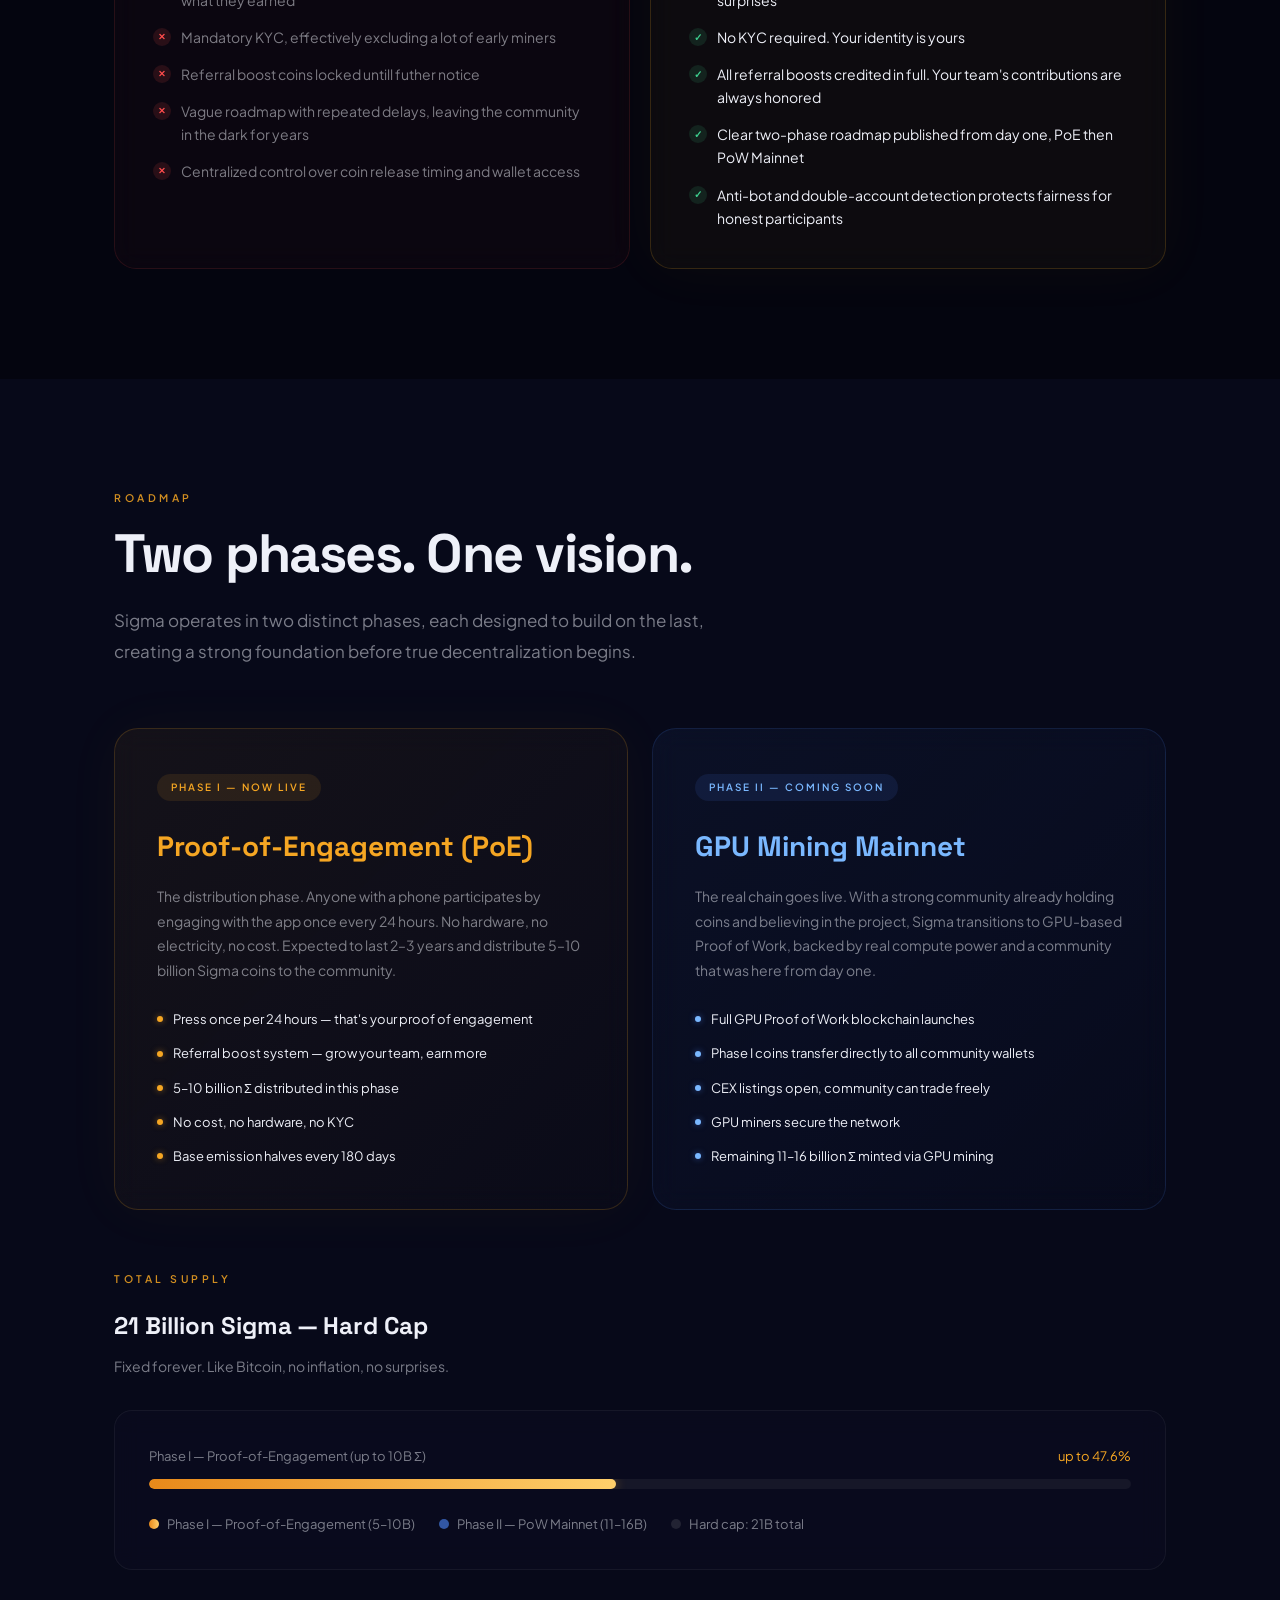
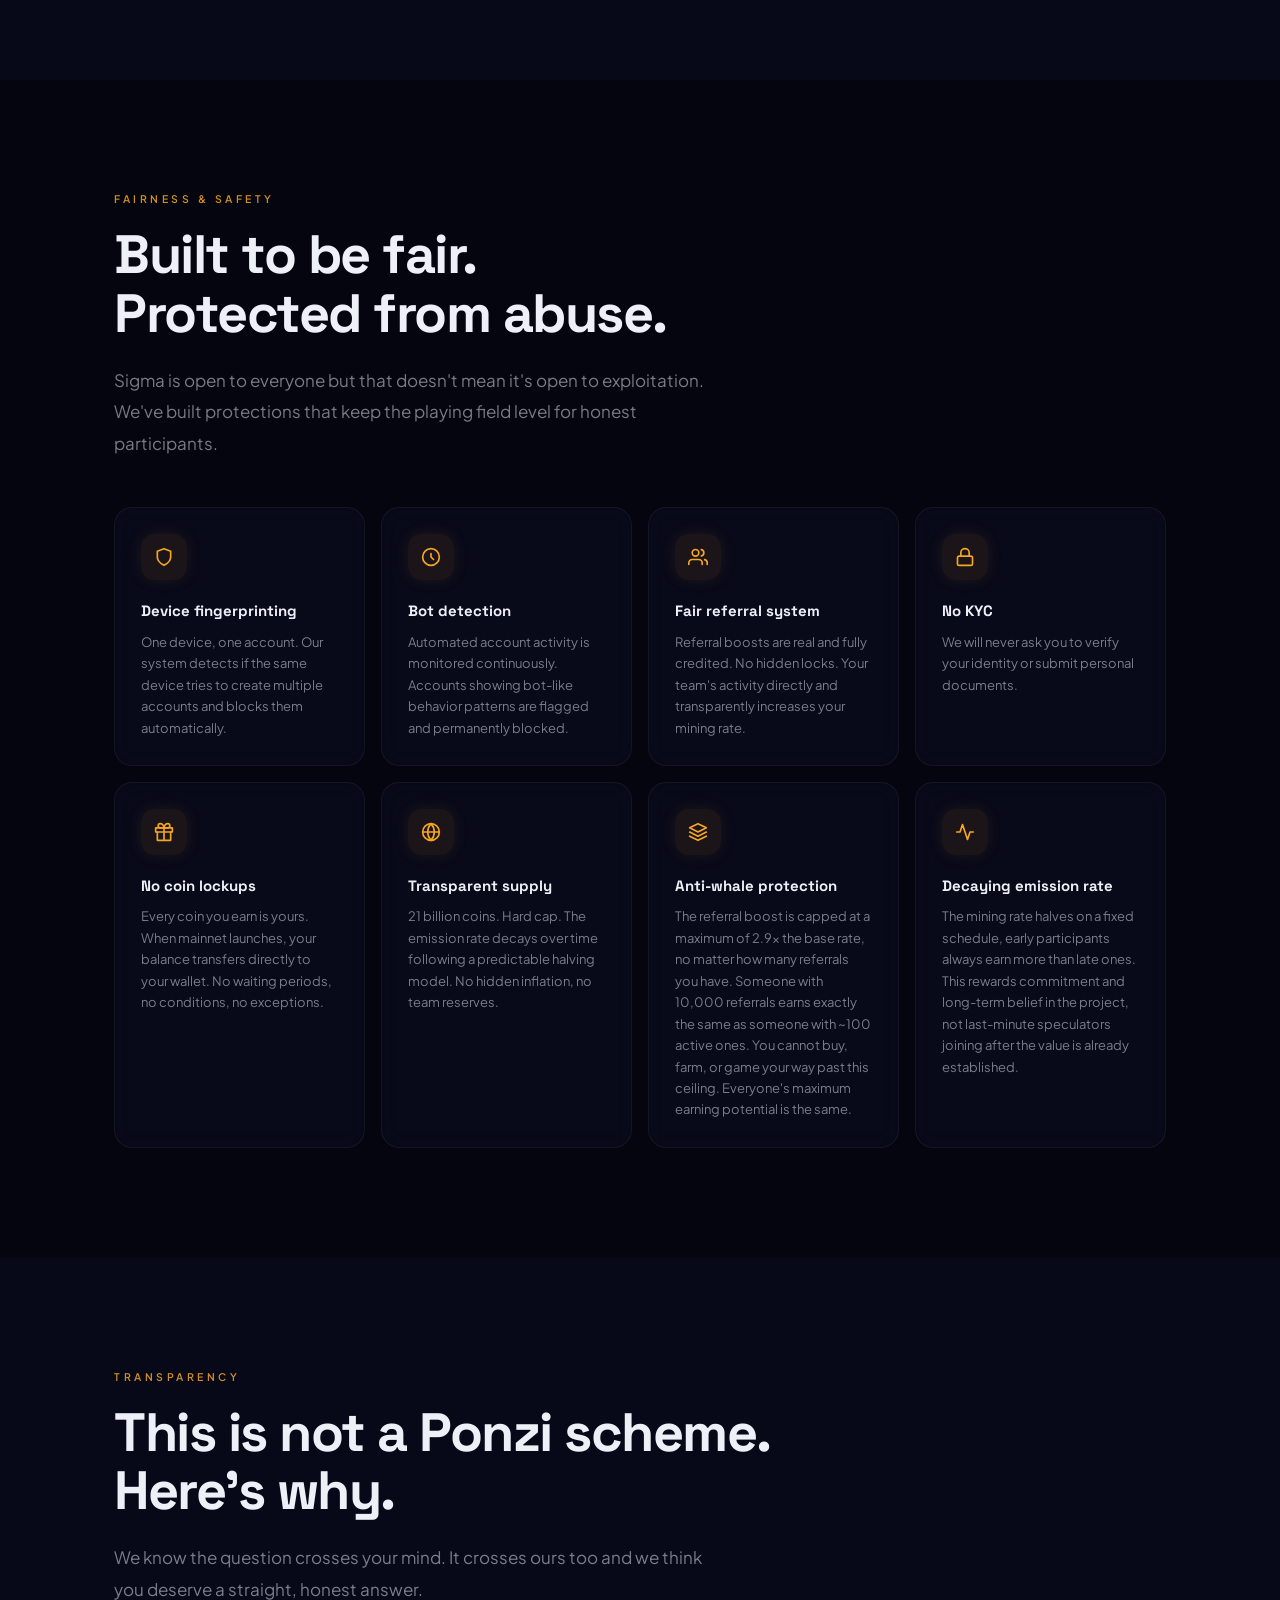
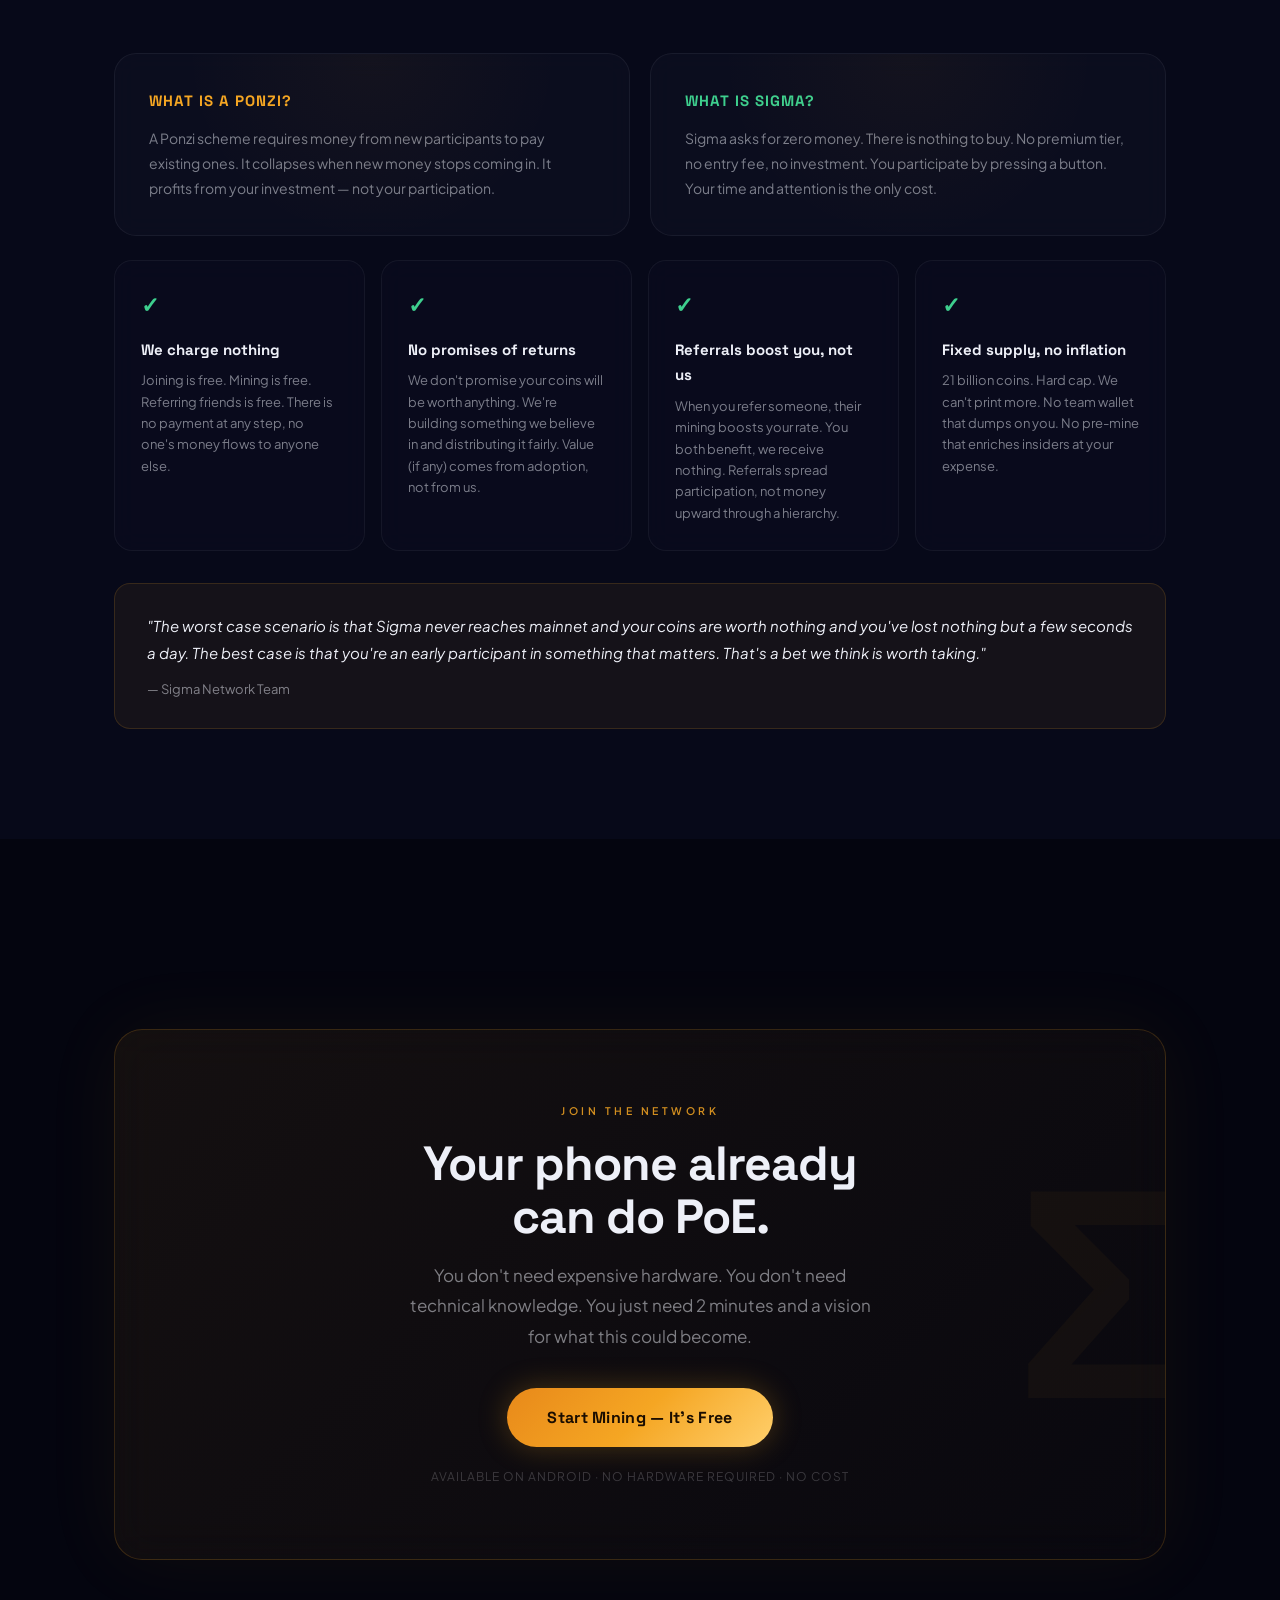
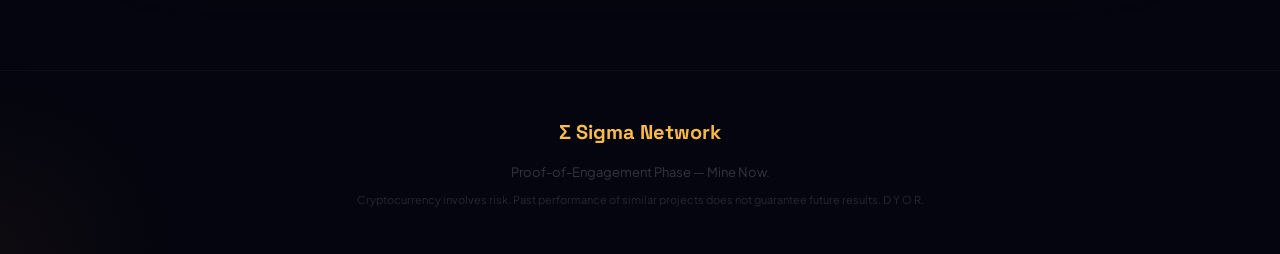
==== commit 688b1361: "Update index.html" ====
--- a/index.html
+++ b/index.html
@@ -26,8 +26,7 @@
       <li><a href="#transparency">Transparency</a></li>
     </ul>
     <a href="https://play.google.com/store/apps/details?id=io.sigmanetwork.app&pcampaignid=web_share" target="_blank" rel="noopener" class="nav-cta desktop-only">Start Mining</a>
-    <a href="whitepaper.pdf" target="_blank" rel="noopener" class="btn-primary">Technical Whitepaper</a>
-    <button class="hamburger" id="hamburger" onclick="toggleMenu()" aria-label="Menu">
+        <button class="hamburger" id="hamburger" onclick="toggleMenu()" aria-label="Menu">
       <span></span><span></span><span></span>
     </button>
   </div>
@@ -62,6 +61,7 @@
 
     <div class="hero-actions">
       <a href="https://play.google.com/store/apps/details?id=io.sigmanetwork.app&pcampaignid=web_share" target="_blank" rel="noopener" class="btn-primary">Start Mining Free</a>
+      <a href="whitepaper.pdf" target="_blank" rel="noopener" class="btn-primary">Technical Whitepaper</a>
       <a href="#how" class="btn-secondary">Learn More</a>
     </div>
     <div class="hero-stats">
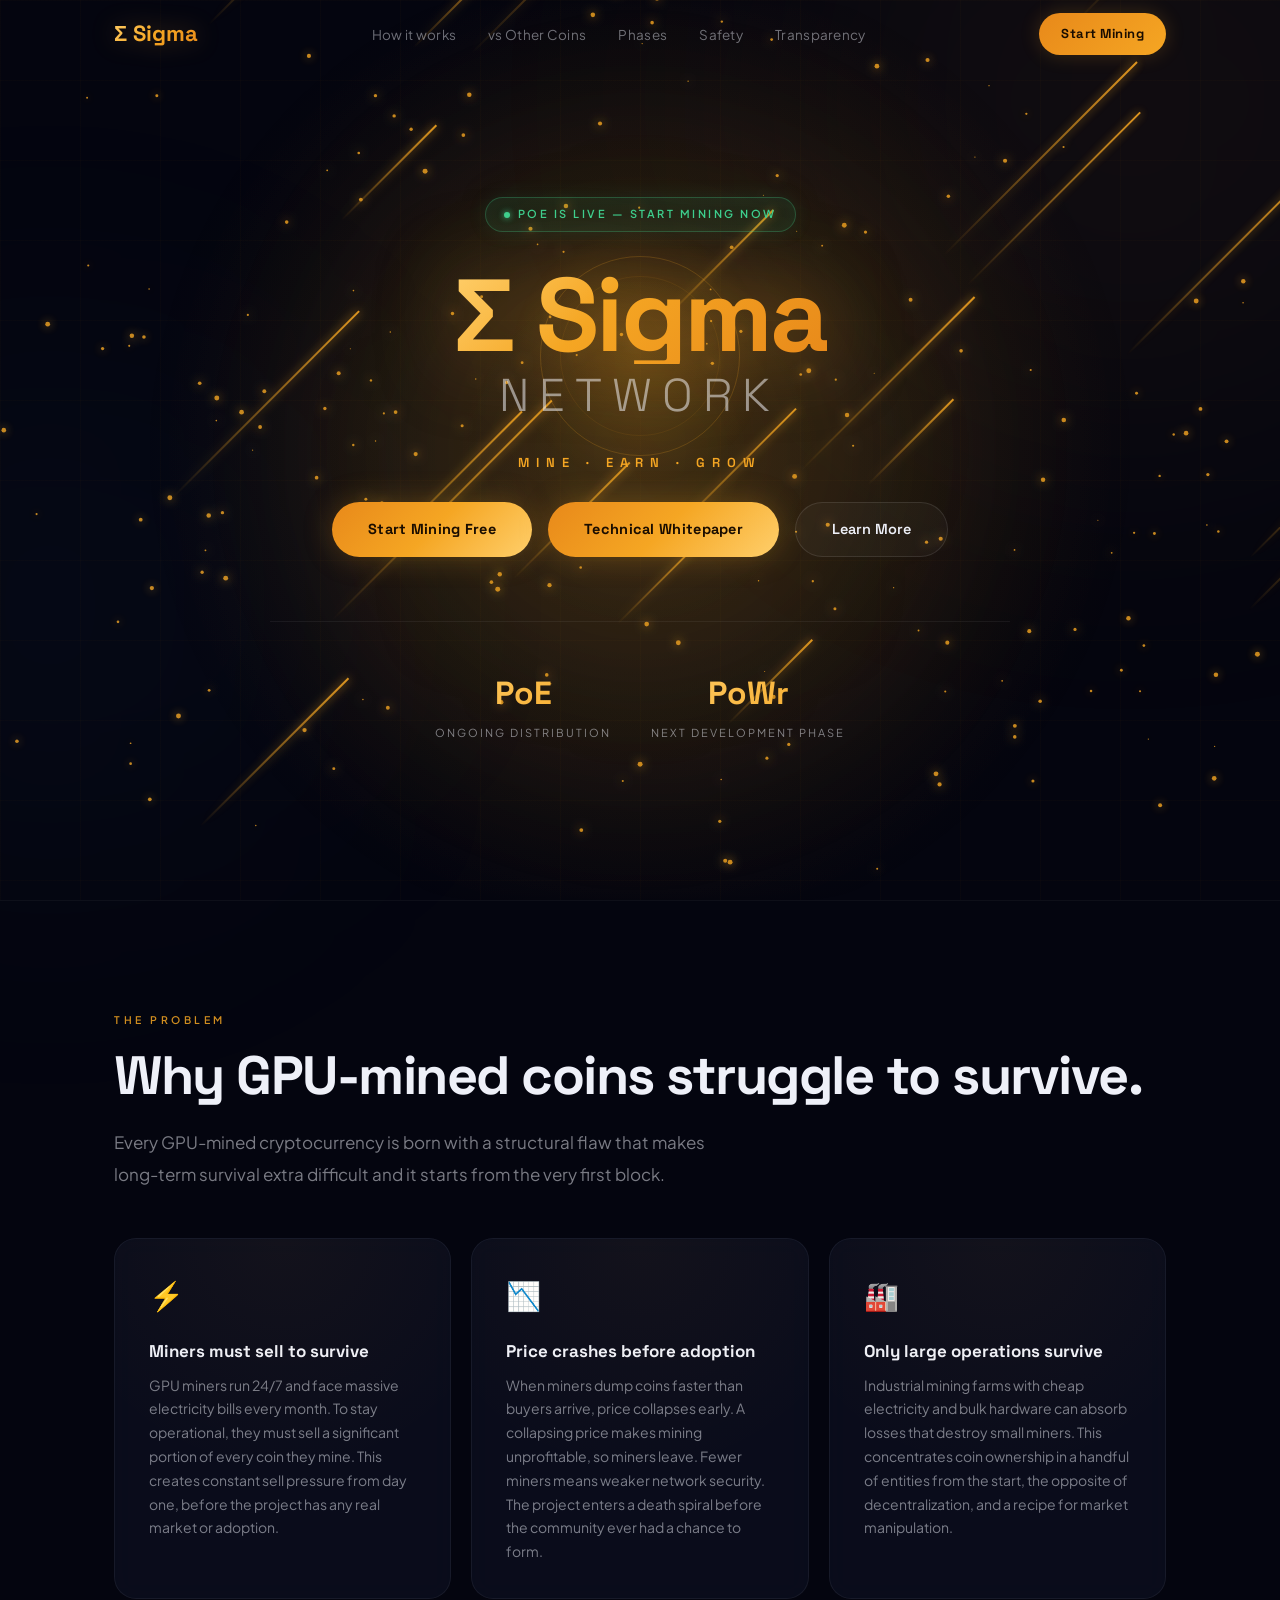
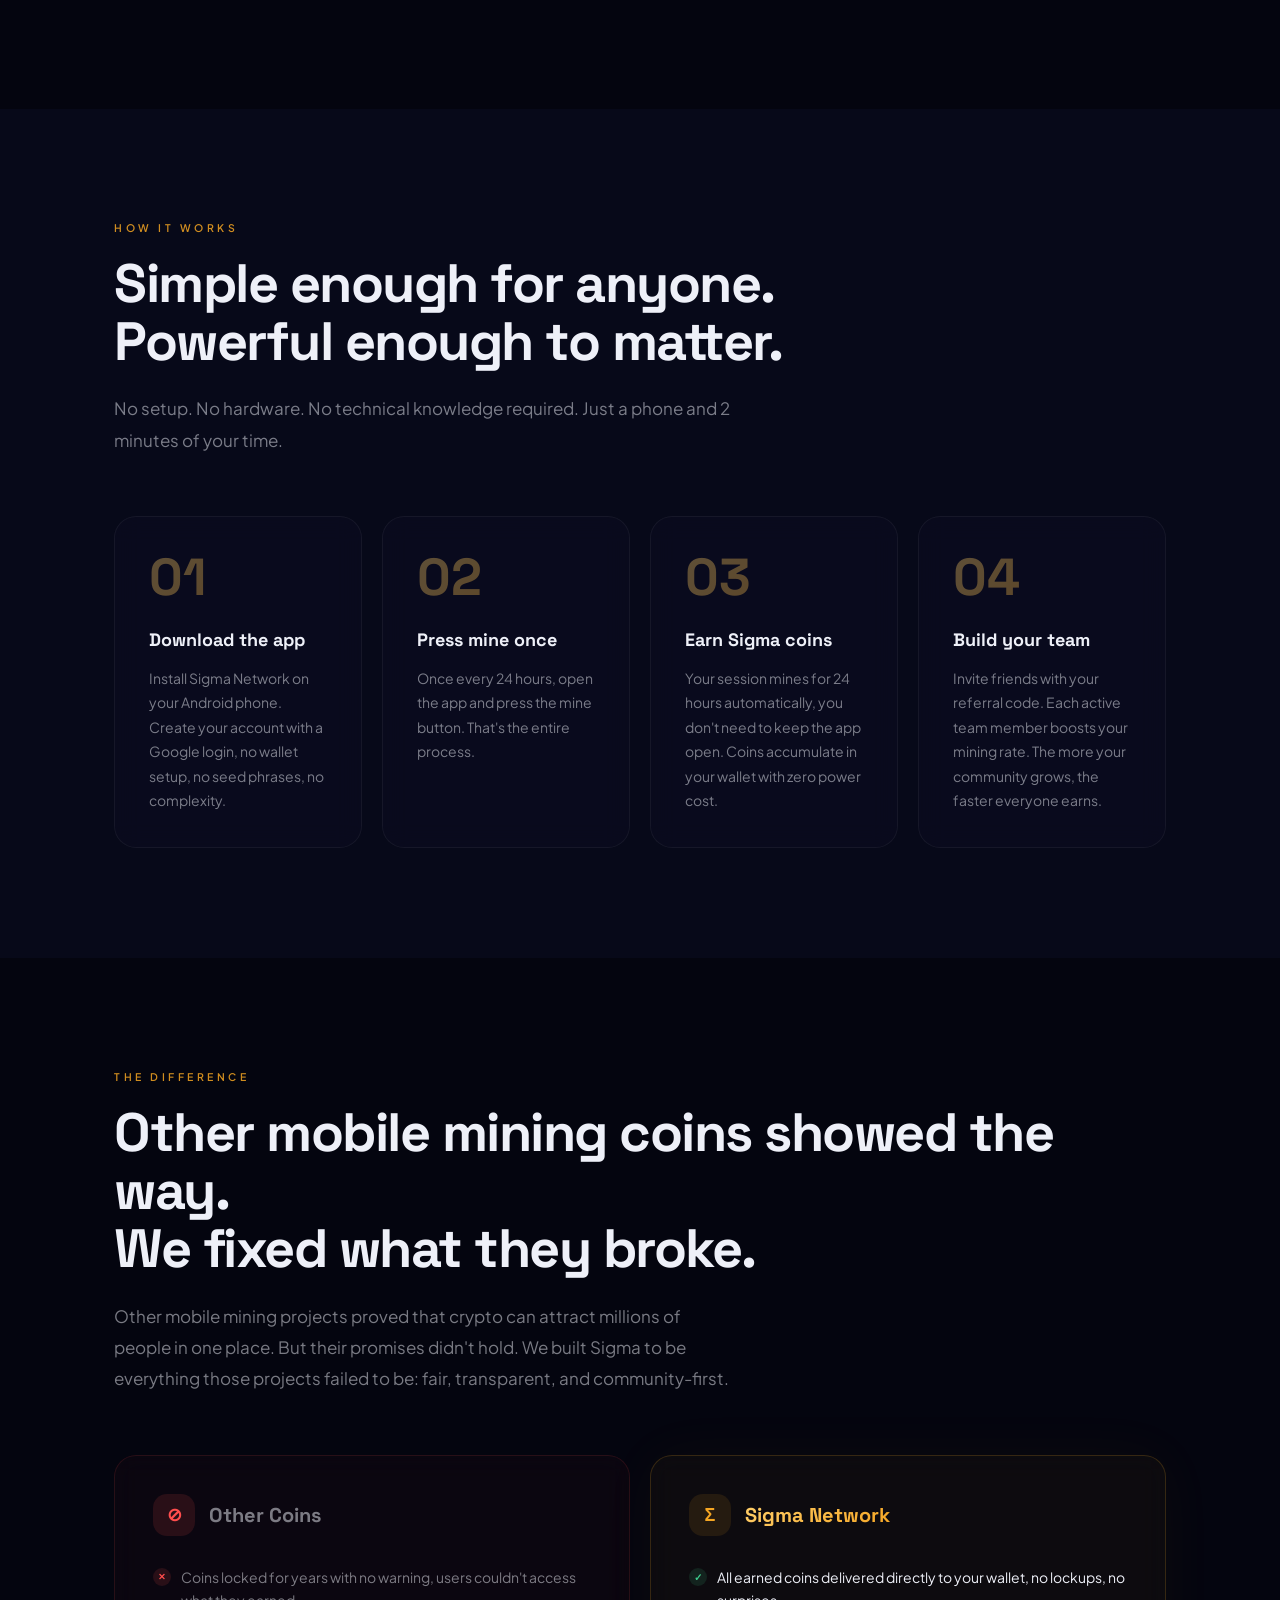
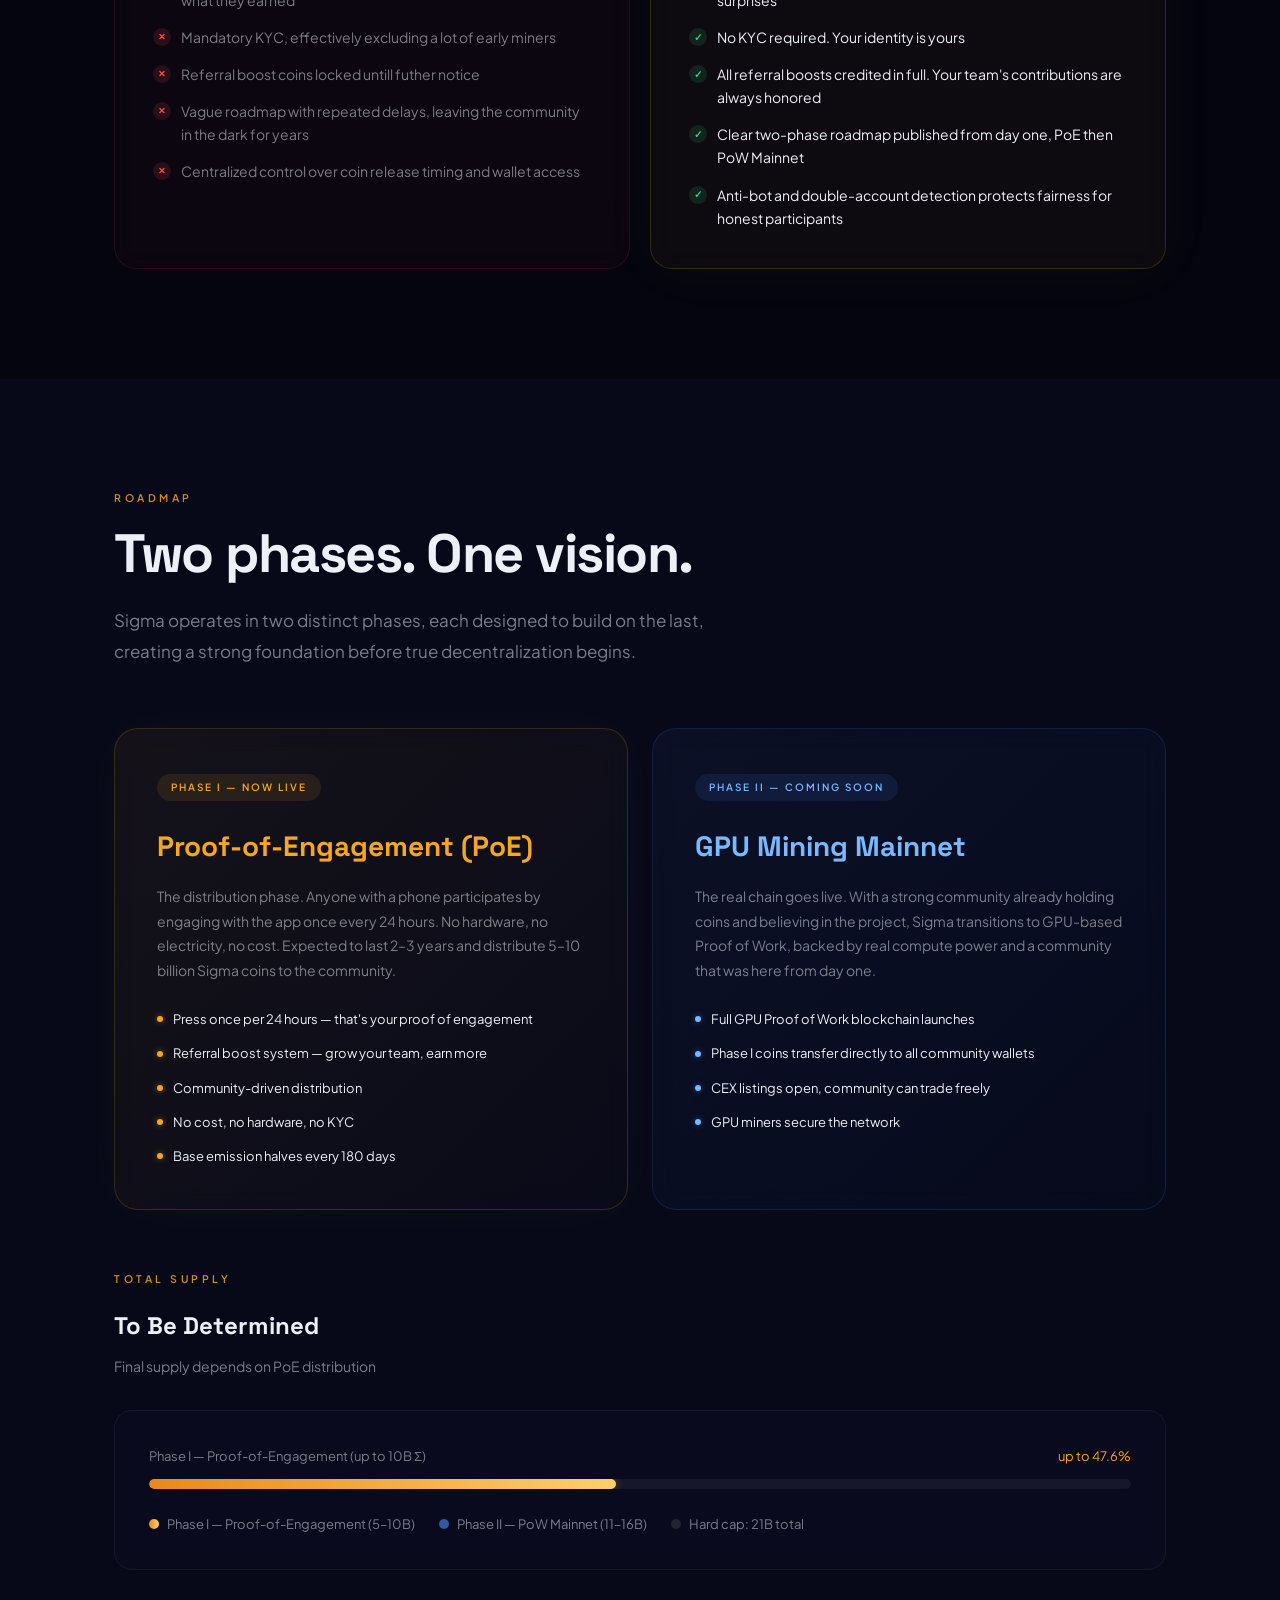
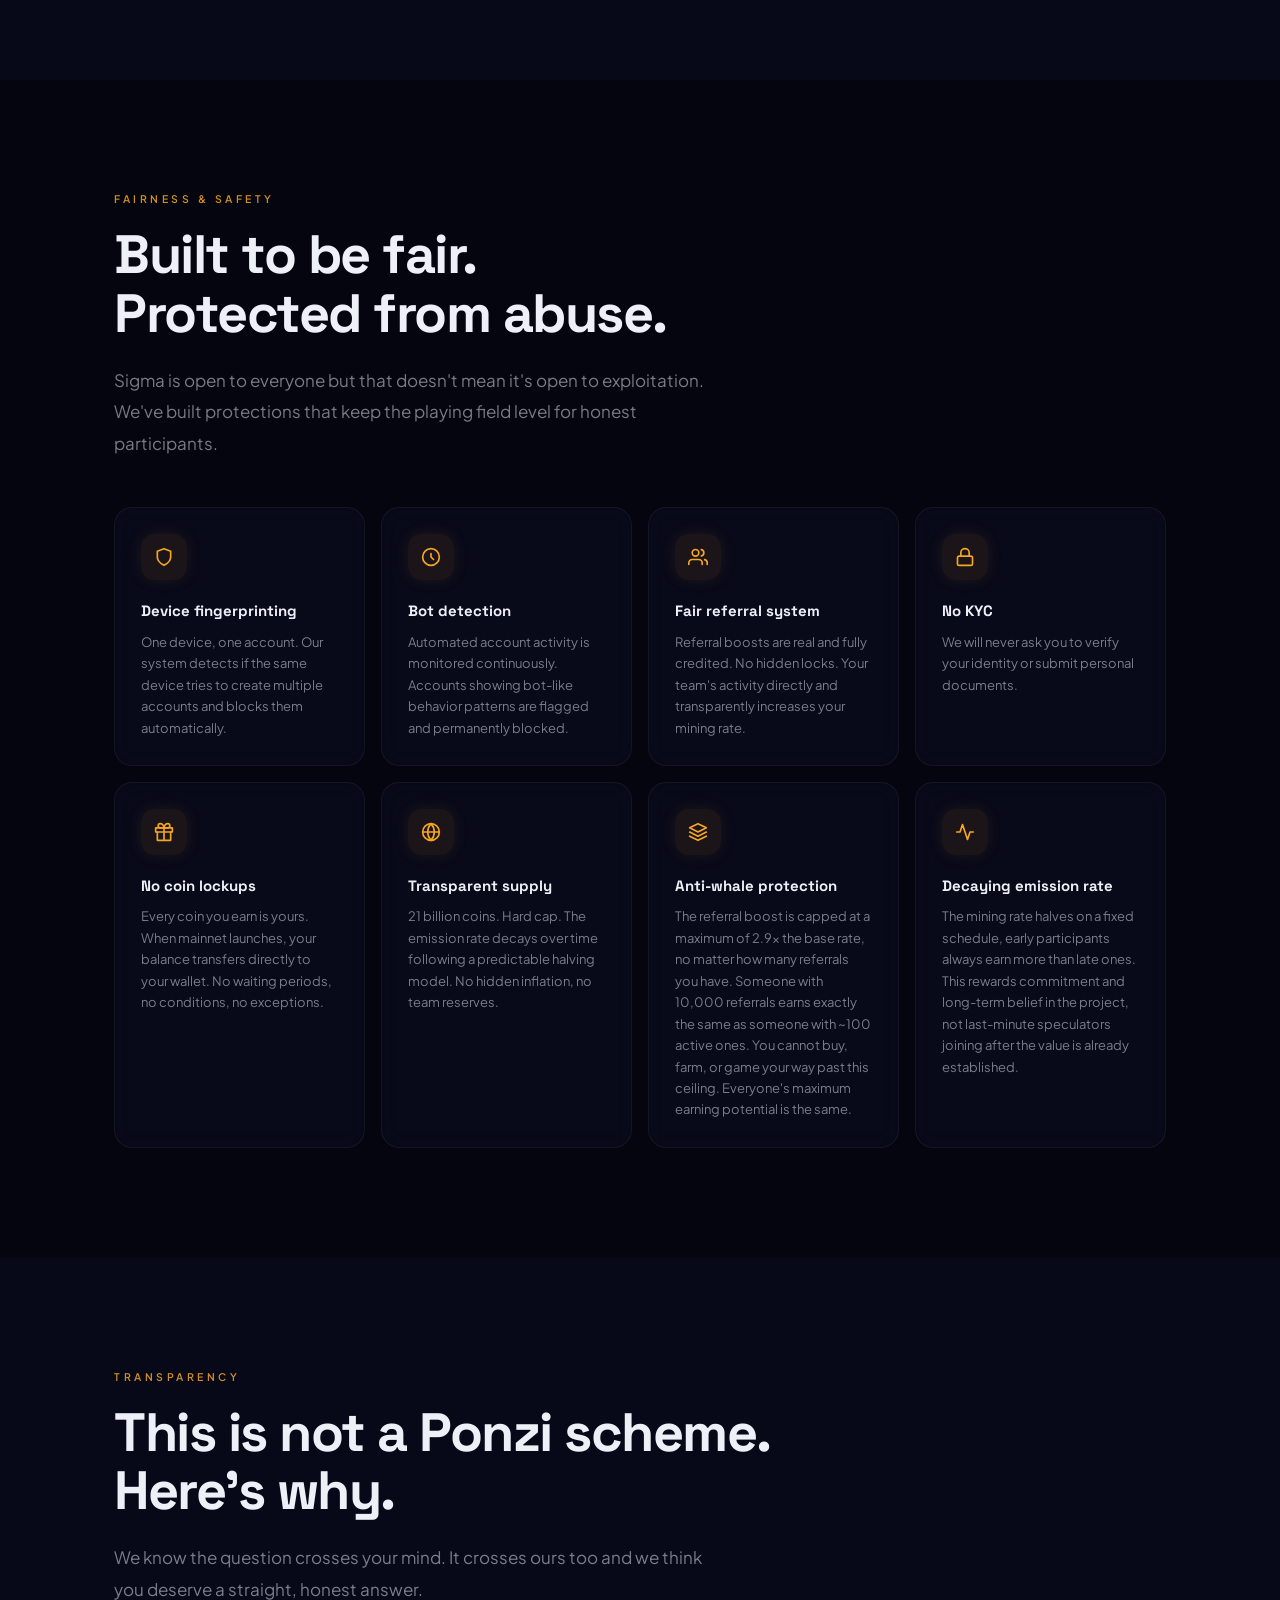
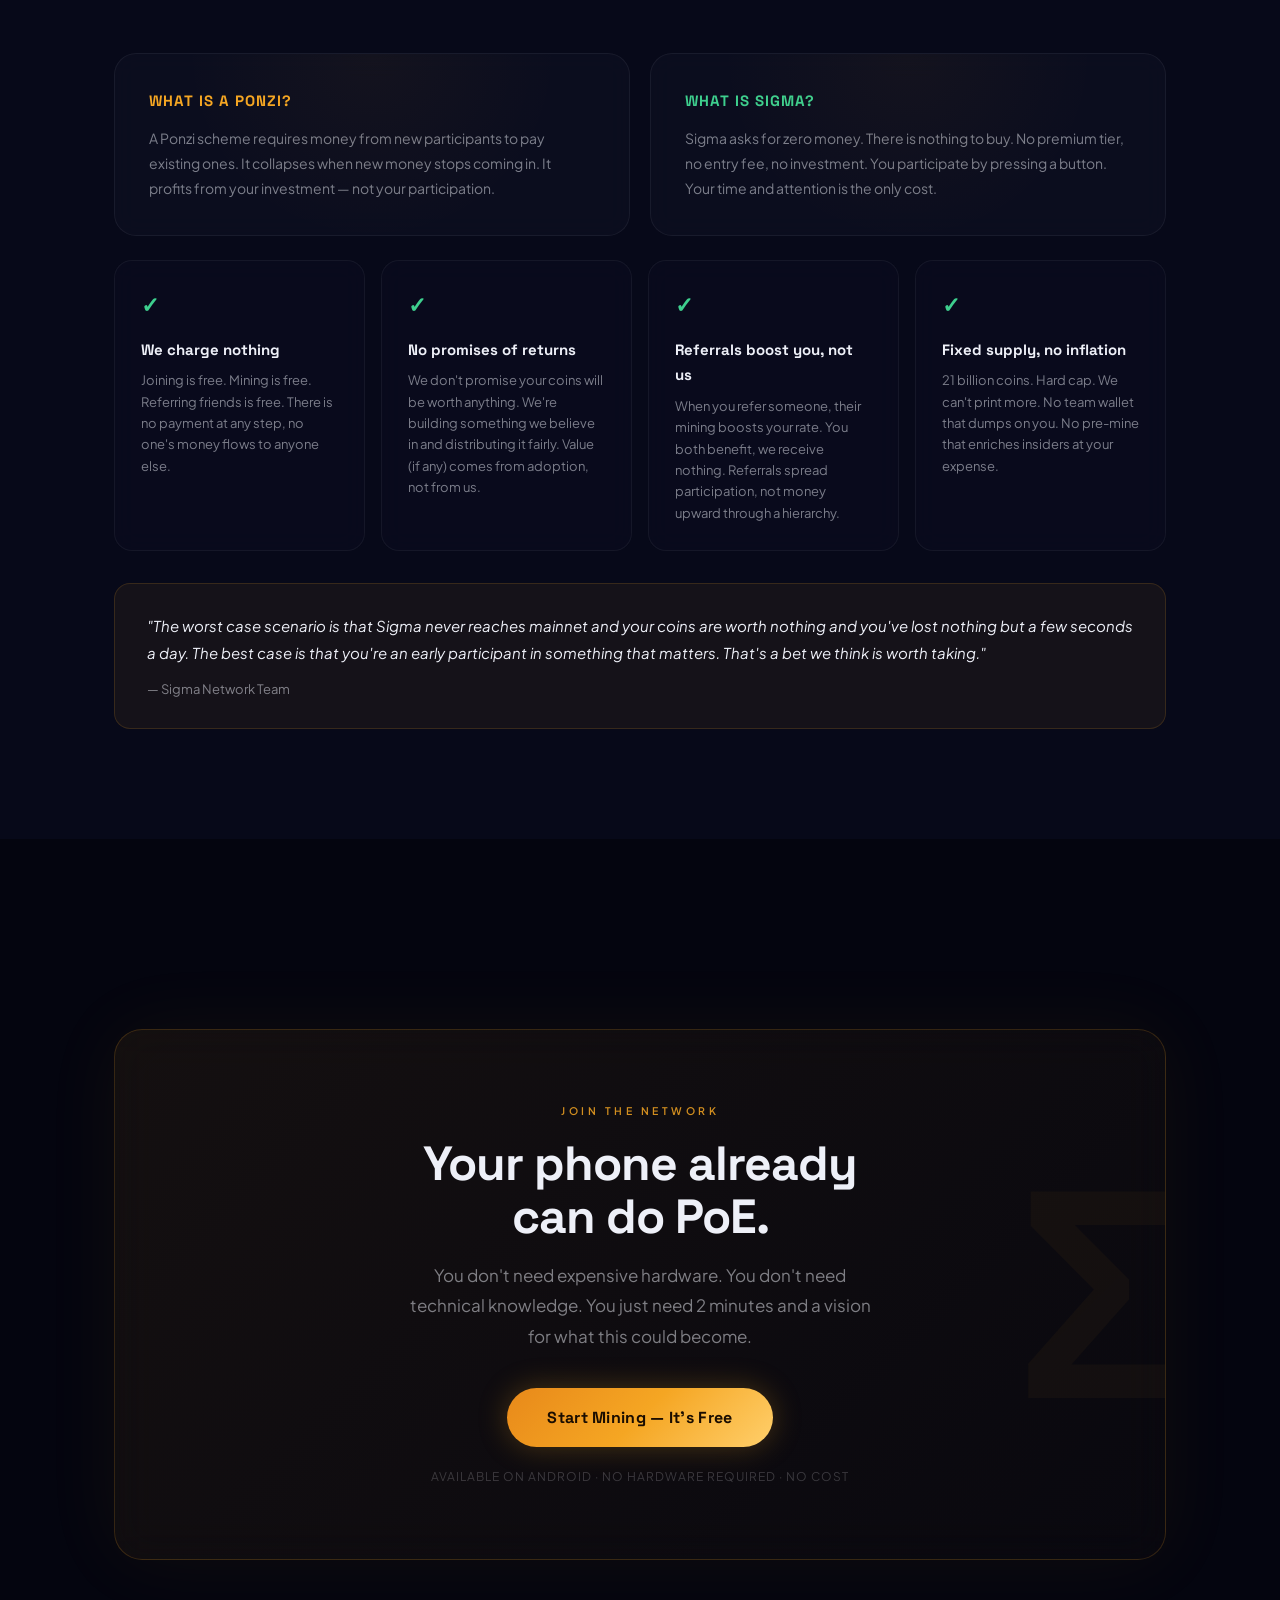
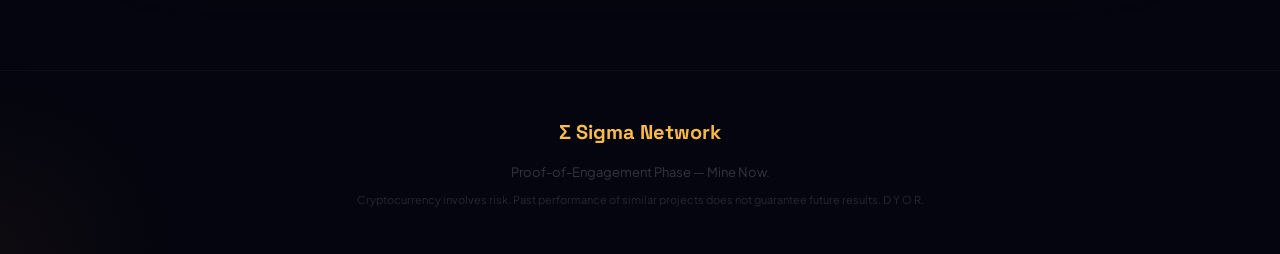
==== commit 12483a5d: "Update index.html" ====
--- a/index.html
+++ b/index.html
@@ -66,13 +66,13 @@
     </div>
     <div class="hero-stats">
       <div class="hero-stat">
-        <div class="hero-stat-val">21B</div>
-        <div class="hero-stat-label">Max Supply</div>
+        <div class="hero-stat-val">PoE</div>
+        <div class="hero-stat-label">Ongoing Distribution</div>
       </div>
 
       <div class="hero-stat">
-        <div class="hero-stat-val">2–3 yr</div>
-        <div class="hero-stat-label">Phase I Duration</div>
+        <div class="hero-stat-val">PoWr</div>
+        <div class="hero-stat-label">Next Development Phase</div>
       </div>
     </div>
   </div>
@@ -190,7 +190,7 @@
         <div class="era-details">
           <div class="era-detail"><div class="era-dot"></div>Press once per 24 hours — that's your proof of engagement</div>
           <div class="era-detail"><div class="era-dot"></div>Referral boost system — grow your team, earn more</div>
-          <div class="era-detail"><div class="era-dot"></div>5–10 billion Σ distributed in this phase</div>
+          <div class="era-detail"><div class="era-dot"></div>Community-driven distribution</div>
           <div class="era-detail"><div class="era-dot"></div>No cost, no hardware, no KYC</div>
           <div class="era-detail"><div class="era-dot"></div>Base emission halves every 180 days</div>
         </div>
@@ -204,7 +204,6 @@
           <div class="era-detail"><div class="era-dot"></div>Phase I coins transfer directly to all community wallets</div>
           <div class="era-detail"><div class="era-dot"></div>CEX listings open, community can trade freely</div>
           <div class="era-detail"><div class="era-dot"></div>GPU miners secure the network</div>
-          <div class="era-detail"><div class="era-dot"></div>Remaining 11–16 billion Σ minted via GPU mining</div>
         </div>
       </div>
     </div>
@@ -212,8 +211,8 @@
     <!-- Supply visualization -->
     <div class="supply-section reveal">
       <div class="section-label" style="margin-top:60px;">Total supply</div>
-      <h3 style="font-family:'Space Grotesk',sans-serif;font-size:24px;font-weight:700;margin-bottom:8px;">21 Billion Sigma — Hard Cap</h3>
-      <p style="font-size:14px;color:var(--muted);margin-bottom:0;">Fixed forever. Like Bitcoin, no inflation, no surprises.</p>
+      <h3 style="font-family:'Space Grotesk',sans-serif;font-size:24px;font-weight:700;margin-bottom:8px;">To Be Determined</h3>
+      <p style="font-size:14px;color:var(--muted);margin-bottom:0;">Final supply depends on PoE distribution</p>
       <div class="supply-bar-wrap">
         <div class="supply-label">
           <span>Phase I — Proof-of-Engagement (up to 10B Σ)</span>
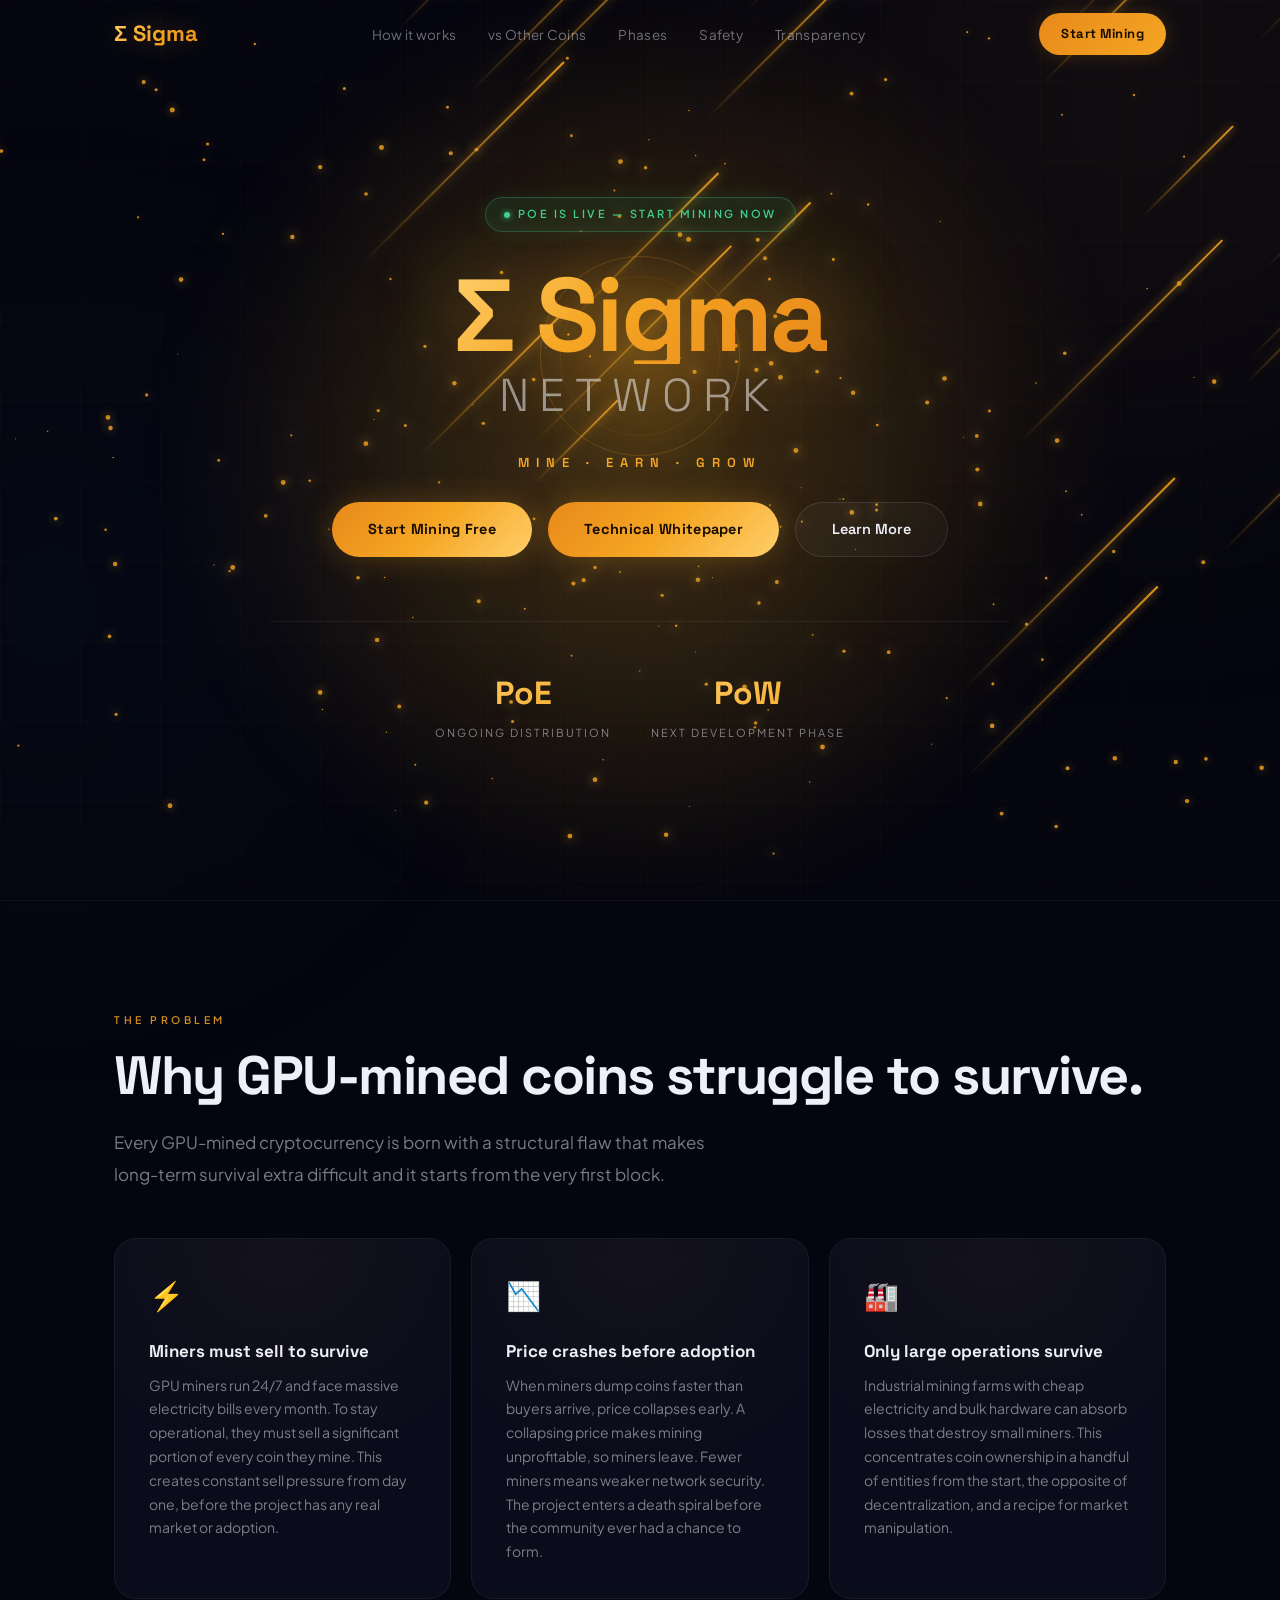
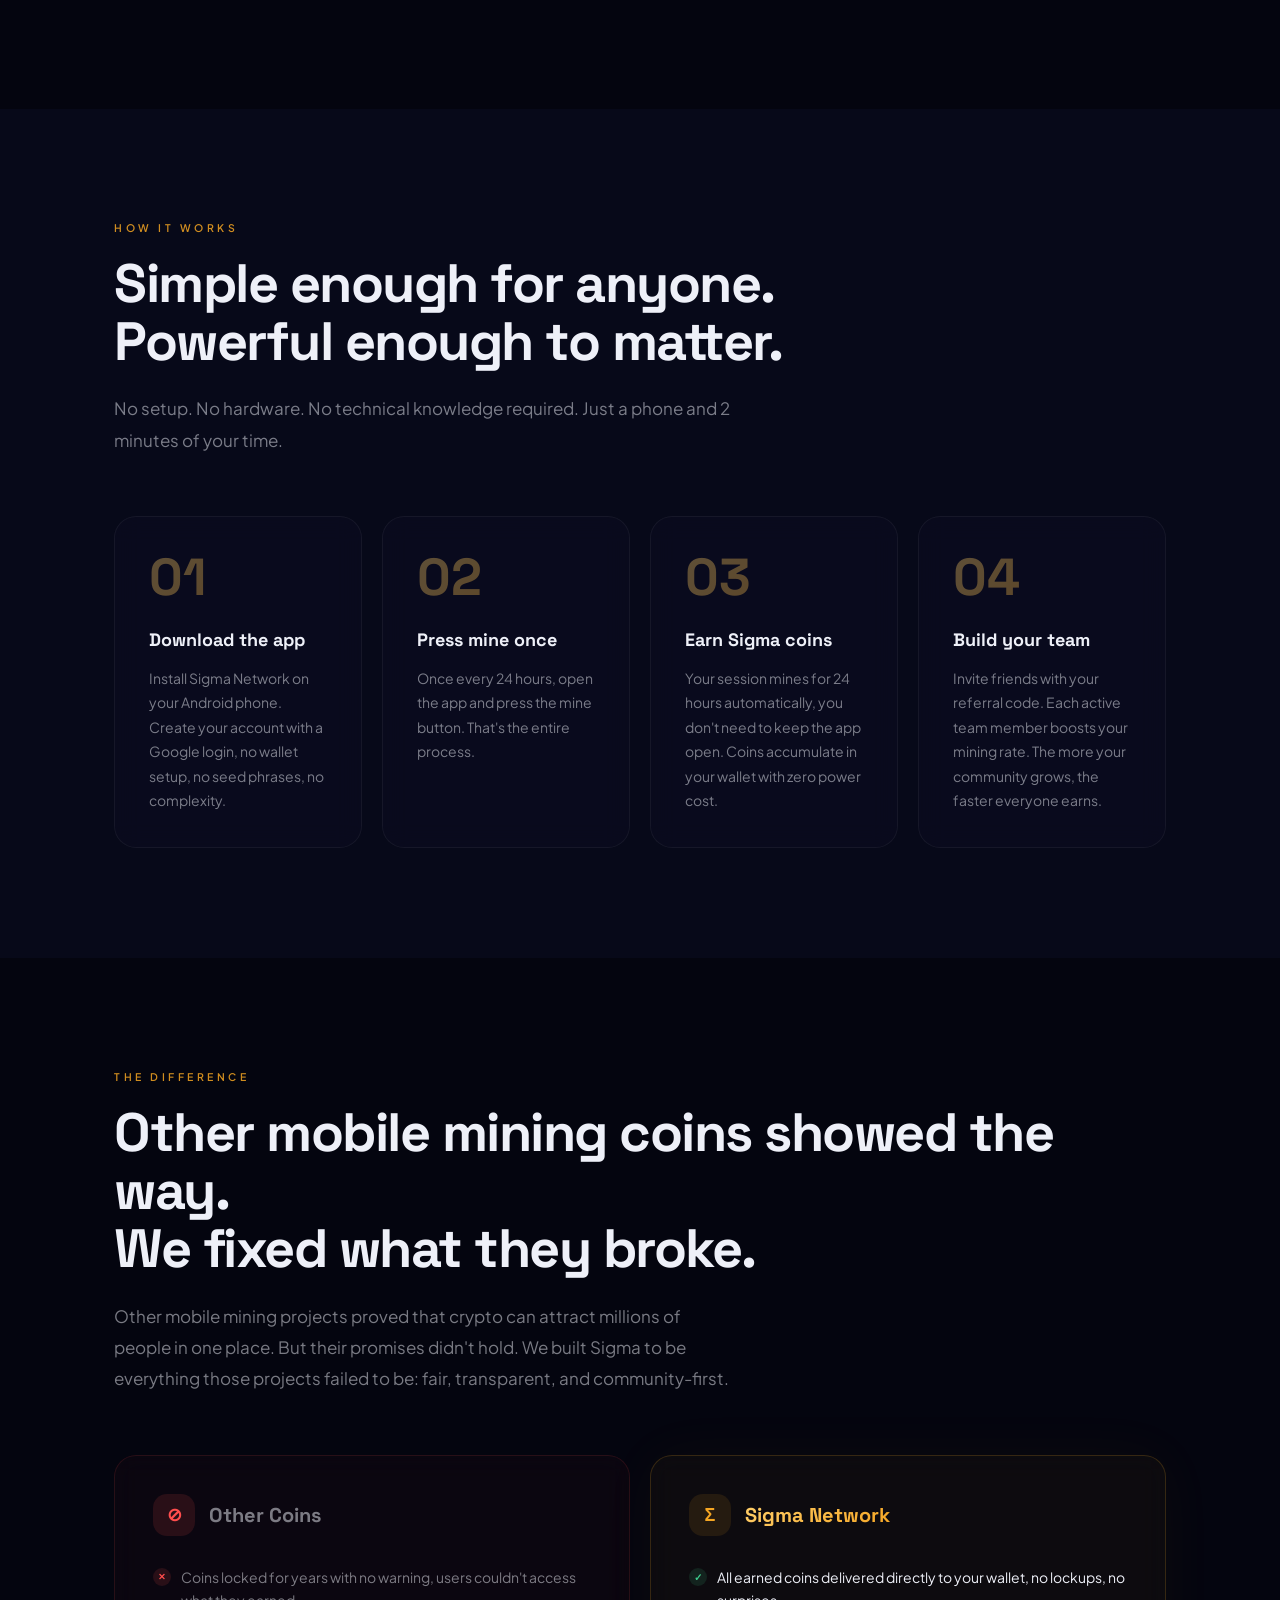
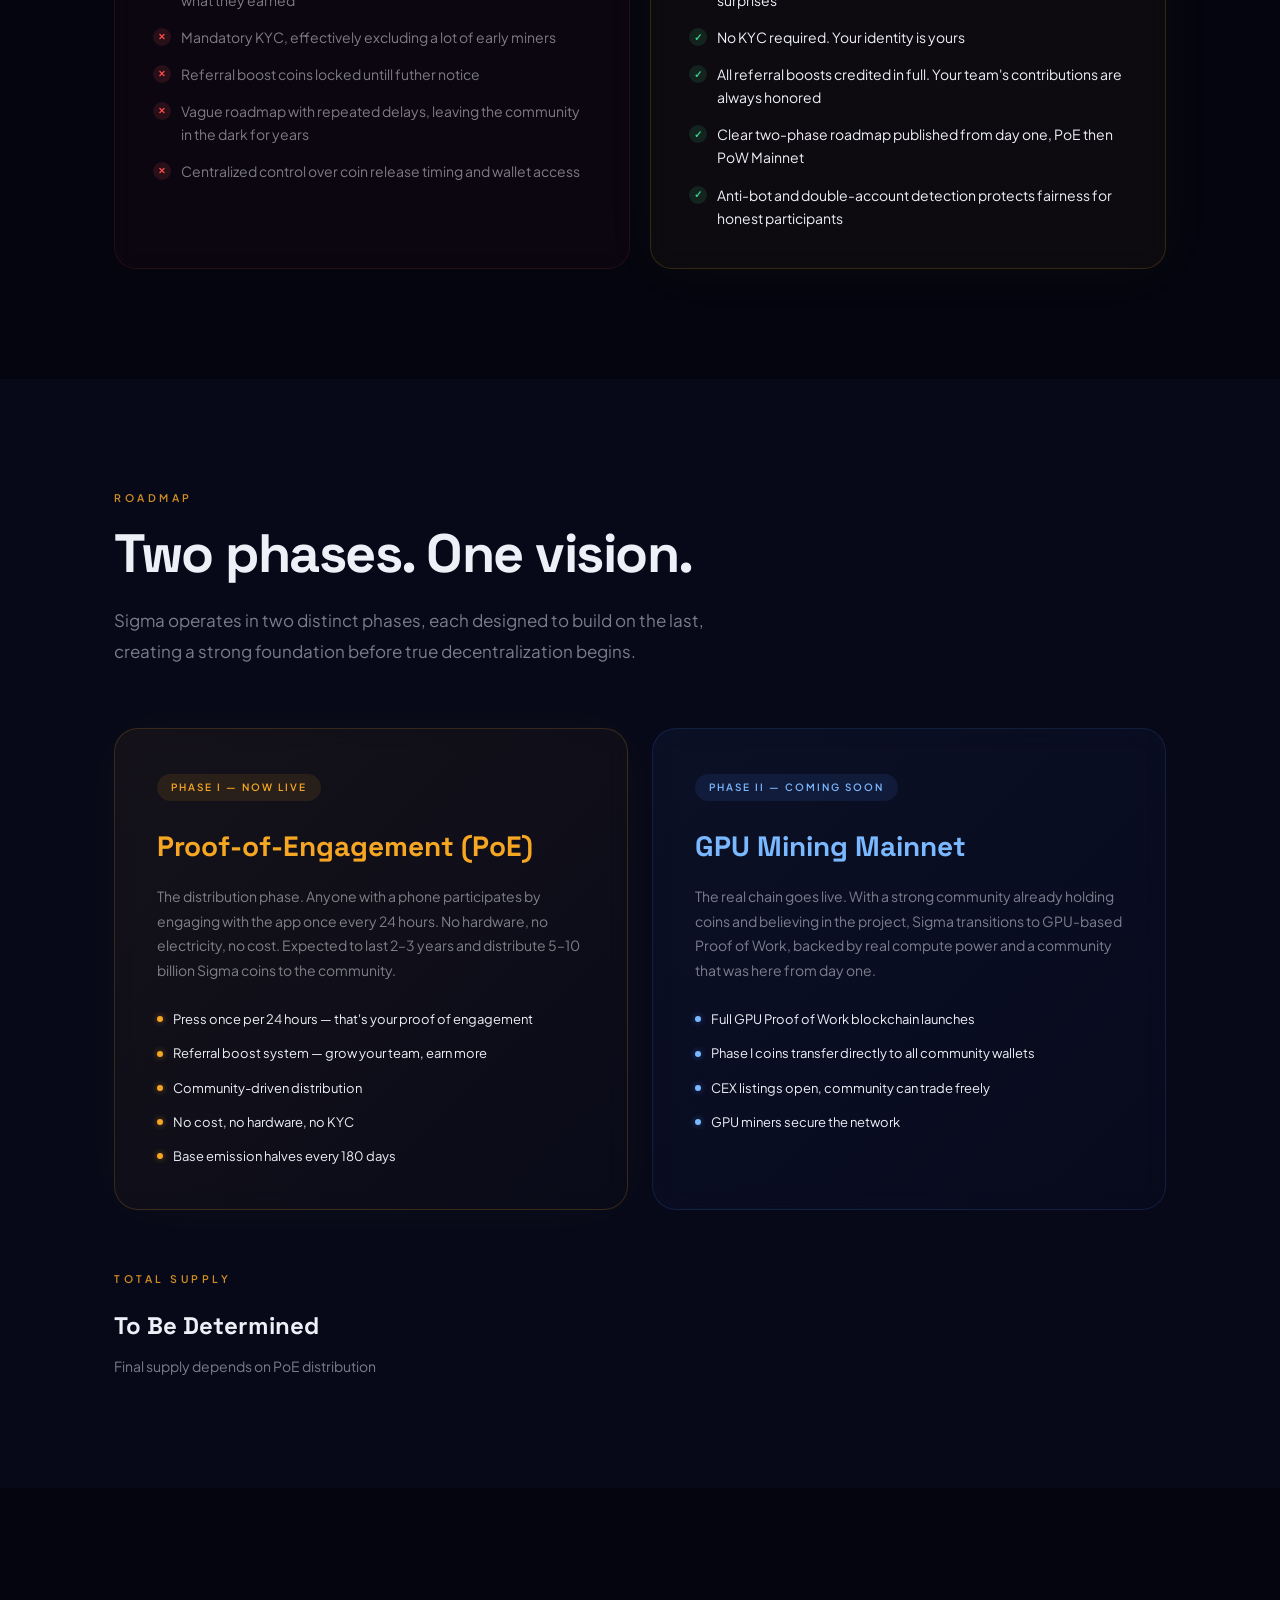
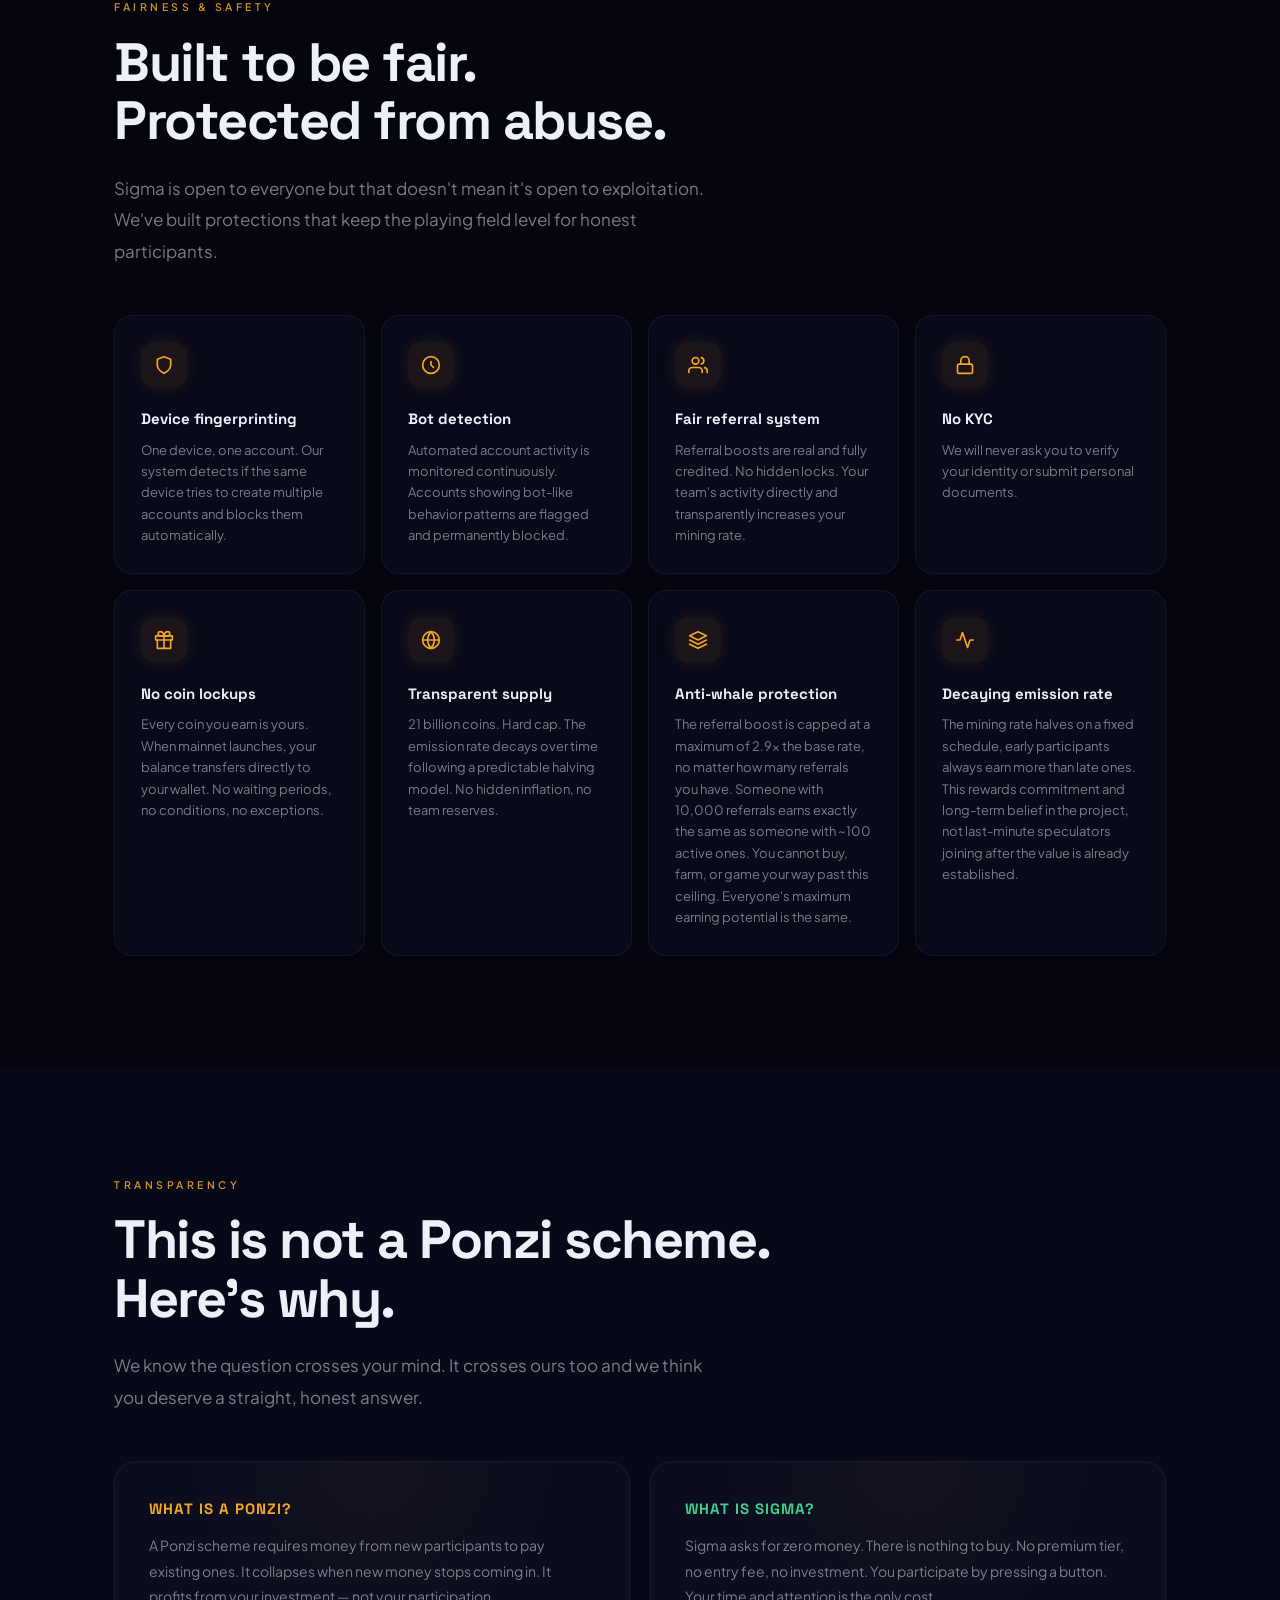
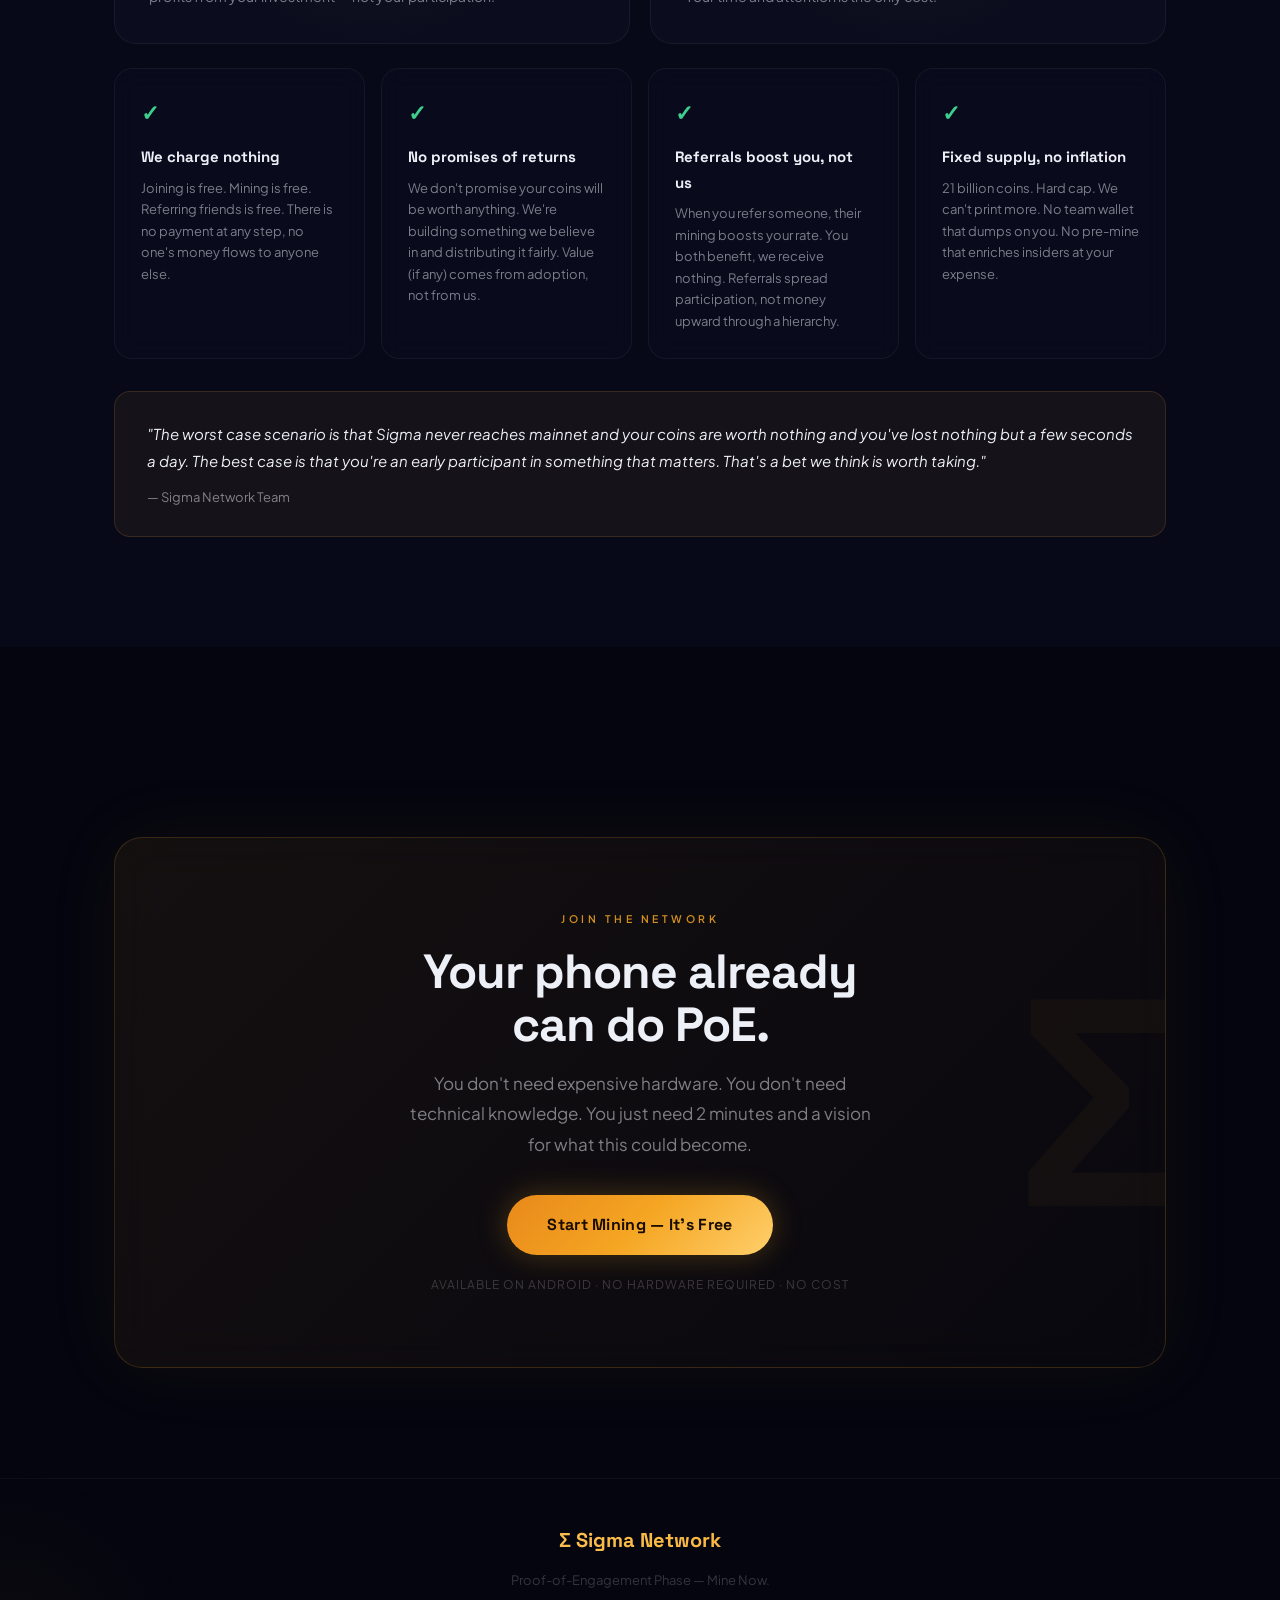
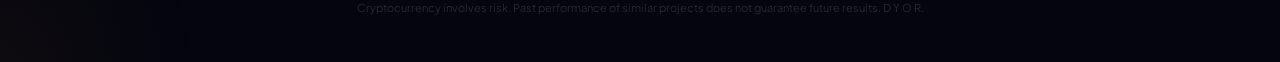
==== commit ba3e0bd5: "Update index.html" ====
--- a/index.html
+++ b/index.html
@@ -71,7 +71,7 @@
       </div>
 
       <div class="hero-stat">
-        <div class="hero-stat-val">PoWr</div>
+        <div class="hero-stat-val">PoW</div>
         <div class="hero-stat-label">Next Development Phase</div>
       </div>
     </div>
@@ -213,17 +213,7 @@
       <div class="section-label" style="margin-top:60px;">Total supply</div>
       <h3 style="font-family:'Space Grotesk',sans-serif;font-size:24px;font-weight:700;margin-bottom:8px;">To Be Determined</h3>
       <p style="font-size:14px;color:var(--muted);margin-bottom:0;">Final supply depends on PoE distribution</p>
-      <div class="supply-bar-wrap">
-        <div class="supply-label">
-          <span>Phase I — Proof-of-Engagement (up to 10B Σ)</span>
-          <span style="color:var(--gold);">up to 47.6%</span>
-        </div>
-        <div class="supply-bar"><div class="supply-fill1"></div></div>
-        <div class="supply-legend">
-          <div class="legend-item"><div class="legend-dot" style="background:linear-gradient(90deg,var(--gold3),var(--gold2));"></div>Phase I — Proof-of-Engagement (5–10B)</div>
-          <div class="legend-item"><div class="legend-dot" style="background:rgba(79,140,255,0.6);"></div>Phase II — PoW Mainnet (11–16B)</div>
-          <div class="legend-item"><div class="legend-dot" style="background:var(--border2);"></div>Hard cap: 21B total</div>
-        </div>
+    
       </div>
     </div>
   </div>
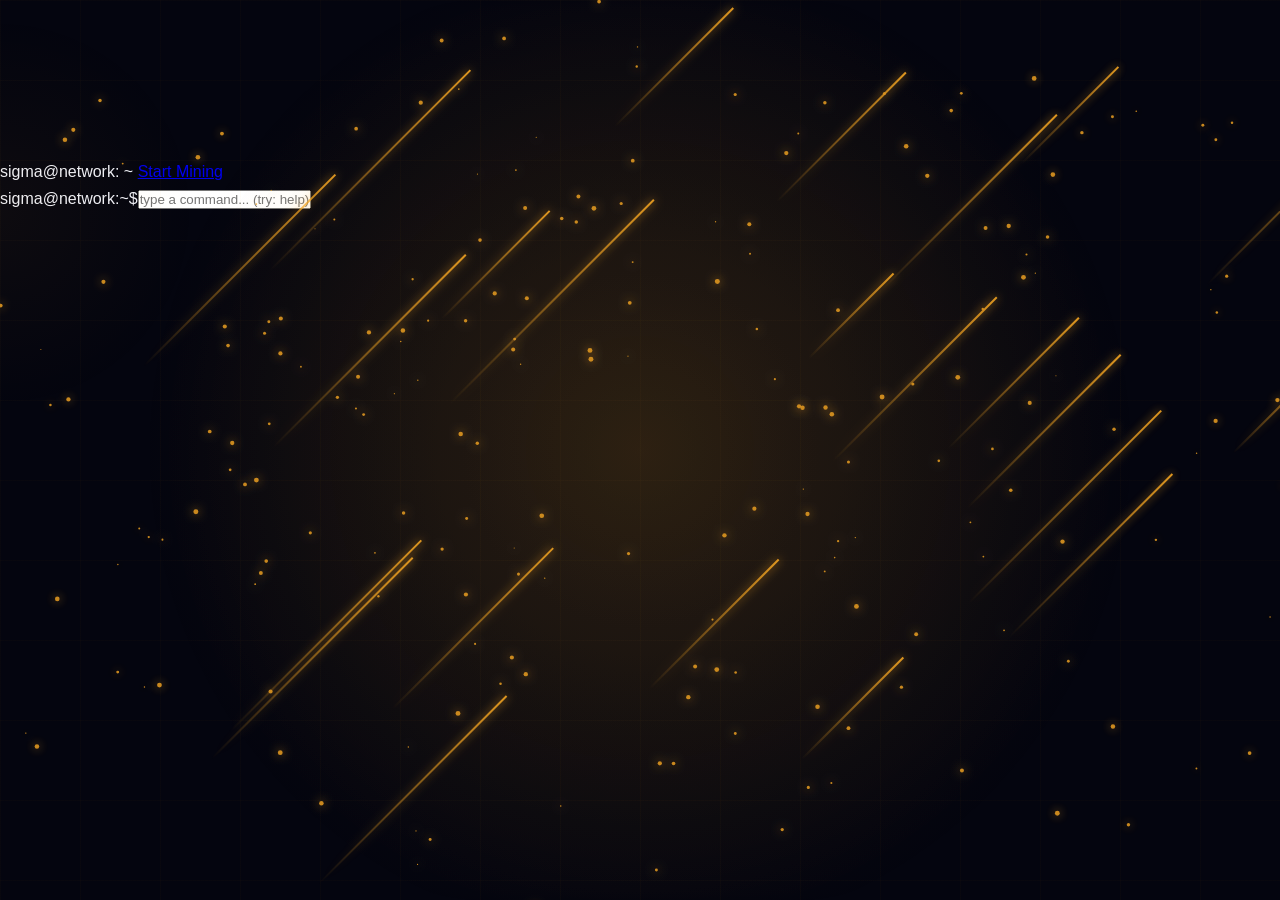
==== commit 62044a65: "Revise index.html with new metadata and layout Updated HTML structure and metadata for Sigma Network" ====
--- a/index.html
+++ b/index.html
@@ -1,385 +1,21 @@
 <!DOCTYPE html>
 <html lang="en">
 <head>
-<meta charset="UTF-8">
-<meta name="viewport" content="width=device-width, initial-scale=1.0">
-<title>Sigma Network — Mine. Earn. Grow.</title>
-<link href="https://fonts.googleapis.com/css2?family=Space+Grotesk:wght@400;500;600;700;800&family=Plus+Jakarta+Sans:wght@300;400;500;600&display=swap" rel="stylesheet">
-<link rel="icon" type="image/png" href="/favicon.png">
+<meta charset="utf-8">
+<meta name="viewport" content="width=device-width, initial-scale=1, viewport-fit=cover">
+<meta name="theme-color" content="#0a0a0a">
+<title>Σ Sigma Network — Mine. Earn. Grow.</title>
 <link rel="stylesheet" href="style.css">
 </head>
 <body>
-
-<div class="glow-blob blob1"></div>
-<div class="glow-blob blob2"></div>
-<div class="glow-blob blob3"></div>
-
-<!-- Nav -->
-<nav>
-  <div class="nav-inner">
-    <a href="#" class="nav-logo">Σ Sigma</a>
-    <ul class="nav-links">
-      <li><a href="#how">How it works</a></li>
-      <li><a href="#vs">vs Other Coins</a></li>
-      <li><a href="#eras">Phases</a></li>
-      <li><a href="#safety">Safety</a></li>
-      <li><a href="#transparency">Transparency</a></li>
-    </ul>
-    <a href="https://play.google.com/store/apps/details?id=io.sigmanetwork.app&pcampaignid=web_share" target="_blank" rel="noopener" class="nav-cta desktop-only">Start Mining</a>
-        <button class="hamburger" id="hamburger" onclick="toggleMenu()" aria-label="Menu">
-      <span></span><span></span><span></span>
-    </button>
-  </div>
-  <div class="mobile-menu" id="mobileMenu">
-    <a href="#how" onclick="closeMenu()">How it works</a>
-    <a href="#vs" onclick="closeMenu()">vs Other Coins</a>
-    <a href="#eras" onclick="closeMenu()">Phases</a>
-    <a href="#safety" onclick="closeMenu()">Safety</a>
-    <a href="#transparency" onclick="closeMenu()">Transparency</a>
-    <a href="https://play.google.com/store/apps/details?id=io.sigmanetwork.app&pcampaignid=web_share" target="_blank" rel="noopener" style="color:var(--gold);font-weight:600;margin-top:8px;">Start Mining →</a>
-  </div>
-</nav>
-
-<!-- Hero -->
-<section class="hero">
-  <div class="hero-core"></div>
-  <div>
-    <div class="hero-badge">PoE Is Live — Start Mining Now</div>
-
-    <!-- Glow rings like the app intro -->
-    <div style="position:relative;display:inline-block;margin-bottom:8px;">
-      <div style="position:absolute;top:50%;left:50%;transform:translate(-50%,-50%);width:260px;height:260px;border-radius:50%;background:radial-gradient(circle,rgba(245,166,35,0.18) 0%,transparent 70%);animation:glowPulse 3s ease-in-out infinite;pointer-events:none;"></div>
-      <div style="position:absolute;top:50%;left:50%;transform:translate(-50%,-50%);width:200px;height:200px;border-radius:50%;border:1px solid rgba(245,166,35,0.2);animation:ringPulse 3s ease-in-out infinite;pointer-events:none;"></div>
-      <div style="position:absolute;top:50%;left:50%;transform:translate(-50%,-50%);width:160px;height:160px;border-radius:50%;border:1px solid rgba(245,166,35,0.08);animation:ringPulse 3s ease-in-out infinite 0.5s;pointer-events:none;"></div>
-      <h1 class="hero-title" style="position:relative;z-index:1;">
-        <span class="sigma" style="filter:drop-shadow(0 0 40px rgba(245,166,35,0.5));">Σ Sigma</span>
-        <span class="network">Network</span>
-      </h1>
-    </div>
-
-    <p class="hero-tagline">Mine &middot; Earn &middot; Grow</p>
-
-    <div class="hero-actions">
-      <a href="https://play.google.com/store/apps/details?id=io.sigmanetwork.app&pcampaignid=web_share" target="_blank" rel="noopener" class="btn-primary">Start Mining Free</a>
-      <a href="whitepaper.pdf" target="_blank" rel="noopener" class="btn-primary">Technical Whitepaper</a>
-      <a href="#how" class="btn-secondary">Learn More</a>
-    </div>
-    <div class="hero-stats">
-      <div class="hero-stat">
-        <div class="hero-stat-val">PoE</div>
-        <div class="hero-stat-label">Ongoing Distribution</div>
-      </div>
-
-      <div class="hero-stat">
-        <div class="hero-stat-val">PoW</div>
-        <div class="hero-stat-label">Next Development Phase</div>
-      </div>
-    </div>
-  </div>
-</section>
-
-<div class="divider"></div>
-
-<!-- The Problem -->
-<section class="section" id="problem">
-  <div class="container reveal">
-    <div class="section-label">The problem</div>
-    <h2 class="section-title">Why GPU-mined coins struggle to survive.</h2>
-    <p class="section-sub">
-      Every GPU-mined cryptocurrency is born with a structural flaw that makes long-term survival extra difficult and it starts from the very first block.
-    </p>
-    <div class="steps-grid" style="margin-top:48px;">
-      <div class="card">
-        <div style="font-size:28px;margin-bottom:16px;color:var(--red);font-weight:700;font-family:'Space Grotesk',sans-serif;">⚡</div>
-        <div style="font-family:'Space Grotesk',sans-serif;font-size:17px;font-weight:700;margin-bottom:8px;">Miners must sell to survive</div>
-        <p style="font-size:14px;color:var(--muted);">GPU miners run 24/7 and face massive electricity bills every month. To stay operational, they must sell a significant portion of every coin they mine. This creates constant sell pressure from day one, before the project has any real market or adoption.</p>
-      </div>
-      <div class="card">
-        <div style="font-size:28px;margin-bottom:16px;color:var(--red);font-weight:700;font-family:'Space Grotesk',sans-serif;">📉</div>
-        <div style="font-family:'Space Grotesk',sans-serif;font-size:17px;font-weight:700;margin-bottom:8px;">Price crashes before adoption</div>
-        <p style="font-size:14px;color:var(--muted);">When miners dump coins faster than buyers arrive, price collapses early. A collapsing price makes mining unprofitable, so miners leave. Fewer miners means weaker network security. The project enters a death spiral before the community ever had a chance to form.</p>
-      </div>
-      <div class="card">
-        <div style="font-size:28px;margin-bottom:16px;color:var(--red);font-weight:700;font-family:'Space Grotesk',sans-serif;">🏭</div>
-        <div style="font-family:'Space Grotesk',sans-serif;font-size:17px;font-weight:700;margin-bottom:8px;">Only large operations survive</div>
-        <p style="font-size:14px;color:var(--muted);">Industrial mining farms with cheap electricity and bulk hardware can absorb losses that destroy small miners. This concentrates coin ownership in a handful of entities from the start, the opposite of decentralization, and a recipe for market manipulation.</p>
-      </div>
-    </div>
-  </div>
-</section>
-
-<!-- How it works -->
-<section class="section" id="how" style="background:var(--bg2);">
-  <div class="container reveal">
-    <div class="section-label">How it works</div>
-    <h2 class="section-title">Simple enough for anyone.<br>Powerful enough to matter.</h2>
-    <p class="section-sub">No setup. No hardware. No technical knowledge required. Just a phone and 2 minutes of your time.</p>
-    <div class="steps-grid">
-      <div class="step">
-        <div class="step-num">01</div>
-        <div class="step-title">Download the app</div>
-        <p class="step-desc">Install Sigma Network on your Android phone. Create your account with a Google login, no wallet setup, no seed phrases, no complexity.</p>
-      </div>
-      <div class="step">
-        <div class="step-num">02</div>
-        <div class="step-title">Press mine once</div>
-        <p class="step-desc">Once every 24 hours, open the app and press the mine button. That's the entire process.</p>
-      </div>
-      <div class="step">
-        <div class="step-num">03</div>
-        <div class="step-title">Earn Sigma coins</div>
-        <p class="step-desc">Your session mines for 24 hours automatically, you don't need to keep the app open. Coins accumulate in your wallet with zero power cost.</p>
-      </div>
-      <div class="step">
-        <div class="step-num">04</div>
-        <div class="step-title">Build your team</div>
-        <p class="step-desc">Invite friends with your referral code. Each active team member boosts your mining rate. The more your community grows, the faster everyone earns.</p>
-      </div>
-    </div>
-  </div>
-</section>
-
-<!-- VS Other Coins -->
-<section class="section" id="vs">
-  <div class="container reveal">
-    <div class="section-label">The difference</div>
-    <h2 class="section-title">Other mobile mining coins showed the way.<br>We fixed what they broke.</h2>
-    <p class="section-sub">Other mobile mining projects proved that crypto can attract millions of people in one place. But their promises didn't hold. We built Sigma to be everything those projects failed to be: fair, transparent, and community-first.</p>
-    <div class="vs-grid">
-      <div class="vs-card bad">
-        <div class="vs-header">
-          <div class="vs-icon bad">⊘</div>
-          <div class="vs-name bad">Other Coins</div>
-        </div>
-        <ul class="vs-list">
-          <li>Coins locked for years with no warning, users couldn't access what they earned</li>
-          <li>Mandatory KYC, effectively excluding a lot of early miners</li>
-          <li>Referral boost coins locked untill futher notice</li>
-          <li>Vague roadmap with repeated delays, leaving the community in the dark for years</li>
-          <li>Centralized control over coin release timing and wallet access</li>
-        </ul>
-      </div>
-      <div class="vs-card good">
-        <div class="vs-header">
-          <div class="vs-icon good">Σ</div>
-          <div class="vs-name good">Sigma Network</div>
-        </div>
-        <ul class="vs-list">
-          <li>All earned coins delivered directly to your wallet, no lockups, no surprises</li>
-          <li>No KYC required. Your identity is yours</li>
-          <li>All referral boosts credited in full. Your team's contributions are always honored</li>
-          <li>Clear two-phase roadmap published from day one, PoE then PoW Mainnet</li>
-          <li>Anti-bot and double-account detection protects fairness for honest participants</li>
-        </ul>
-      </div>
-    </div>
-  </div>
-</section>
-
-<!-- Eras / Roadmap -->
-<section class="section" id="eras" style="background:var(--bg2);">
-  <div class="container reveal">
-    <div class="section-label">Roadmap</div>
-    <h2 class="section-title">Two phases. One vision.</h2>
-    <p class="section-sub">Sigma operates in two distinct phases, each designed to build on the last, creating a strong foundation before true decentralization begins.</p>
-    <div class="eras">
-      <div class="era-card phase1">
-        <div class="phase-tag">Phase I — Now Live</div>
-        <div class="era-title">Proof-of-Engagement (PoE)</div>
-        <p class="era-sub">The distribution phase. Anyone with a phone participates by engaging with the app once every 24 hours. No hardware, no electricity, no cost. Expected to last 2–3 years and distribute 5–10 billion Sigma coins to the community.</p>
-        <div class="era-details">
-          <div class="era-detail"><div class="era-dot"></div>Press once per 24 hours — that's your proof of engagement</div>
-          <div class="era-detail"><div class="era-dot"></div>Referral boost system — grow your team, earn more</div>
-          <div class="era-detail"><div class="era-dot"></div>Community-driven distribution</div>
-          <div class="era-detail"><div class="era-dot"></div>No cost, no hardware, no KYC</div>
-          <div class="era-detail"><div class="era-dot"></div>Base emission halves every 180 days</div>
-        </div>
-      </div>
-      <div class="era-card phase2">
-        <div class="phase-tag">Phase II — Coming Soon</div>
-        <div class="era-title">GPU Mining Mainnet</div>
-        <p class="era-sub">The real chain goes live. With a strong community already holding coins and believing in the project, Sigma transitions to GPU-based Proof of Work, backed by real compute power and a community that was here from day one.</p>
-        <div class="era-details">
-          <div class="era-detail"><div class="era-dot"></div>Full GPU Proof of Work blockchain launches</div>
-          <div class="era-detail"><div class="era-dot"></div>Phase I coins transfer directly to all community wallets</div>
-          <div class="era-detail"><div class="era-dot"></div>CEX listings open, community can trade freely</div>
-          <div class="era-detail"><div class="era-dot"></div>GPU miners secure the network</div>
-        </div>
-      </div>
-    </div>
-
-    <!-- Supply visualization -->
-    <div class="supply-section reveal">
-      <div class="section-label" style="margin-top:60px;">Total supply</div>
-      <h3 style="font-family:'Space Grotesk',sans-serif;font-size:24px;font-weight:700;margin-bottom:8px;">To Be Determined</h3>
-      <p style="font-size:14px;color:var(--muted);margin-bottom:0;">Final supply depends on PoE distribution</p>
-    
-      </div>
-    </div>
-  </div>
-</section>
-
-<!-- Safety -->
-<section class="section" id="safety">
-  <div class="container reveal">
-    <div class="section-label">Fairness & Safety</div>
-    <h2 class="section-title">Built to be fair.<br>Protected from abuse.</h2>
-    <p class="section-sub">Sigma is open to everyone but that doesn't mean it's open to exploitation. We've built protections that keep the playing field level for honest participants.</p>
-    <div class="safety-grid">
-      <div class="safety-card">
-        <div class="safety-icon">
-          <svg viewBox="0 0 24 24" fill="none" stroke="#f5a623" stroke-width="2" stroke-linecap="round" stroke-linejoin="round">
-            <path d="M12 22s8-4 8-10V5l-8-3-8 3v7c0 6 8 10 8 10z"/>
-          </svg>
-        </div>
-        <div class="safety-title">Device fingerprinting</div>
-        <p class="safety-desc">One device, one account. Our system detects if the same device tries to create multiple accounts and blocks them automatically.</p>
-      </div>
-      <div class="safety-card">
-        <div class="safety-icon">
-          <svg viewBox="0 0 24 24" fill="none" stroke="#f5a623" stroke-width="2" stroke-linecap="round" stroke-linejoin="round">
-            <circle cx="12" cy="12" r="10"/><path d="M12 8v4l3 3"/>
-          </svg>
-        </div>
-        <div class="safety-title">Bot detection</div>
-        <p class="safety-desc">Automated account activity is monitored continuously. Accounts showing bot-like behavior patterns are flagged and permanently blocked.</p>
-      </div>
-      <div class="safety-card">
-        <div class="safety-icon">
-          <svg viewBox="0 0 24 24" fill="none" stroke="#f5a623" stroke-width="2" stroke-linecap="round" stroke-linejoin="round">
-            <path d="M17 21v-2a4 4 0 0 0-4-4H5a4 4 0 0 0-4 4v2"/><circle cx="9" cy="7" r="4"/><path d="M23 21v-2a4 4 0 0 0-3-3.87"/><path d="M16 3.13a4 4 0 0 1 0 7.75"/>
-          </svg>
-        </div>
-        <div class="safety-title">Fair referral system</div>
-        <p class="safety-desc">Referral boosts are real and fully credited. No hidden locks. Your team's activity directly and transparently increases your mining rate.</p>
-      </div>
-      <div class="safety-card">
-        <div class="safety-icon">
-          <svg viewBox="0 0 24 24" fill="none" stroke="#f5a623" stroke-width="2" stroke-linecap="round" stroke-linejoin="round">
-            <rect x="3" y="11" width="18" height="11" rx="2" ry="2"/><path d="M7 11V7a5 5 0 0 1 10 0v4"/>
-          </svg>
-        </div>
-        <div class="safety-title">No KYC</div>
-        <p class="safety-desc">We will never ask you to verify your identity or submit personal documents.</p>
-      </div>
-      <div class="safety-card">
-        <div class="safety-icon">
-          <svg viewBox="0 0 24 24" fill="none" stroke="#f5a623" stroke-width="2" stroke-linecap="round" stroke-linejoin="round">
-            <polyline points="20 12 20 22 4 22 4 12"/><rect x="2" y="7" width="20" height="5"/><line x1="12" y1="22" x2="12" y2="7"/><path d="M12 7H7.5a2.5 2.5 0 0 1 0-5C11 2 12 7 12 7z"/><path d="M12 7h4.5a2.5 2.5 0 0 0 0-5C13 2 12 7 12 7z"/>
-          </svg>
-        </div>
-        <div class="safety-title">No coin lockups</div>
-        <p class="safety-desc">Every coin you earn is yours. When mainnet launches, your balance transfers directly to your wallet. No waiting periods, no conditions, no exceptions.</p>
-      </div>
-      <div class="safety-card">
-        <div class="safety-icon">
-          <svg viewBox="0 0 24 24" fill="none" stroke="#f5a623" stroke-width="2" stroke-linecap="round" stroke-linejoin="round">
-            <circle cx="12" cy="12" r="10"/><line x1="2" y1="12" x2="22" y2="12"/><path d="M12 2a15.3 15.3 0 0 1 4 10 15.3 15.3 0 0 1-4 10 15.3 15.3 0 0 1-4-10 15.3 15.3 0 0 1 4-10z"/>
-          </svg>
-        </div>
-        <div class="safety-title">Transparent supply</div>
-        <p class="safety-desc">21 billion coins. Hard cap. The emission rate decays over time following a predictable halving model. No hidden inflation, no team reserves.</p>
-      </div>
-      <div class="safety-card">
-        <div class="safety-icon">
-          <svg viewBox="0 0 24 24" fill="none" stroke="#f5a623" stroke-width="2" stroke-linecap="round" stroke-linejoin="round">
-            <path d="M12 2L2 7l10 5 10-5-10-5z"/><path d="M2 17l10 5 10-5"/><path d="M2 12l10 5 10-5"/>
-          </svg>
-        </div>
-        <div class="safety-title">Anti-whale protection</div>
-        <p class="safety-desc">The referral boost is capped at a maximum of 2.9× the base rate, no matter how many referrals you have. Someone with 10,000 referrals earns exactly the same as someone with ~100 active ones. You cannot buy, farm, or game your way past this ceiling. Everyone's maximum earning potential is the same.</p>
-      </div>
-      <div class="safety-card">
-        <div class="safety-icon">
-          <svg viewBox="0 0 24 24" fill="none" stroke="#f5a623" stroke-width="2" stroke-linecap="round" stroke-linejoin="round">
-            <polyline points="22 12 18 12 15 21 9 3 6 12 2 12"/>
-          </svg>
-        </div>
-        <div class="safety-title">Decaying emission rate</div>
-        <p class="safety-desc">The mining rate halves on a fixed schedule, early participants always earn more than late ones. This rewards commitment and long-term belief in the project, not last-minute speculators joining after the value is already established.</p>
-      </div>
-    </div>
-  </div>
-</section>
-
-<!-- Not a Ponzi -->
-<section class="section" style="background:var(--bg2);" id="transparency">
-  <div class="container reveal">
-    <div class="section-label">Transparency</div>
-    <h2 class="section-title">This is not a Ponzi scheme.<br>Here's why.</h2>
-    <p class="section-sub">We know the question crosses your mind. It crosses ours too and we think you deserve a straight, honest answer.</p>
-    <div class="steps-grid" style="margin-top:48px;">
-      <div class="card">
-        <div style="font-family:'Space Grotesk',sans-serif;font-size:15px;font-weight:700;color:var(--gold);margin-bottom:12px;letter-spacing:1px;">WHAT IS A PONZI?</div>
-        <p style="font-size:14px;color:var(--muted);line-height:1.8;">A Ponzi scheme requires money from new participants to pay existing ones. It collapses when new money stops coming in. It profits from your investment — not your participation.</p>
-      </div>
-      <div class="card">
-        <div style="font-family:'Space Grotesk',sans-serif;font-size:15px;font-weight:700;color:var(--green);margin-bottom:12px;letter-spacing:1px;">WHAT IS SIGMA?</div>
-        <p style="font-size:14px;color:var(--muted);line-height:1.8;">Sigma asks for zero money. There is nothing to buy. No premium tier, no entry fee, no investment. You participate by pressing a button. Your time and attention is the only cost.</p>
-      </div>
-    </div>
-    <div style="display:grid;grid-template-columns:repeat(auto-fit,minmax(220px,1fr));gap:16px;margin-top:24px;">
-      <div class="safety-card">
-        <div style="font-size:22px;margin-bottom:12px;color:var(--green);font-weight:800;font-family:'Space Grotesk',sans-serif;">✓</div>
-        <div class="safety-title">We charge nothing</div>
-        <p class="safety-desc">Joining is free. Mining is free. Referring friends is free. There is no payment at any step, no one's money flows to anyone else.</p>
-      </div>
-      <div class="safety-card">
-        <div style="font-size:22px;margin-bottom:12px;color:var(--green);font-weight:800;font-family:'Space Grotesk',sans-serif;">✓</div>
-        <div class="safety-title">No promises of returns</div>
-        <p class="safety-desc">We don't promise your coins will be worth anything. We're building something we believe in and distributing it fairly. Value (if any) comes from adoption, not from us.</p>
-      </div>
-      <div class="safety-card">
-        <div style="font-size:22px;margin-bottom:12px;color:var(--green);font-weight:800;font-family:'Space Grotesk',sans-serif;">✓</div>
-        <div class="safety-title">Referrals boost you, not us</div>
-        <p class="safety-desc">When you refer someone, their mining boosts your rate. You both benefit, we receive nothing. Referrals spread participation, not money upward through a hierarchy.</p>
-      </div>
-      <div class="safety-card">
-        <div style="font-size:22px;margin-bottom:12px;color:var(--green);font-weight:800;font-family:'Space Grotesk',sans-serif;">✓</div>
-        <div class="safety-title">Fixed supply, no inflation</div>
-        <p class="safety-desc">21 billion coins. Hard cap. We can't print more. No team wallet that dumps on you. No pre-mine that enriches insiders at your expense.</p>
-      </div>
-    </div>
-    <div style="background:var(--dim2);border:1px solid rgba(245,166,35,0.15);border-radius:16px;padding:28px 32px;margin-top:32px;">
-      <p style="font-size:15px;color:var(--text);line-height:1.8;font-style:italic;">
-        "The worst case scenario is that Sigma never reaches mainnet and your coins are worth nothing and you've lost nothing but a few seconds a day. The best case is that you're an early participant in something that matters. That's a bet we think is worth taking."
-      </p>
-      <p style="font-size:13px;color:var(--muted);margin-top:12px;">— Sigma Network Team</p>
-    </div>
-  </div>
-</section>
-
-<!-- CTA -->
-<section class="section">
-  <div class="container">
-    <div class="cta-banner reveal">
-      <div class="section-label">Join the network</div>
-      <h2 style="font-family:'Space Grotesk',sans-serif;font-size:clamp(28px,5vw,48px);font-weight:800;line-height:1.1;letter-spacing:-1px;margin-bottom:16px;">
-        Your phone already<br>can do PoE.
-      </h2>
-      <p style="font-size:17px;color:var(--muted);max-width:480px;margin:0 auto 36px;line-height:1.8;">
-        You don't need expensive hardware. You don't need technical knowledge. You just need 2 minutes and a vision for what this could become.
-      </p>
-      <a href="https://play.google.com/store/apps/details?id=io.sigmanetwork.app&pcampaignid=web_share" target="_blank" rel="noopener" class="btn-primary" style="font-size:16px;padding:16px 40px;">
-        Start Mining — It's Free
-      </a>
-      <p style="font-size:12px;color:var(--faint);margin-top:20px;letter-spacing:1px;">
-        AVAILABLE ON ANDROID · NO HARDWARE REQUIRED · NO COST
-      </p>
-    </div>
-  </div>
-</section>
-
-<!-- Footer -->
-<footer>
-  <div class="container">
-    <div class="footer-logo">Σ Sigma Network</div>
-    <p style="margin-bottom:8px;">Proof-of-Engagement Phase — Mine Now.</p>
-    <p style="font-size:11px;color:rgba(238,240,248,0.15);">
-      Cryptocurrency involves risk. Past performance of similar projects does not guarantee future results. D Y O R.
-    </p>
-  </div>
-</footer>
+<canvas id="rain" aria-hidden="true"></canvas>
+<div class="win">
+  <div class="bar"><i></i><i></i><i></i><span>sigma@network: ~</span>
+    <a href="https://play.google.com/store/apps/details?id=io.sigmanetwork.app&pcampaignid=web_share">Start Mining</a></div>
+  <div id="term" aria-live="polite"></div>
+  <div class="quick" id="quick"></div>
+  <div class="in"><span class="p">sigma@network:~$</span><input id="inp" placeholder="type a command... (try: help)" autocomplete="off" autocapitalize="off" spellcheck="false" aria-label="Type a command"></div>
+</div>
 
 <script src="script.js"></script>
 </body>
